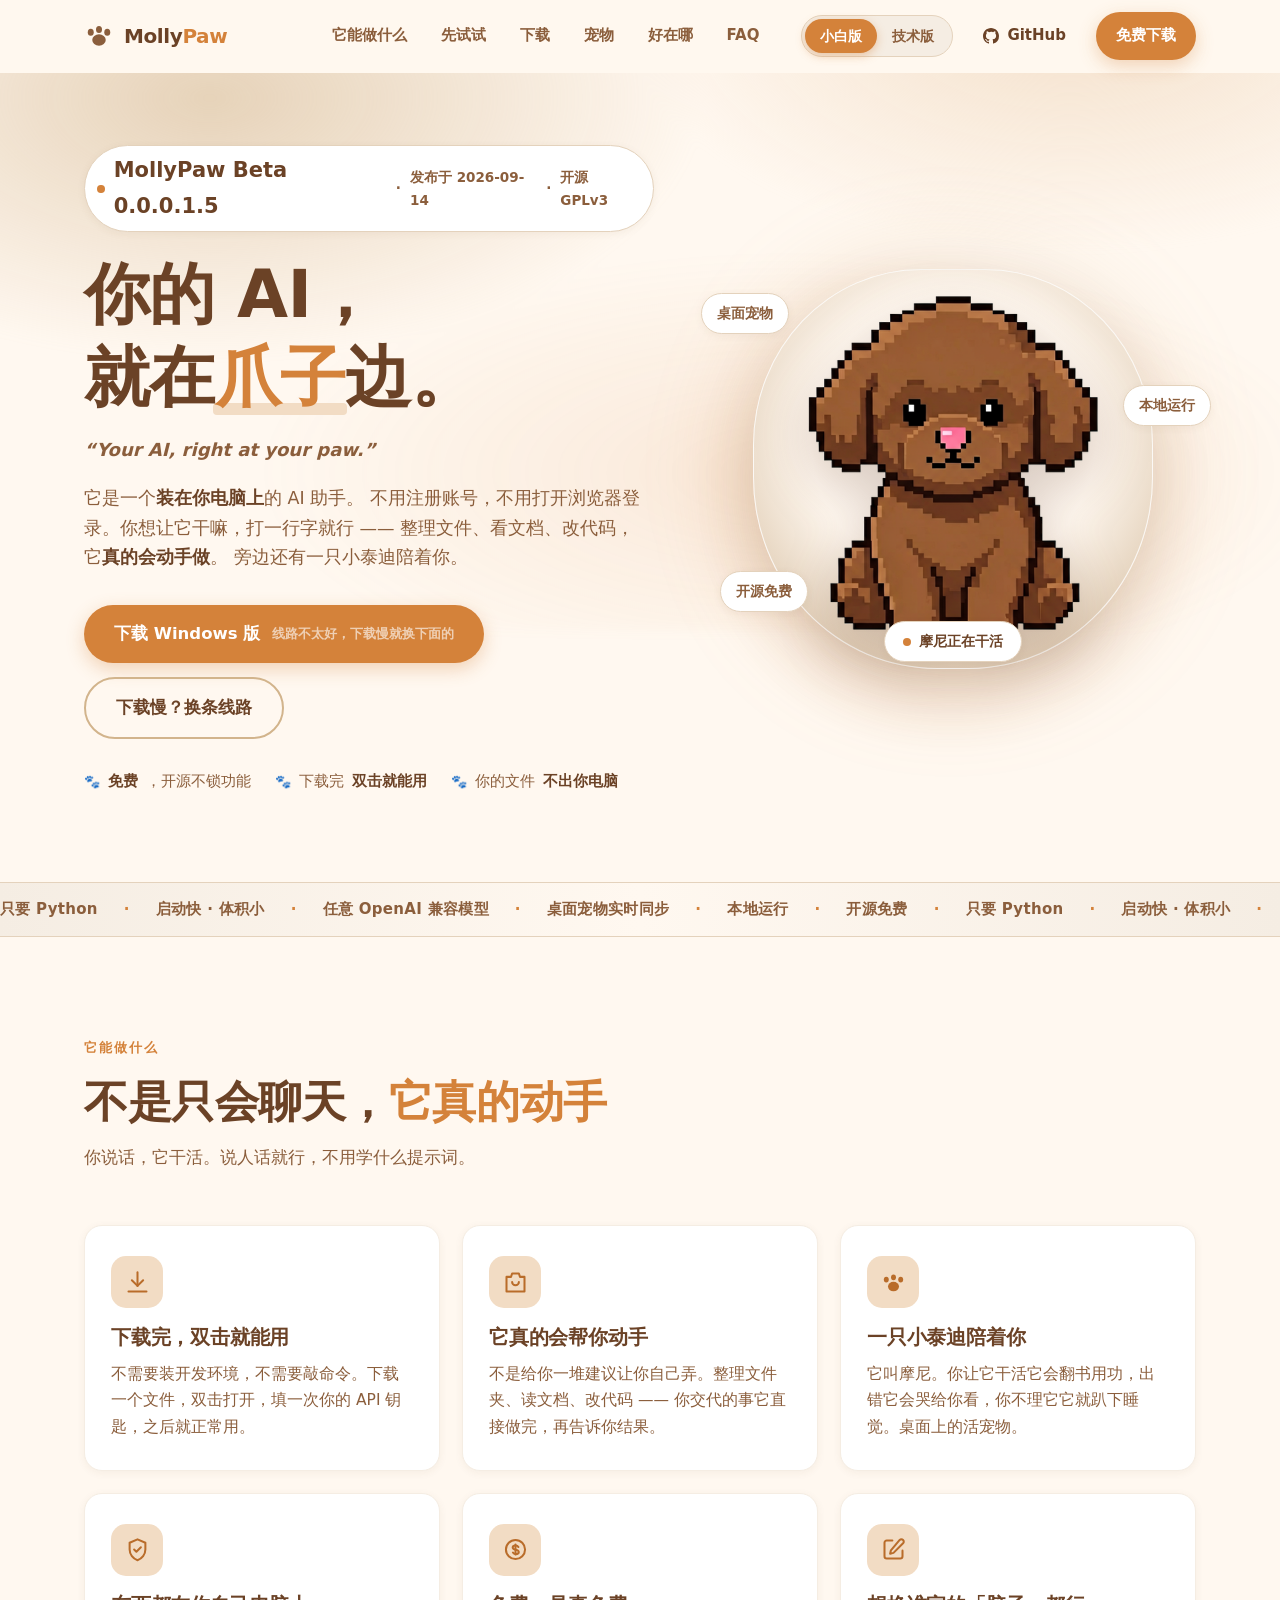
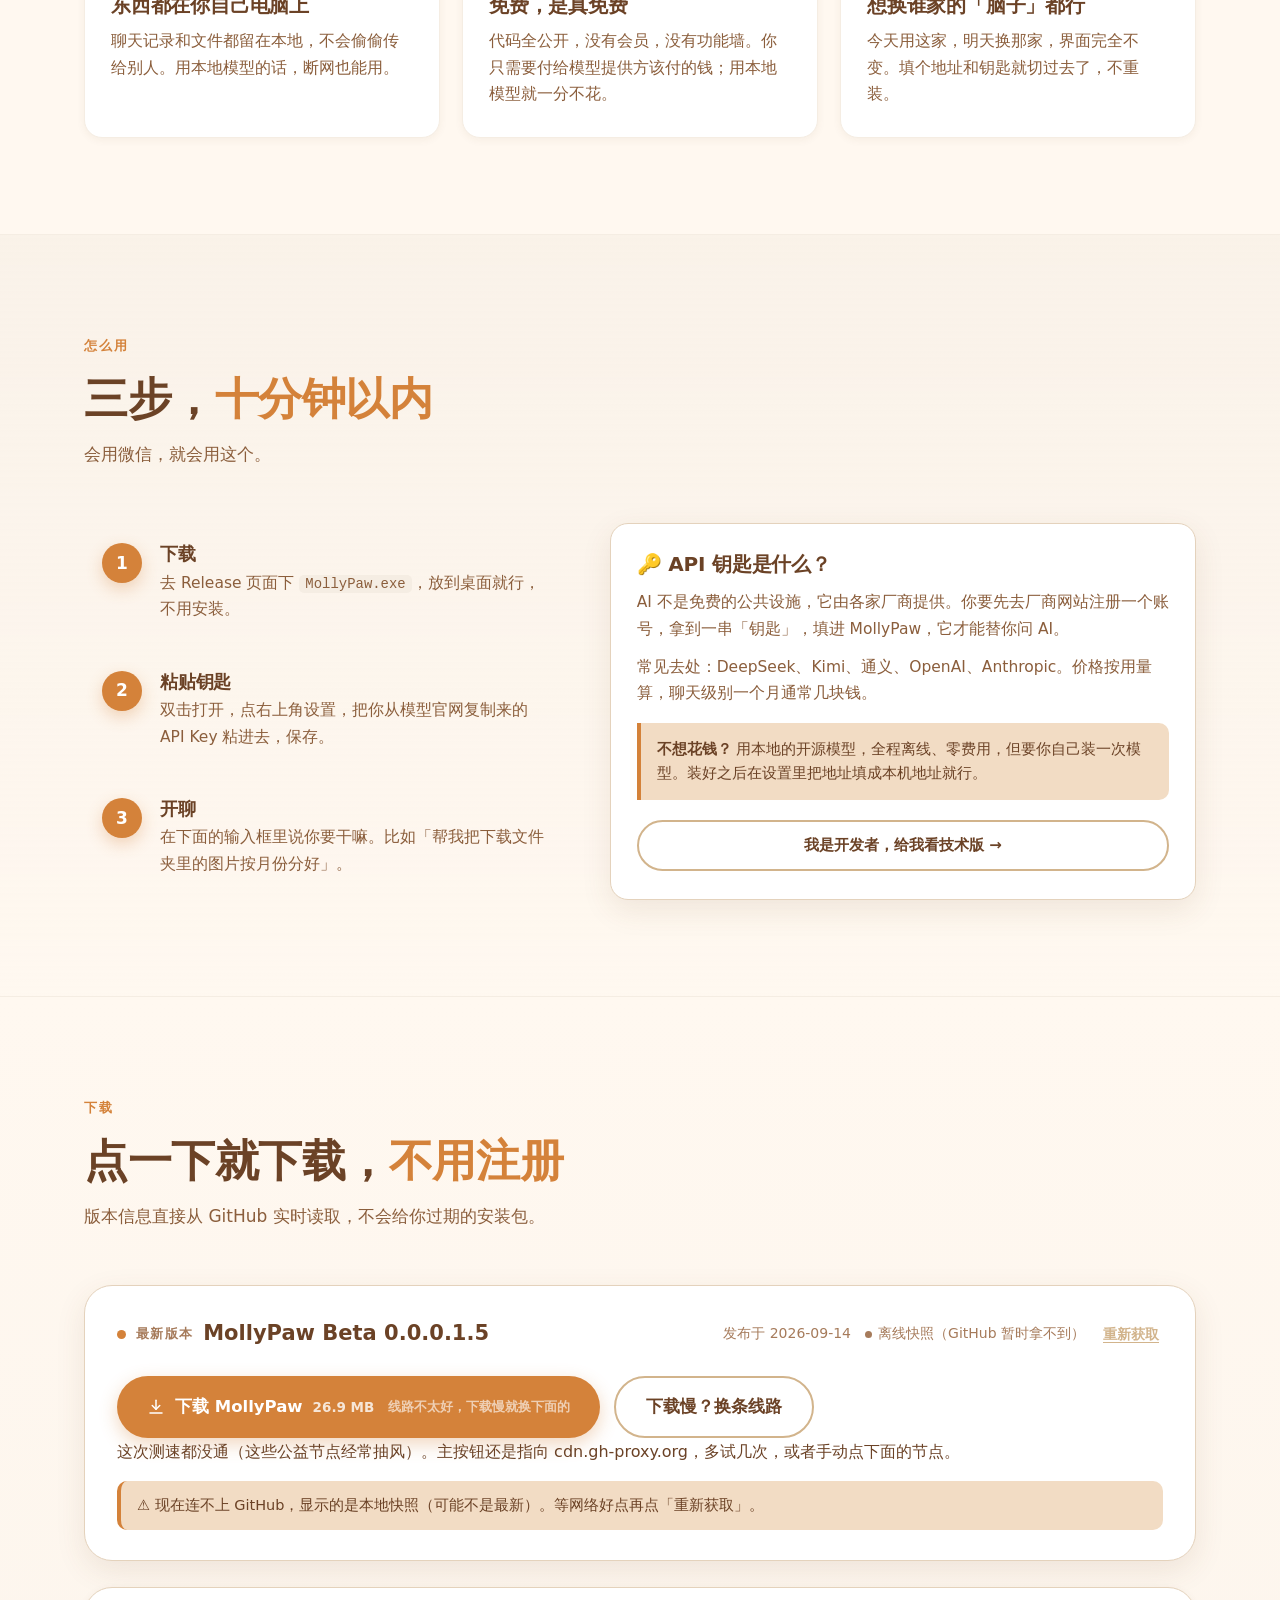
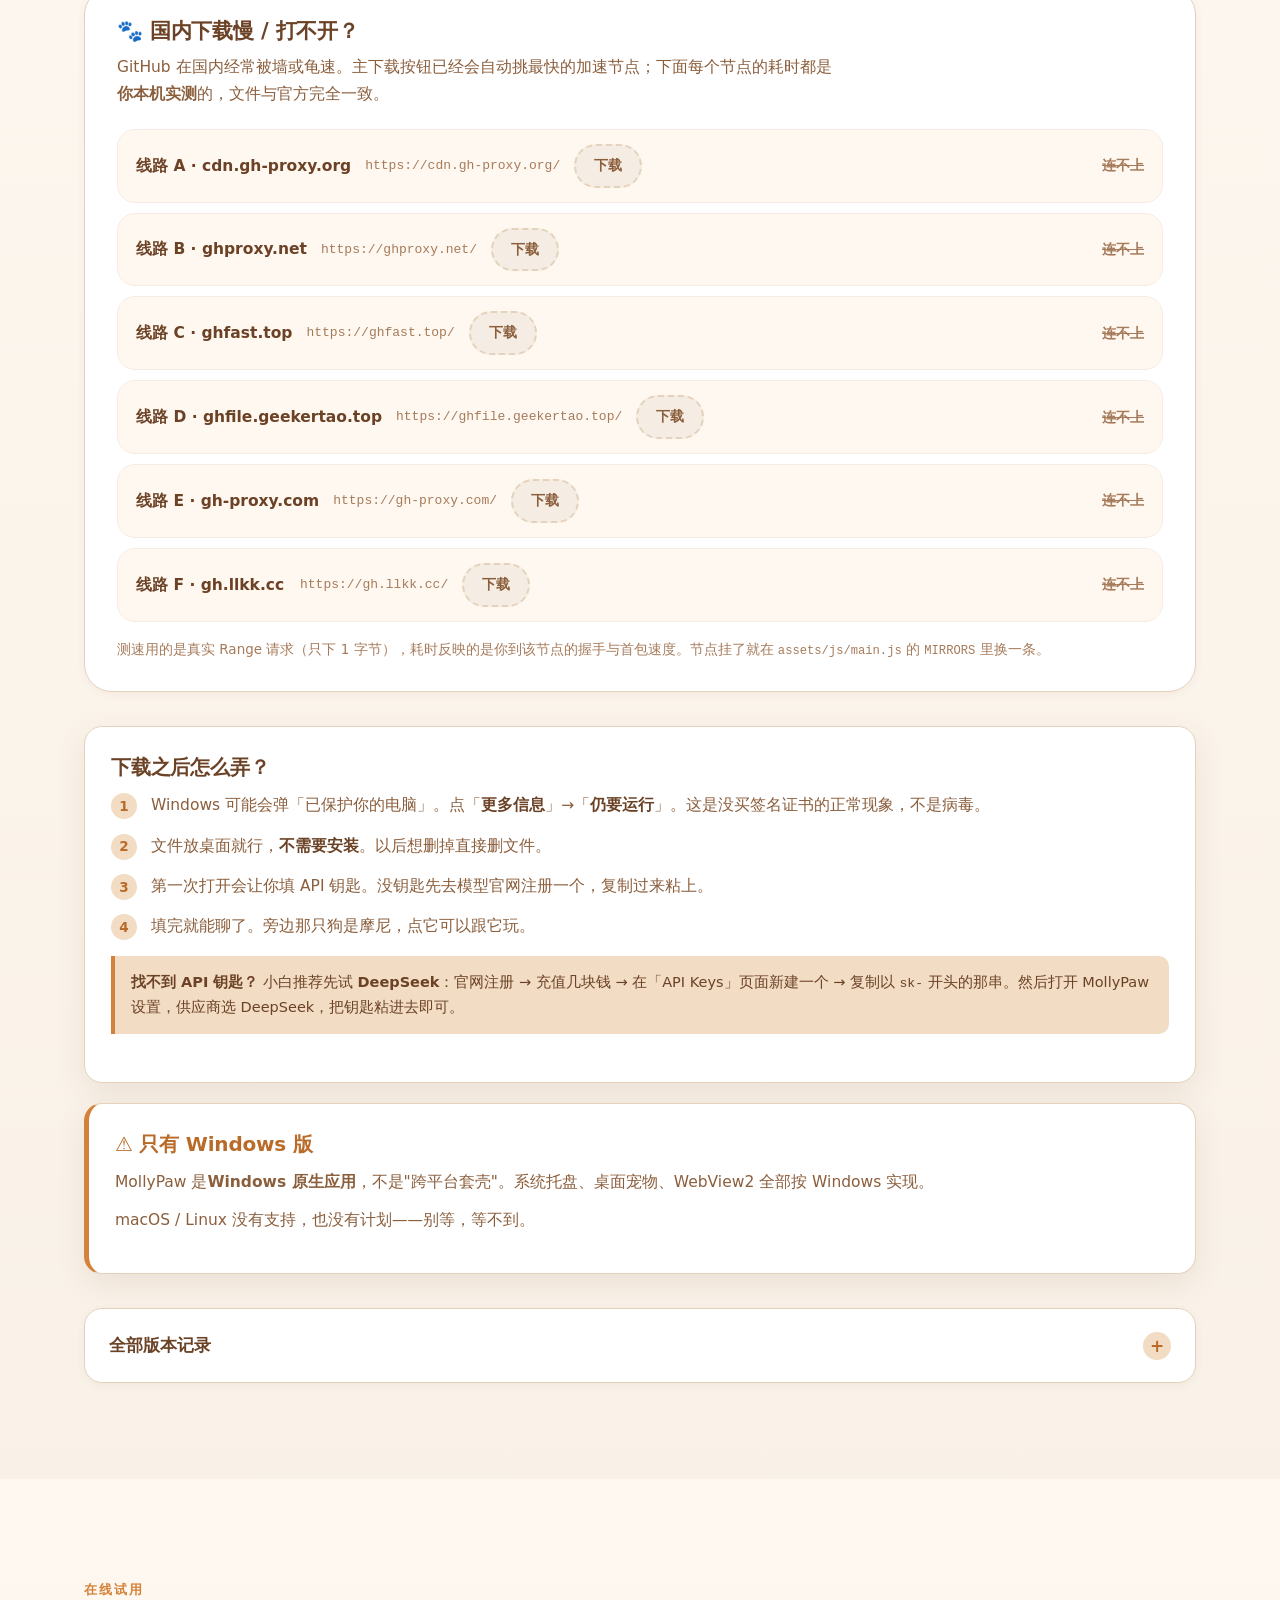
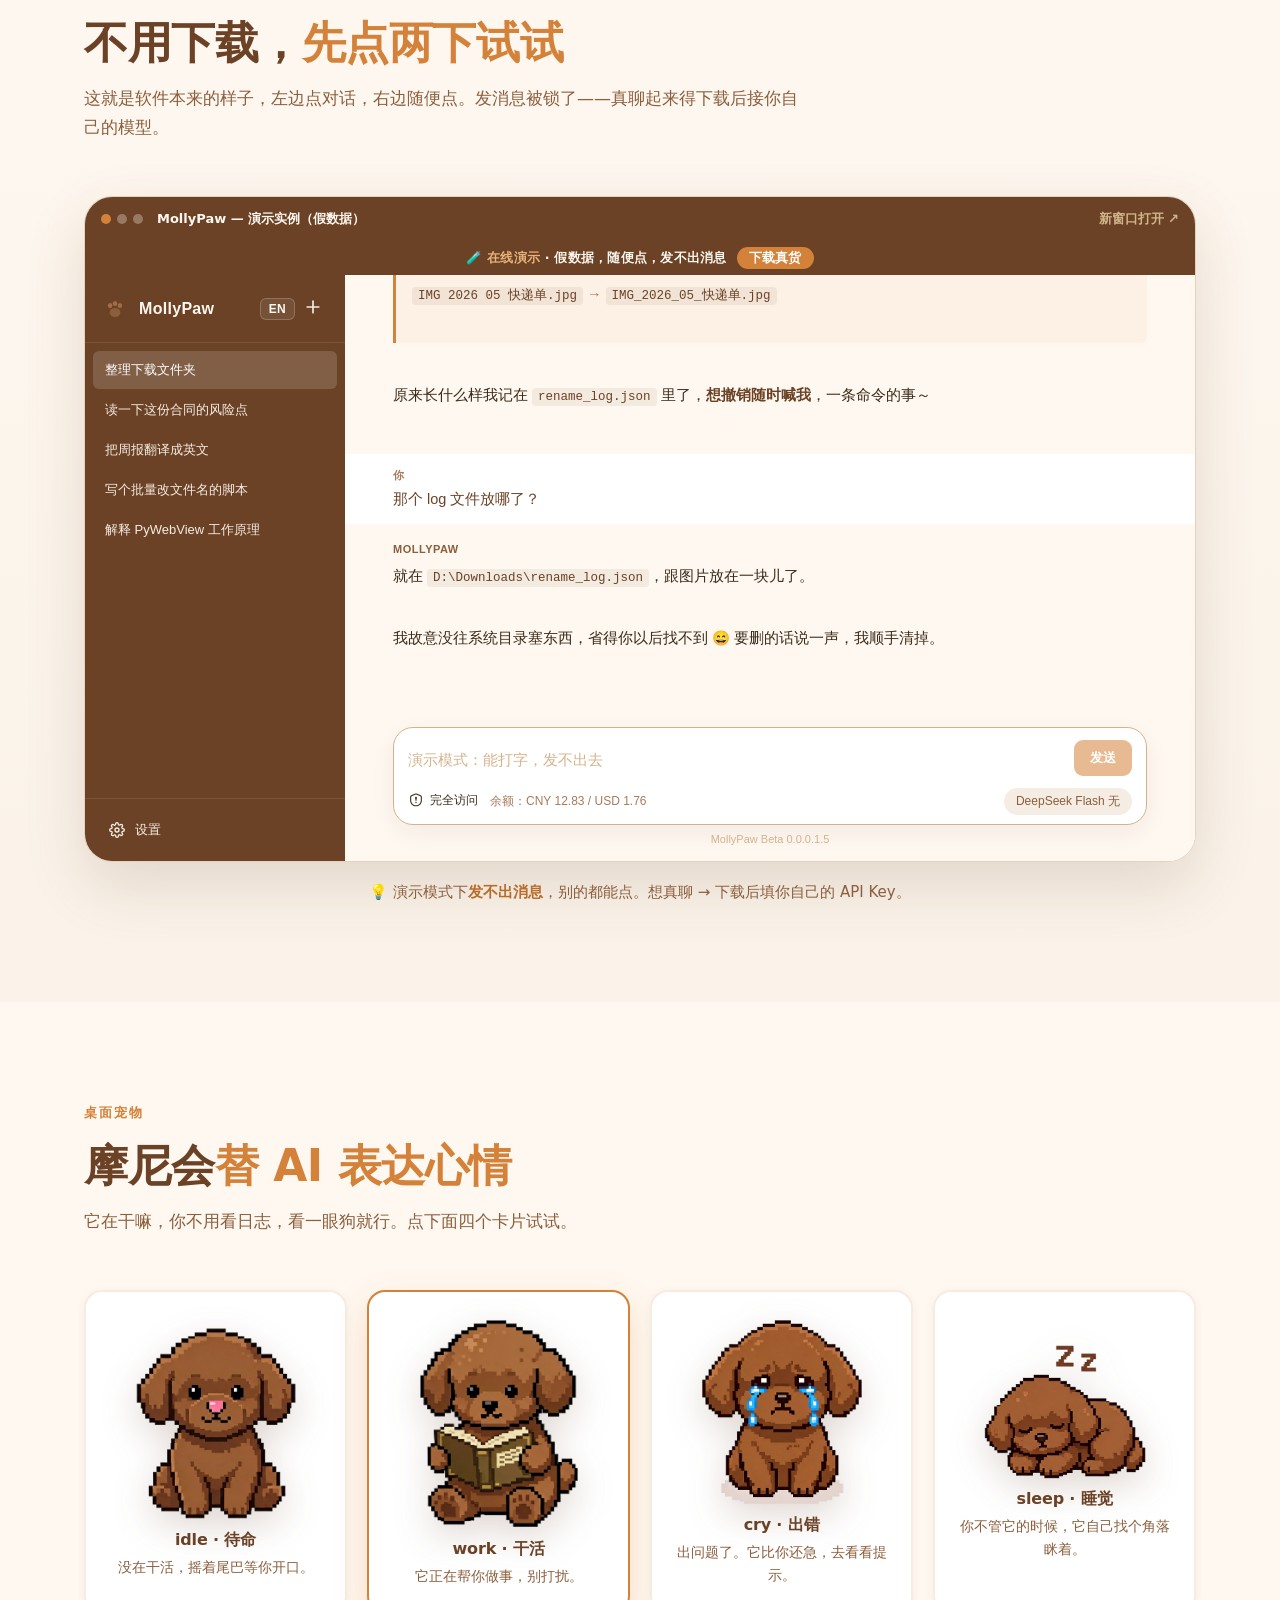
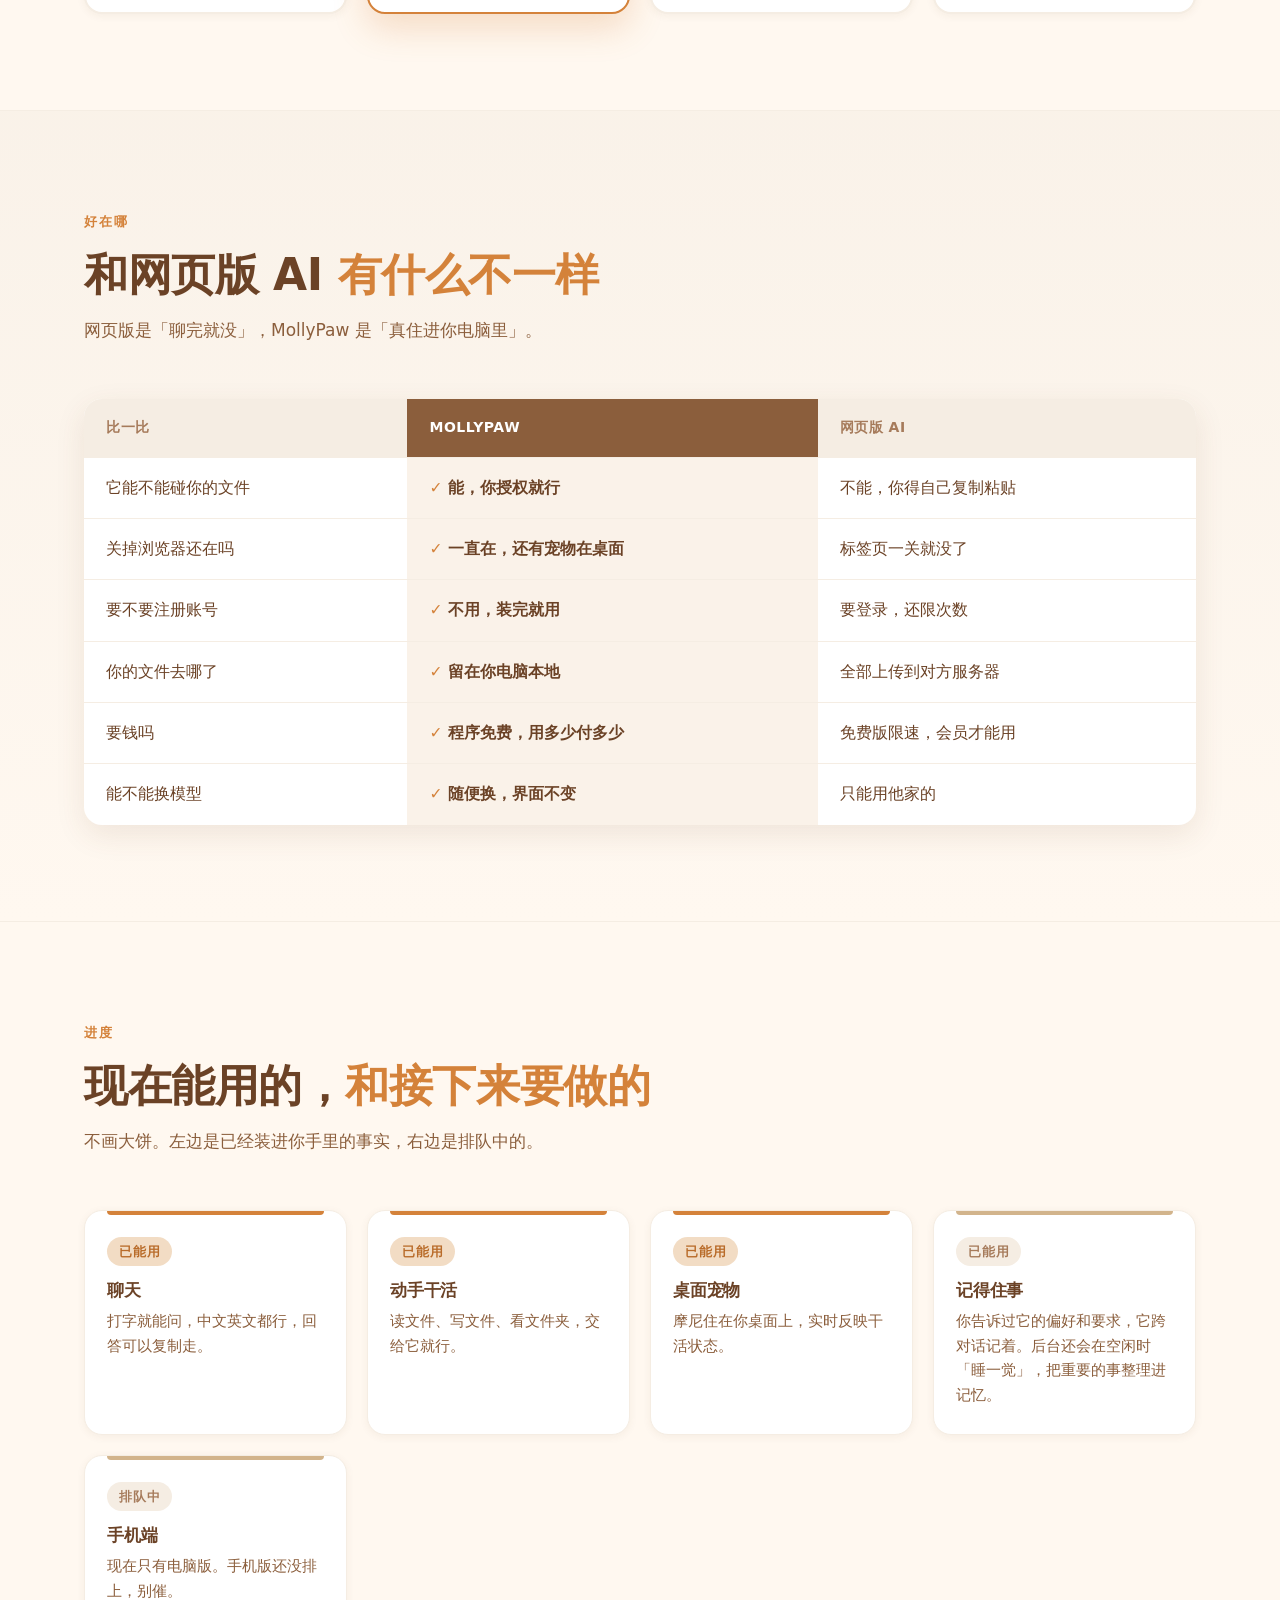
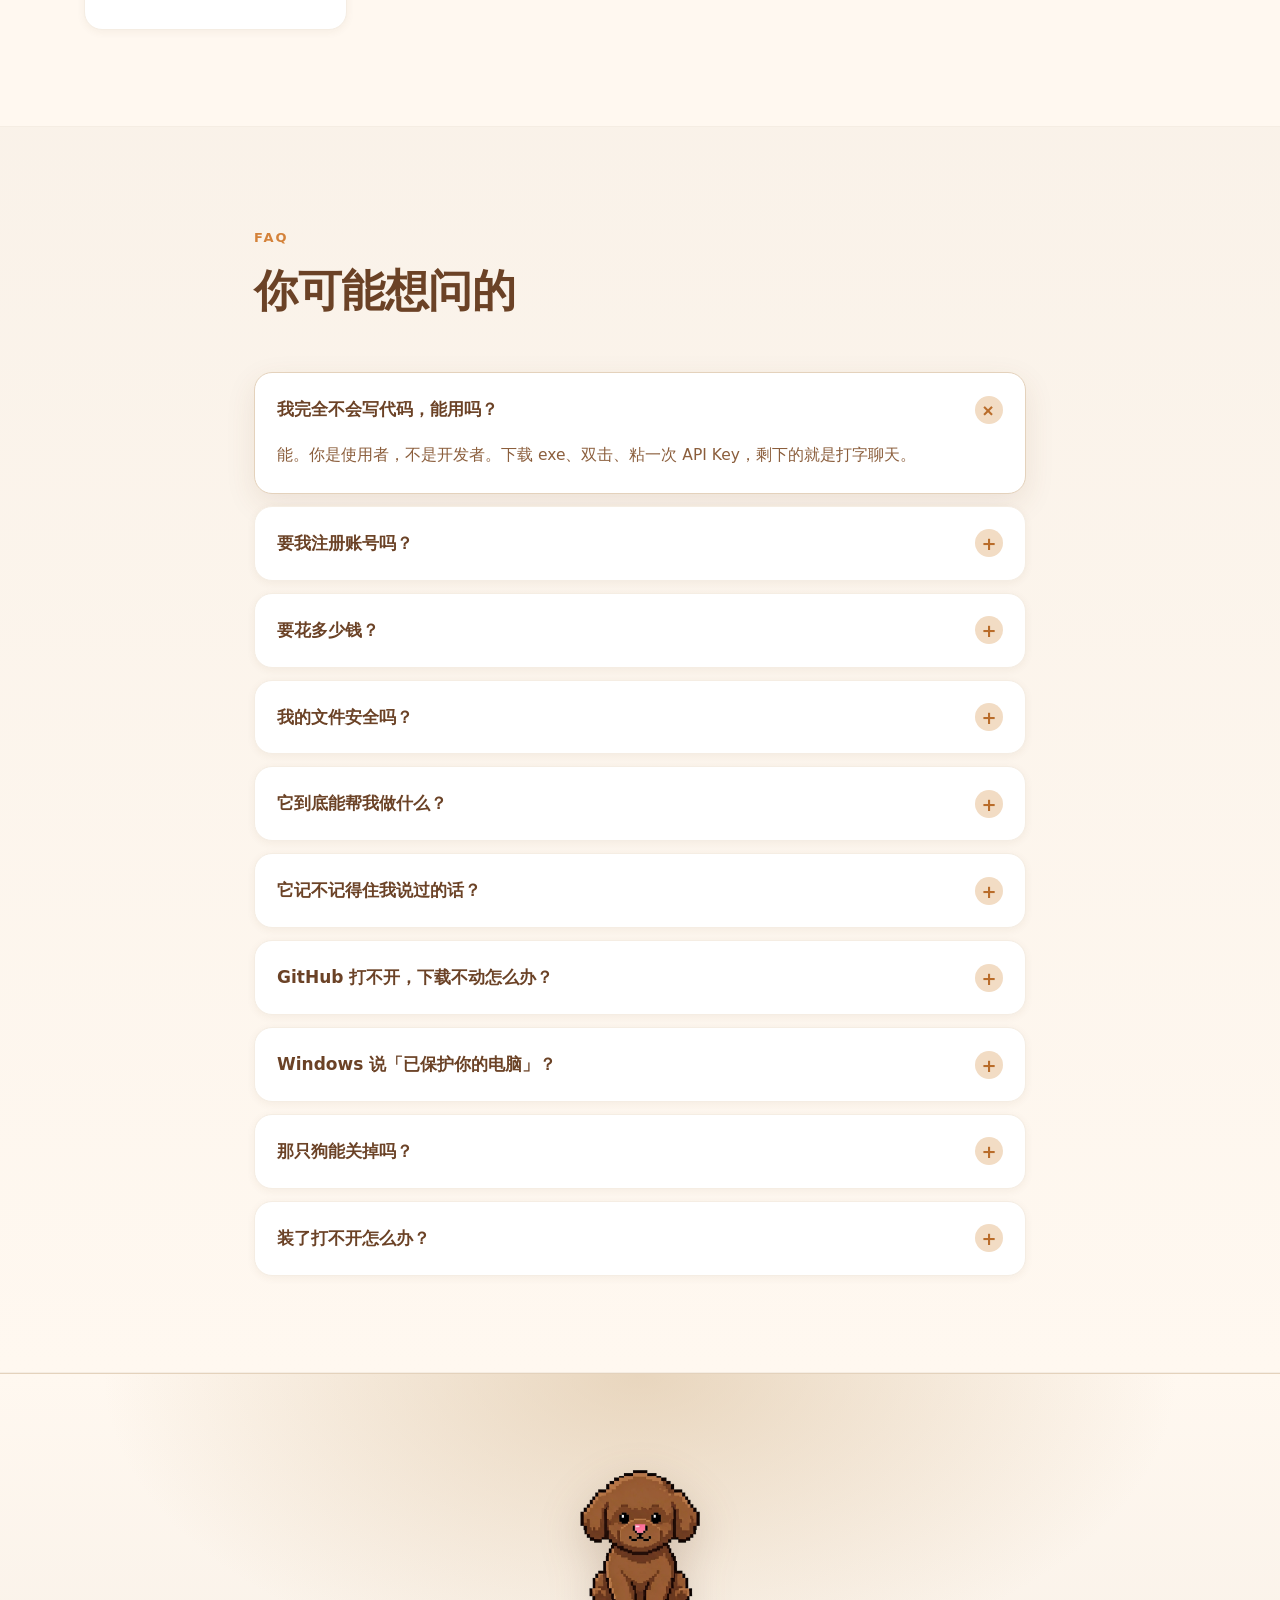
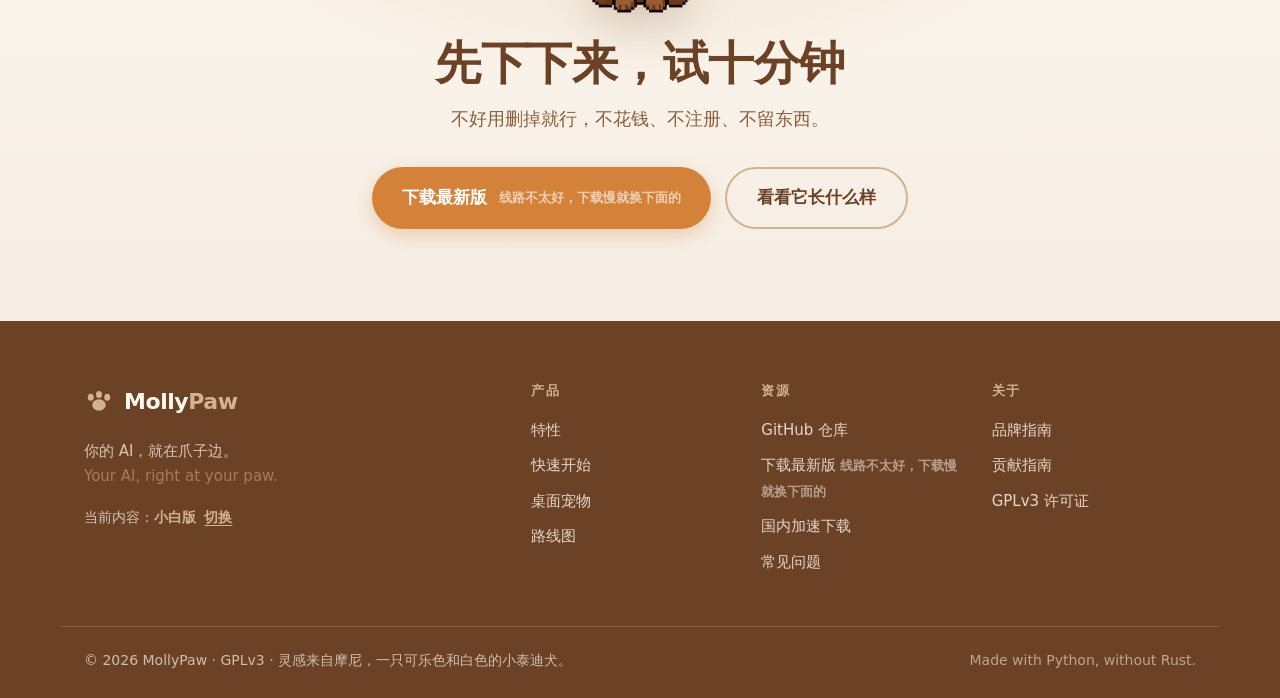
==== index.html @ 96a2d408 "MollyPaw 官网：小白版/技术版双模式 + 实时版本 + 国内镜像 + 在线 Demo" ====
<!DOCTYPE html>
<html lang="zh-CN" data-mode="lite">
<head>
<meta charset="UTF-8">
<meta name="viewport" content="width=device-width, initial-scale=1">
<title>MollyPaw — 你的 AI，就在爪子边</title>
<meta name="description" content="MollyPaw 是一个装在你自己电脑上的 AI 助手，免费开源。不用写代码，下载就能用；开发者也能直接改 Python 源码。">
<meta name="theme-color" content="#6B4226">
<meta property="og:title" content="MollyPaw — 你的 AI，就在爪子边">
<meta property="og:description" content="装在自己电脑上的 AI 助手，能真的替你干活，还带一只桌面宠物。免费开源。">
<meta property="og:type" content="website">
<meta property="og:image" content="assets/shots/app-chat.png">
<meta property="og:image:width" content="2400">
<meta property="og:image:height" content="1640">
<meta property="og:image:alt" content="MollyPaw 界面：和桌面 AI 助手对话，它正在整理文件">
<meta name="twitter:card" content="summary_large_image">
<meta name="twitter:image" content="assets/shots/app-chat.png">
<link rel="icon" href="assets/favicon.svg" type="image/svg+xml">
<link rel="preload" as="image" href="assets/pet/idle.png">
<link rel="stylesheet" href="assets/css/style.css">
<!-- 首屏渲染前定好模式，避免闪一下 -->
<script>
(function () {
  var m = null;
  try {
    m = new URLSearchParams(location.search).get('mode');
    if (m !== 'dev' && m !== 'lite') {
      var s = localStorage.getItem('mollypaw-mode');
      m = (s === 'dev' || s === 'lite') ? s : 'lite';
    }
  } catch (e) { m = 'lite'; }
  document.documentElement.setAttribute('data-mode', m);
})();
</script>
</head>
<body>

<a class="skip-link" href="#main">跳到主要内容</a>

<header class="nav" id="nav">
  <div class="wrap nav-inner">
    <a class="brand" href="#top" aria-label="MollyPaw 首页">
      <svg class="brand-paw" viewBox="0 0 120 120" aria-hidden="true">
        <ellipse cx="60" cy="76" rx="27" ry="23" fill="currentColor"/>
        <ellipse cx="27" cy="45" rx="12" ry="14" fill="currentColor"/>
        <ellipse cx="60" cy="34" rx="12" ry="14" fill="currentColor"/>
        <ellipse cx="93" cy="45" rx="12" ry="14" fill="currentColor"/>
      </svg>
      <span class="brand-text">Molly<em>Paw</em></span>
    </a>

    <nav class="nav-links" id="navLinks" aria-label="主导航">
      <a href="#features"><span class="only-lite">它能做什么</span><span class="only-dev">特性</span></a>
      <a href="#tryon"><span class="only-lite">先试试</span><span class="only-dev">Demo</span></a>
      <a href="#download">下载</a>
      <a href="#pet">宠物</a>
      <a href="#compare"><span class="only-lite">好在哪</span><span class="only-dev">对比</span></a>
      <a href="#faq">FAQ</a>
    </nav>

    <div class="nav-actions">
      <div class="mode-switch" id="modeSwitch" role="tablist" aria-label="内容版本切换">
        <button type="button" class="ms-btn" data-mode="lite" role="tab" aria-selected="true" title="给普通用户看的版本">小白版</button>
        <button type="button" class="ms-btn" data-mode="dev" role="tab" aria-selected="false" title="给开发者看的版本">技术版</button>
        <span class="ms-thumb" aria-hidden="true"></span>
      </div>
      <button class="mode-btn-mobile" id="modeBtnMobile" type="button" aria-label="切换内容版本">
        <span class="ms-label">小白版</span>
      </button>
      <a class="btn btn-ghost" href="https://github.com/LK-BLOG/MollyPaw" target="_blank" rel="noopener">
        <svg viewBox="0 0 16 16" aria-hidden="true" class="ico"><path fill="currentColor" d="M8 0C3.58 0 0 3.58 0 8c0 3.54 2.29 6.53 5.47 7.59.4.07.55-.17.55-.38 0-.19-.01-.82-.01-1.49-2.01.37-2.53-.49-2.69-.94-.09-.23-.48-.94-.82-1.13-.28-.15-.68-.52-.01-.53.63-.01 1.08.58 1.23.82.72 1.21 1.87.87 2.33.66.07-.52.28-.87.51-1.07-1.78-.2-3.64-.89-3.64-3.95 0-.87.31-1.59.82-2.15-.08-.2-.36-1.02.08-2.12 0 0 .67-.21 2.2.82a7.4 7.4 0 0 1 2-.27c.68 0 1.36.09 2 .27 1.53-1.04 2.2-.82 2.2-.82.44 1.1.16 1.92.08 2.12.51.56.82 1.27.82 2.15 0 3.07-1.87 3.75-3.65 3.95.29.25.54.73.54 1.48 0 1.07-.01 1.93-.01 2.2 0 .21.15.46.55.38A8.01 8.01 0 0 0 16 8c0-4.42-3.58-8-8-8Z"/></svg>
        GitHub
      </a>
      <a class="btn btn-primary" href="#download">
        <span class="only-lite">免费下载</span><span class="only-dev">免费下载</span>
      </a>
      <button class="nav-toggle" id="navToggle" aria-label="打开菜单" aria-expanded="false"><span></span><span></span><span></span></button>
    </div>
  </div>
</header>

<main id="main">

  <!-- ══════════ HERO ══════════ -->
  <section class="hero" id="top">
    <div class="hero-glow" aria-hidden="true"></div>
    <div class="wrap hero-inner">
      <div class="hero-copy">
        <span class="pill">
          <span class="pill-dot"></span> <span class="ver-name" data-ver="name">Beta 0.0.0.1.5</span>
          <span class="ver-sep">·</span> <span class="ver-date" data-ver="date"></span>
          <span class="ver-sep">·</span> 开源 GPLv3
        </span>
        <h1>你的 AI，<br>就在<span class="hl">爪子</span>边。</h1>
        <p class="slogan">“Your AI, right at your paw.”</p>

        <!-- 小白版 -->
        <div class="only-lite">
          <p class="lede">
            它是一个<strong>装在你电脑上</strong>的 AI 助手。
            不用注册账号，不用打开浏览器登录。你想让它干嘛，打一行字就行 ——
            整理文件、看文档、改代码，它<strong>真的会动手做</strong>。
            旁边还有一只小泰迪陪着你。
          </p>
          <div class="hero-cta">
            <a class="btn btn-primary btn-lg js-download is-disabled" href="#download" aria-disabled="true" data-dl="primary">
              下载 Windows 版
            </a>
            <a class="btn btn-outline btn-lg" href="#download">下载慢？换条线路</a>
          </div>
          <ul class="hero-meta">
            <li><strong>免费</strong>，开源不锁功能</li>
            <li>下载完<strong>双击就能用</strong></li>
            <li>你的文件<strong>不出你电脑</strong></li>
          </ul>
        </div>

        <!-- 技术版 -->
        <div class="only-dev">
          <p class="lede">
            MollyPaw 是基于 <strong>Python + PyWebView</strong> 的轻量级 AI Agent 桌面客户端。
            不用装 Rust，不用装 Node.js —— <strong>只要 Python</strong>，pip 完就跑。
            它跑在你自己的机器上，接你自己的模型，还有一只小泰迪陪着你。
          </p>
          <div class="hero-cta">
            <a class="btn btn-primary btn-lg js-download is-disabled" href="#download" aria-disabled="true" data-dl="primary">下载 Windows 版</a>
            <a class="btn btn-outline btn-lg" href="#start">三行命令跑起来</a>
          </div>
          <ul class="hero-meta">
            <li><strong>Python ≥ 3.9</strong> 唯一依赖</li>
            <li><strong>零</strong> Node.js / Rust</li>
            <li><strong>Windows</strong> 有打包版可下</li>
          </ul>
        </div>
      </div>

      <div class="hero-stage">
        <div class="pet-card" id="heroPetCard">
          <div class="pet-halo" aria-hidden="true"></div>
          <img id="heroPet" class="pet-img" src="assets/pet/idle.png" alt="MollyPaw 桌面宠物：摩尼" width="512" height="512">
          <div class="pet-chip" id="heroChip"><span class="dot"></span> 摩尼正在待命</div>
        </div>
        <div class="stage-badge stage-badge-a">桌面宠物</div>
        <div class="stage-badge stage-badge-b"><span class="only-lite">本地运行</span><span class="only-dev">PyWebView</span></div>
        <div class="stage-badge stage-badge-c"><span class="only-lite">开源免费</span><span class="only-dev">Python</span></div>
      </div>
    </div>
  </section>

  <!-- ══════════ TICKER ══════════ -->
  <div class="ticker" aria-hidden="true">
    <div class="ticker-track">
      <span>只要 Python</span><span>·</span>
      <span>启动快 · 体积小</span><span>·</span>
      <span>任意 OpenAI 兼容模型</span><span>·</span>
      <span>桌面宠物实时同步</span><span>·</span>
      <span>本地运行</span><span>·</span>
      <span>开源免费</span><span>·</span>
      <span>只要 Python</span><span>·</span>
      <span>启动快 · 体积小</span><span>·</span>
      <span>任意 OpenAI 兼容模型</span><span>·</span>
      <span>桌面宠物实时同步</span><span>·</span>
      <span>本地运行</span><span>·</span>
      <span>开源免费</span><span>·</span>
    </div>
  </div>

  <!-- ══════════ FEATURES ══════════ -->
  <section class="section" id="features">
    <div class="wrap">

      <!-- 小白版 -->
      <div class="only-lite">
        <header class="sec-head">
          <span class="eyebrow">它能做什么</span>
          <h2>不是只会聊天，<em>它真的动手</em></h2>
          <p>你说话，它干活。说人话就行，不用学什么提示词。</p>
        </header>
        <div class="grid grid-3">
          <article class="card reveal">
            <div class="card-ico">
              <svg viewBox="0 0 24 24" aria-hidden="true"><path d="M12 3v12"/><path d="m7 10 5 5 5-5"/><path d="M4 20h16"/></svg>
            </div>
            <h3>下载完，双击就能用</h3>
            <p>不需要装开发环境，不需要敲命令。下载一个文件，双击打开，填一次你的 API 钥匙，之后就正常用。</p>
          </article>
          <article class="card reveal">
            <div class="card-ico">
              <svg viewBox="0 0 24 24" aria-hidden="true"><path d="M9 4h6l1 3h4v13H4V7h4z"/><path d="M9 11.5a3 3 0 0 0 6 0"/></svg>
            </div>
            <h3>它真的会帮你动手</h3>
            <p>不是给你一堆建议让你自己弄。整理文件夹、读文档、改代码 —— 你交代的事它直接做完，再告诉你结果。</p>
          </article>
          <article class="card reveal">
            <div class="card-ico">
              <svg class="ico-fill" viewBox="0 0 24 24" aria-hidden="true"><ellipse cx="12" cy="15.6" rx="4.9" ry="4.2"/><ellipse cx="5.6" cy="9.4" rx="2.2" ry="2.6"/><ellipse cx="12" cy="7.4" rx="2.2" ry="2.6"/><ellipse cx="18.4" cy="9.4" rx="2.2" ry="2.6"/></svg>
            </div>
            <h3>一只小泰迪陪着你</h3>
            <p>它叫摩尼。你让它干活它会翻书用功，出错它会哭给你看，你不理它它就趴下睡觉。桌面上的活宠物。</p>
          </article>
          <article class="card reveal">
            <div class="card-ico">
              <svg viewBox="0 0 24 24" aria-hidden="true"><path d="M12 3 5 6v6c0 4.4 3 8.3 7 9.5 4-1.2 7-5.1 7-9.5V6z"/><path d="m9 12 2 2 4-4"/></svg>
            </div>
            <h3>东西都在你自己电脑上</h3>
            <p>聊天记录和文件都留在本地，不会偷偷传给别人。用本地模型的话，断网也能用。</p>
          </article>
          <article class="card reveal">
            <div class="card-ico">
              <svg viewBox="0 0 24 24" aria-hidden="true"><circle cx="12" cy="12" r="8.5"/><path d="M12 7.5v9"/><path d="M14.6 9.8c-.5-.9-1.5-1.4-2.6-1.4-1.4 0-2.5.8-2.5 1.9 0 2.6 5.4 1.3 5.4 3.9 0 1.1-1.1 1.9-2.6 1.9-1.1 0-2.1-.5-2.6-1.4"/></svg>
            </div>
            <h3>免费，是真免费</h3>
            <p>代码全公开，没有会员，没有功能墙。你只需要付给模型提供方该付的钱；用本地模型就一分不花。</p>
          </article>
          <article class="card reveal">
            <div class="card-ico">
              <svg viewBox="0 0 24 24" aria-hidden="true"><path d="M11 4H6a2 2 0 0 0-2 2v12a2 2 0 0 0 2 2h12a2 2 0 0 0 2-2v-5"/><path d="M17.5 3.5a2.1 2.1 0 0 1 3 3L12 15l-3 .7.7-3z"/></svg>
            </div>
            <h3>想换谁家的「脑子」都行</h3>
            <p>今天用这家，明天换那家，界面完全不变。填个地址和钥匙就切过去了，不重装。</p>
          </article>
        </div>
      </div>

      <!-- 技术版 -->
      <div class="only-dev">
        <header class="sec-head">
          <span class="eyebrow">特性</span>
          <h2>该有的都有，不该重的<em>一点不重</em></h2>
          <p>不是又一个 Electron 套壳。MollyPaw 把重量留给了 Python 的简单。</p>
        </header>
        <div class="grid grid-3">
          <article class="card reveal">
            <div class="card-ico">
              <svg viewBox="0 0 24 24" aria-hidden="true"><path d="M20.24 12.24a6 6 0 0 0-8.49-8.49L5 10.5V19h8.5z"/><path d="M16 8 2 22"/><path d="M17.5 15H9"/></svg>
            </div>
            <h3>超轻量</h3>
            <p>没有 Rust，没有 Node.js，没有 npm。一个 <code>pip install</code>，一个 <code>python main.py</code>，完事。</p>
          </article>
          <article class="card reveal">
            <div class="card-ico">
              <svg viewBox="0 0 24 24" aria-hidden="true"><rect x="2.5" y="4" width="19" height="13" rx="2.2"/><path d="M8.5 21h7M12 17v4"/></svg>
            </div>
            <h3>Windows 原生</h3>
            <p>就是给 Windows 做的。系统托盘、宠物子进程、WebView2 都按 Windows 写的，不假装跨平台。</p>
          </article>
          <article class="card reveal">
            <div class="card-ico">
              <svg viewBox="0 0 24 24" aria-hidden="true"><path d="M13 2 3 14h9l-1 8 10-12h-9z"/></svg>
            </div>
            <h3>启动快、体积小</h3>
            <p>不背 Chromium 的包袱。冷启动就是开一个本机窗口，界面渲染走系统 WebView。</p>
          </article>
          <article class="card reveal">
            <div class="card-ico">
              <svg viewBox="0 0 24 24" aria-hidden="true"><rect x="4" y="4" width="16" height="16" rx="2.5"/><rect x="9" y="9" width="6" height="6" rx="1"/><path d="M9 2v2M15 2v2M9 20v2M15 20v2M2 9h2M2 15h2M20 9h2M20 15h2"/></svg>
            </div>
            <h3>接你自己的模型</h3>
            <p>OpenAI / Claude / 本地模型 —— 只要是 OpenAI 兼容接口，填个 API Key 和 base_url 就能用。</p>
          </article>
          <article class="card reveal">
            <div class="card-ico">
              <svg class="ico-fill" viewBox="0 0 24 24" aria-hidden="true"><ellipse cx="12" cy="15.6" rx="4.9" ry="4.2"/><ellipse cx="5.6" cy="9.4" rx="2.2" ry="2.6"/><ellipse cx="12" cy="7.4" rx="2.2" ry="2.6"/><ellipse cx="18.4" cy="9.4" rx="2.2" ry="2.6"/></svg>
            </div>
            <h3>桌面宠物</h3>
            <p>摩尼是独立进程的小泰迪，每秒同步 Agent 状态：待命、干活、崩溃、摸鱼睡觉。</p>
          </article>
          <article class="card reveal">
            <div class="card-ico">
              <svg viewBox="0 0 24 24" aria-hidden="true"><path d="M14.7 6.3a1 1 0 0 0 0 1.4l1.6 1.6a1 1 0 0 0 1.4 0l3.77-3.77a6 6 0 0 1-7.94 7.94l-6.91 6.91a2.12 2.12 0 0 1-3-3l6.91-6.91a6 6 0 0 1 7.94-7.94z"/></svg>
            </div>
            <h3>工具可以自己长</h3>
            <p>定义一个 Python 类，写上 TOOLS 和 execute，注册进 ToolRegistry —— Agent 立刻多一只手。</p>
          </article>
        </div>
      </div>

    </div>
  </section>

  <!-- ══════════ QUICKSTART ══════════ -->
  <section class="section section-alt" id="start">
    <div class="wrap">

      <!-- 小白版 -->
      <div class="only-lite">
        <header class="sec-head">
          <span class="eyebrow">怎么用</span>
          <h2>三步，<em>十分钟以内</em></h2>
          <p>会用微信，就会用这个。</p>
        </header>

        <div class="start-grid">
          <ol class="steps">
            <li class="reveal">
              <span class="step-num">1</span>
              <div>
                <h3>下载</h3>
                <p>去 Release 页面下 <code>MollyPaw.exe</code>，放到桌面就行，不用安装。</p>
              </div>
            </li>
            <li class="reveal">
              <span class="step-num">2</span>
              <div>
                <h3>粘贴钥匙</h3>
                <p>双击打开，点右上角设置，把你从模型官网复制来的 API Key 粘进去，保存。</p>
              </div>
            </li>
            <li class="reveal">
              <span class="step-num">3</span>
              <div>
                <h3>开聊</h3>
                <p>在下面的输入框里说你要干嘛。比如「帮我把下载文件夹里的图片按月份分好」。</p>
              </div>
            </li>
          </ol>

          <aside class="plain-card reveal">
            <h3>🔑 API 钥匙是什么？</h3>
            <p>AI 不是免费的公共设施，它由各家厂商提供。你要先去厂商网站注册一个账号，拿到一串「钥匙」，填进 MollyPaw，它才能替你问 AI。</p>
            <p class="muted">常见去处：DeepSeek、Kimi、通义、OpenAI、Anthropic。价格按用量算，聊天级别一个月通常几块钱。</p>
            <div class="plain-tip">
              <strong>不想花钱？</strong> 用本地的开源模型，全程离线、零费用，但要你自己装一次模型。装好之后在设置里把地址填成本机地址就行。
            </div>
            <button class="btn btn-outline btn-block switch-hint" data-goto-mode="dev" type="button">
              我是开发者，给我看技术版 →
            </button>
          </aside>
        </div>
      </div>

      <!-- 技术版 -->
      <div class="only-dev">
        <header class="sec-head">
          <span class="eyebrow">快速开始</span>
          <h2>从零到跑起来，<em>两分钟</em></h2>
          <p>唯一的前置条件：装好 Python 3.9 或更高版本。</p>
        </header>

        <div class="start-grid">
          <ol class="steps">
            <li class="reveal">
              <span class="step-num">1</span>
              <div>
                <h3>拿代码</h3>
                <p>克隆仓库，或者直接下 Release 里的 <code>MollyPaw.exe</code>。</p>
              </div>
            </li>
            <li class="reveal">
              <span class="step-num">2</span>
              <div>
                <h3>装依赖</h3>
                <p>只要一条命令。pywebview、requests、pillow 这些就位。</p>
              </div>
            </li>
            <li class="reveal">
              <span class="step-num">3</span>
              <div>
                <h3>启动</h3>
                <p>开设置面板填 API Key，然后开始聊。要调试就加 <code>--debug</code>。</p>
              </div>
            </li>
          </ol>

          <div class="code-card reveal">
            <div class="code-bar">
              <span class="code-title">终端</span>
              <button class="copy-btn" id="copyBtn" data-copy="git clone https://github.com/LK-BLOG/MollyPaw.git&#10;cd MollyPaw&#10;pip install -r requirements.txt&#10;python main.py">
                <svg viewBox="0 0 24 24" class="ico" aria-hidden="true"><path fill="none" stroke="currentColor" stroke-width="2" stroke-linecap="round" stroke-linejoin="round" d="M9 9h10v12H9zM5 15V3h10"/></svg>
                <span>复制</span>
              </button>
            </div>
<pre class="code"><code><span class="c-comment"># 1. 克隆仓库</span>
<span class="c-cmd">git clone</span> https://github.com/LK-BLOG/MollyPaw.git
<span class="c-cmd">cd</span> MollyPaw

<span class="c-comment"># 2. 安装依赖</span>
<span class="c-cmd">pip install</span> -r requirements.txt

<span class="c-comment"># 3. 启动</span>
<span class="c-cmd">python</span> main.py

<span class="c-comment"># 调试模式（打开 webview devtools）</span>
<span class="c-cmd">python</span> main.py --debug</code></pre>
            <div class="code-foot">
              <span class="tag">Windows 10 / 11</span>
              <span class="code-note">打包 exe：<code>.\build.bat</code> → <code>dist\MollyPaw.exe</code></span>
            </div>
          </div>
        </div>
      </div>

    </div>
  </section>

  <!-- ══════════ DOWNLOAD ══════════ -->
  <section class="section dl-section" id="download">
    <div class="wrap">
      <header class="sec-head">
        <span class="eyebrow">下载</span>
        <h2 class="only-lite">点一下就下载，<em>不用注册</em></h2>
        <h2 class="only-dev">下载 / 镜像 / 校验</h2>
        <p class="only-lite">版本信息直接从 GitHub 实时读取，不会给你过期的安装包。</p>
        <p class="only-dev">版本与资产列表从 GitHub Releases 实时拉取；本地 <code>releases.json</code> 仅作离线兜底。</p>
      </header>

      <!-- 实时版本卡 -->
      <div class="ver-block reveal">
        <div class="ver-top">
          <div class="ver-badge">
            <span class="ver-dot"></span>
            <span class="ver-label">最新版本</span>
            <strong class="ver-name" data-ver="name">读取中…</strong>
          </div>
          <div class="ver-meta-line">
            <span class="ver-date" data-ver="date"></span>
            <span class="ver-src" data-ver="source">正在连 GitHub…</span>
            <button class="link-btn ver-refresh" id="verRefresh" type="button">重新获取</button>
          </div>
        </div>

        <div class="ver-actions">
          <a class="btn btn-primary btn-lg js-download is-disabled" href="#download" aria-disabled="true" data-dl="primary">
            <svg viewBox="0 0 24 24" class="ico-line" aria-hidden="true"><path d="M12 3v12"/><path d="m7 10 5 5 5-5"/><path d="M4 20h16"/></svg>
            <span class="only-lite">下载 MollyPaw</span><span class="only-dev">下载 MollyPaw.exe</span>
            <em class="dl-size" data-ver="size"></em>
          </a>
          <a class="btn btn-outline btn-lg" href="#download">
            下载慢？换条线路
          </a>
        </div>
        <p class="ver-route" data-ver="route">正在测速，下载按钮会自动指向最快的节点…</p>

        <p class="ver-warn" data-ver="error" hidden></p>
      </div>

      <!-- 国内加速镜像 -->
      <div class="mirror-box reveal">
        <div class="mirror-head">
          <h3>🐾 国内下载慢 / 打不开？</h3>
          <p>GitHub 在国内经常被墙或龟速。主下载按钮已经会自动挑最快的加速节点；下面每个节点的耗时都是<strong>你本机实测</strong>的，文件与官方完全一致。</p>
        </div>
        <div class="mirror-list" id="mirrorList">
          <p class="mirror-loading">正在测速…</p>
        </div>
        <p class="mirror-foot muted">测速用的是真实 Range 请求（只下 1 字节），耗时反映的是你到该节点的握手与首包速度。节点挂了就在 <code>assets/js/main.js</code> 的 <code>MIRRORS</code> 里换一条。</p>
      </div>

      <!-- 小白版：安装说明 -->
      <div class="only-lite">
        <div class="plain-card reveal install-card">
          <h3>下载之后怎么弄？</h3>
          <ol class="install-steps">
            <li>Windows 可能会弹「已保护你的电脑」。点「<strong>更多信息</strong>」→「<strong>仍要运行</strong>」。这是没买签名证书的正常现象，不是病毒。</li>
            <li>文件放桌面就行，<strong>不需要安装</strong>。以后想删掉直接删文件。</li>
            <li>第一次打开会让你填 API 钥匙。没钥匙先去模型官网注册一个，复制过来粘上。</li>
            <li>填完就能聊了。旁边那只狗是摩尼，点它可以跟它玩。</li>
          </ol>
          <div class="plain-tip">
            <strong>找不到 API 钥匙？</strong> 小白推荐先试 <strong>DeepSeek</strong>：官网注册 → 充值几块钱 → 在「API Keys」页面新建一个 → 复制以 <code>sk-</code> 开头的那串。然后打开 MollyPaw 设置，供应商选 DeepSeek，把钥匙粘进去即可。
          </div>
        </div>

        <div class="plain-card reveal warn-card">
          <h3>⚠️ 只有 Windows 版</h3>
          <p>MollyPaw 是<strong>Windows 原生应用</strong>，不是"跨平台套壳"。系统托盘、桌面宠物、WebView2 全部按 Windows 实现。</p>
          <p class="muted">macOS / Linux 没有支持，也没有计划——别等，等不到。</p>
        </div>
      </div>

      <!-- 技术版：校验与安装 -->
      <div class="only-dev">
        <div class="start-grid">
          <div class="code-card reveal">
            <div class="code-bar">
              <span class="code-title">校验下载文件</span>
              <button class="copy-btn" id="sumCopyBtn" data-copy="" type="button">
                <svg viewBox="0 0 24 24" class="ico" aria-hidden="true"><path fill="none" stroke="currentColor" stroke-width="2" stroke-linecap="round" stroke-linejoin="round" d="M9 9h10v12H9zM5 15V3h10"/></svg>
                <span>复制</span>
              </button>
            </div>
<pre class="code"><code><span class="c-comment"># 下载后校验完整性（PowerShell）</span>
<span class="c-cmd">Get-FileHash</span> .\MollyPaw.exe -Algorithm SHA256

<span class="c-comment"># 期望值（若能取到）</span>
<span class="c-cmd" id="sumLine">计算中…</span></code></pre>
            <div class="code-foot">
              <span class="tag">SHA256</span>
              <span class="code-note">Release 未附带校验文件时，用镜像下载同样不可校验，谨慎。</span>
            </div>
          </div>
          <div class="plain-card reveal">
            <h3>运行要求</h3>
            <p><strong>Windows 版（预打包）</strong>：Windows 10 / 11 64 位，直接双击，无需 Python。</p>
            <p><strong>从源码跑</strong>：Python ≥ 3.9，<code>pip install -r requirements.txt</code>，然后 <code>python main.py</code>。</p>
            <p class="muted">只支持 Windows 10 / 11 64 位。macOS / Linux 跑了也是坏的——系统托盘和宠物那两个模块根本没做适配，别试。</p>
          </div>
        </div>
      </div>

      <!-- 完整发布记录 -->
      <details class="rel-details reveal">
        <summary>全部版本记录</summary>
        <div class="rel-list" id="relList">
          <p class="mirror-loading">正在读取…</p>
        </div>
      </details>

    </div>
  </section>

  <!-- ══════════ 在线试用 ══════════ -->
  <section class="section tryon" id="tryon">
    <div class="wrap">
      <header class="sec-head">
        <span class="eyebrow">在线试用</span>
        <h2 class="only-lite">不用下载，<em>先点两下试试</em></h2>
        <h2 class="only-dev">在线 Demo · 就是真实前端</h2>
        <p class="only-lite">这就是软件本来的样子，左边点对话，右边随便点。发消息被锁了——真聊起来得下载后接你自己的模型。</p>
        <p class="only-dev">这个 Demo 跑的是主仓库 <code>frontend/</code> 的真实代码，只把 <code>/api/*</code> 换成了假响应。可以切对话、翻历史、开设置看配置项。</p>
      </header>

      <div class="tryon-frame reveal">
        <div class="tryon-bar">
          <span class="tryon-dots" aria-hidden="true"><i></i><i></i><i></i></span>
          <span class="tryon-title">MollyPaw — 演示实例（假数据）</span>
          <a class="tryon-open" href="demo/index.html" target="_blank" rel="noopener">新窗口打开 ↗</a>
        </div>
        <div class="tryon-body">
          <iframe
            src="demo/index.html"
            title="MollyPaw 在线演示"
            loading="lazy"
            referrerpolicy="no-referrer"></iframe>
        </div>
      </div>

      <p class="tryon-hint">
        💡 演示模式下<strong>发不出消息</strong>，别的都能点。想真聊 → 下载后填你自己的 API Key。
      </p>
    </div>
  </section>

  <!-- ══════════ PET ══════════ -->
  <section class="section" id="pet">
    <div class="wrap">
      <header class="sec-head">
        <span class="eyebrow">桌面宠物</span>
        <h2 class="only-lite">摩尼会<em>替 AI 表达心情</em></h2>
        <h2 class="only-dev">摩尼会<em>替 Agent 表达情绪</em></h2>
        <p class="only-lite">它在干嘛，你不用看日志，看一眼狗就行。点下面四个卡片试试。</p>
        <p class="only-dev">主进程维护状态，宠物进程每秒轮询一次 —— 它在干嘛，你看一眼就知道。</p>
      </header>

      <div class="pet-grid" id="petGrid">
        <button class="pet-card-sm reveal" data-state="idle" data-chip="摩尼正在待命">
          <img src="assets/pet/idle.png" alt="摩尼：待命状态" loading="lazy" width="512" height="512">
          <h3>idle · 待命</h3>
          <p>没在干活，摇着尾巴等你开口。</p>
        </button>
        <button class="pet-card-sm reveal" data-state="work" data-chip="摩尼正在干活">
          <img src="assets/pet/work.png" alt="摩尼：工作状态" loading="lazy" width="512" height="512">
          <h3>work · 干活</h3>
          <p class="only-lite">它正在帮你做事，别打扰。</p>
          <p class="only-dev">Agent 正在跑工具、调模型、思考中。</p>
        </button>
        <button class="pet-card-sm reveal" data-state="cry" data-chip="摩尼出问题了">
          <img src="assets/pet/cry.png" alt="摩尼：出错状态" loading="lazy" width="512" height="512">
          <h3>cry · 出错</h3>
          <p class="only-lite">出问题了。它比你还急，去看看提示。</p>
          <p class="only-dev">报错了。它比你还急，赶紧看看日志。</p>
        </button>
        <button class="pet-card-sm reveal" data-state="sleep" data-chip="摩尼睡着了">
          <img src="assets/pet/sleep.png" alt="摩尼：睡眠状态" loading="lazy" width="512" height="512">
          <h3>sleep · 睡觉</h3>
          <p>你不管它的时候，它自己找个角落眯着。</p>
        </button>
      </div>
    </div>
  </section>

  <!-- ══════════ COMPARE ══════════ -->
  <section class="section section-alt" id="compare">
    <div class="wrap">

      <!-- 小白版 -->
      <div class="only-lite">
        <header class="sec-head">
          <span class="eyebrow">好在哪</span>
          <h2>和网页版 AI <em>有什么不一样</em></h2>
          <p>网页版是「聊完就没」，MollyPaw 是「真住进你电脑里」。</p>
        </header>
        <div class="table-wrap reveal">
          <table class="cmp">
            <thead>
              <tr><th>比一比</th><th class="col-us">MollyPaw</th><th>网页版 AI</th></tr>
            </thead>
            <tbody>
              <tr><td>它能不能碰你的文件</td><td class="col-us"><span class="yes">能，你授权就行</span></td><td>不能，你得自己复制粘贴</td></tr>
              <tr><td>关掉浏览器还在吗</td><td class="col-us"><span class="yes">一直在，还有宠物在桌面</span></td><td>标签页一关就没了</td></tr>
              <tr><td>要不要注册账号</td><td class="col-us"><span class="yes">不用，装完就用</span></td><td>要登录，还限次数</td></tr>
              <tr><td>你的文件去哪了</td><td class="col-us"><span class="yes">留在你电脑本地</span></td><td>全部上传到对方服务器</td></tr>
              <tr><td>要钱吗</td><td class="col-us"><span class="yes">程序免费，用多少付多少</span></td><td>免费版限速，会员才能用</td></tr>
              <tr><td>能不能换模型</td><td class="col-us"><span class="yes">随便换，界面不变</span></td><td>只能用他家的</td></tr>
            </tbody>
          </table>
        </div>
      </div>

      <!-- 技术版 -->
      <div class="only-dev">
        <header class="sec-head">
          <span class="eyebrow">凭什么</span>
          <h2>和常见 Electron 套壳<em>比一比</em></h2>
          <p>MollyPaw 的取舍很清楚：不为了漂亮界面把一百兆运行时塞进你硬盘。</p>
        </header>
        <div class="table-wrap reveal">
          <table class="cmp">
            <thead>
              <tr><th>对比项</th><th class="col-us">MollyPaw</th><th>典型 Electron 客户端</th></tr>
            </thead>
            <tbody>
              <tr><td>运行时依赖</td><td class="col-us"><span class="yes">只要 Python</span></td><td>Node.js + 整棵 node_modules</td></tr>
              <tr><td>安装包体积</td><td class="col-us"><span class="yes">轻</span></td><td>100 MB 起步</td></tr>
              <tr><td>上手门槛</td><td class="col-us"><span class="yes">pip install</span></td><td>前端工具链 + 构建脚本</td></tr>
              <tr><td>界面渲染</td><td class="col-us"><span class="yes">系统 WebView</span></td><td>内嵌 Chromium</td></tr>
              <tr><td>Agent 逻辑</td><td class="col-us"><span class="yes">纯 Python，随手改</span></td><td>JS 进程 + 主进程通信</td></tr>
              <tr><td>额外送</td><td class="col-us"><span class="yes">一只桌面宠物</span></td><td>无</td></tr>
              <tr><td>许可证</td><td class="col-us"><span class="yes">GPLv3 自由</span></td><td>各家不同</td></tr>
            </tbody>
          </table>
        </div>
      </div>

    </div>
  </section>

  <!-- ══════════ ROADMAP ══════════ -->
  <section class="section" id="roadmap">
    <div class="wrap">

      <div class="only-lite">
        <header class="sec-head">
          <span class="eyebrow">进度</span>
          <h2>现在能用的，<em>和接下来要做的</em></h2>
          <p>不画大饼。左边是已经装进你手里的事实，右边是排队中的。</p>
        </header>
        <div class="road">
          <article class="road-item done reveal">
            <span class="road-badge">已能用</span>
            <h3>聊天</h3>
            <p>打字就能问，中文英文都行，回答可以复制走。</p>
          </article>
          <article class="road-item done reveal">
            <span class="road-badge">已能用</span>
            <h3>动手干活</h3>
            <p>读文件、写文件、看文件夹，交给它就行。</p>
          </article>
          <article class="road-item done reveal">
            <span class="road-badge">已能用</span>
            <h3>桌面宠物</h3>
            <p>摩尼住在你桌面上，实时反映干活状态。</p>
          </article>
          <article class="road-item todo reveal">
            <span class="road-badge">已能用</span>
            <h3>记得住事</h3>
            <p>你告诉过它的偏好和要求，它跨对话记着。后台还会在空闲时「睡一觉」，把重要的事整理进记忆。</p>
          </article>
          <article class="road-item todo reveal">
            <span class="road-badge">排队中</span>
            <h3>手机端</h3>
            <p>现在只有电脑版。手机版还没排上，别催。</p>
          </article>
        </div>
      </div>

      <div class="only-dev">
        <header class="sec-head">
          <span class="eyebrow">路线图</span>
          <h2>四个里程碑，<em>全绿</em></h2>
          <p>Beta 0.0.0.1.5 已经全部落地，剩下的都是增量。</p>
        </header>
        <div class="road">
          <article class="road-item done reveal">
            <span class="road-badge">已完成</span>
            <h3>里程碑 1 · 基础框架</h3>
            <p>目录结构、品牌指南、README、PyWebView 入口、临时 Logo。</p>
          </article>
          <article class="road-item done reveal">
            <span class="road-badge">已完成</span>
            <h3>里程碑 2 · Agent 核心</h3>
            <p>AgentCore 工具调用循环、OpenAI 兼容 Provider、文件工具。</p>
          </article>
          <article class="road-item done reveal">
            <span class="road-badge">已完成</span>
            <h3>里程碑 3 · 前端界面</h3>
            <p>聊天界面、消息气泡、棕白配色、HTTP 通信与事件轮询。</p>
          </article>
          <article class="road-item done reveal">
            <span class="road-badge">已完成</span>
            <h3>里程碑 4 · 完善与发布</h3>
            <p>设置面板、错误处理、系统托盘、PyInstaller 打包、GitHub 发布。</p>
          </article>
        </div>
      </div>

    </div>
  </section>

  <!-- ══════════ FAQ ══════════ -->
  <section class="section section-alt" id="faq">
    <div class="wrap wrap-narrow">

      <div class="only-lite">
        <header class="sec-head">
          <span class="eyebrow">FAQ</span>
          <h2>你可能想问的</h2>
        </header>
        <div class="faq">
          <details open>
            <summary>我完全不会写代码，能用吗？</summary>
            <p>能。你是使用者，不是开发者。下载 exe、双击、粘一次 API Key，剩下的就是打字聊天。</p>
          </details>
          <details>
            <summary>要我注册账号吗？</summary>
            <p>MollyPaw 自己不需要账号。但你得有一个 AI 模型提供方的账号，因为 AI 是那边在算钱。</p>
          </details>
          <details>
            <summary>要花多少钱？</summary>
            <p>程序本身永久免费。模型按用量计费，普通聊天一个月几块钱；用本地模型就是零成本。</p>
          </details>
          <details>
            <summary>我的文件安全吗？</summary>
            <p>程序在你电脑上跑，文件也在本地。只有你主动让它做的事，内容才会发给你配置的那家模型。</p>
          </details>
          <details>
            <summary>它到底能帮我做什么？</summary>
            <p>整理下载文件夹、把一堆文档读成摘要、翻译、改代码、批量重命名、写脚本 —— 你描述目标，它动手。</p>
          </details>
          <details>
            <summary>它记不记得住我说过的话？</summary>
            <p>记得。你在一个对话里的上下文它保持；你告诉过它的长期偏好和要求，它也会记下来，换个对话照样认。它还会在空闲时自己「睡一觉」，把重要的事整理进长期记忆，不重要的丢掉。</p>
          </details>
          <details>
            <summary>GitHub 打不开，下载不动怎么办？</summary>
            <p>正常，国内直连 GitHub 就是会抽。用上面的<strong>国内加速镜像</strong>，随便挑一个，下下来的文件跟官方一模一样。</p>
          </details>
          <details>
            <summary>Windows 说「已保护你的电脑」？</summary>
            <p>因为我们没买代码签名证书（那玩意儿挺贵）。点「更多信息」→「仍要运行」就行。不放心可以不装。</p>
          </details>
          <details>
            <summary>那只狗能关掉吗？</summary>
            <p>能。宠物是独立的小窗口，关掉完全不影响聊天。</p>
          </details>
          <details>
            <summary>装了打不开怎么办？</summary>
            <p>先确认系统是 Windows 10/11。还是不行的话去 GitHub 提个 Issue，把报错截图贴上去。</p>
          </details>
        </div>
      </div>

      <div class="only-dev">
        <header class="sec-head">
          <span class="eyebrow">FAQ</span>
          <h2>你可能想问的</h2>
        </header>
        <div class="faq">
          <details open>
            <summary>要花钱吗？</summary>
            <p>MollyPaw 本身免费，GPLv3 开源。你只需要自己付模型 API 的钱，用本地模型就是零成本。</p>
          </details>
          <details>
            <summary>支持哪些模型？</summary>
            <p>任何 OpenAI 兼容接口，包括 OpenAI、Claude（兼容网关）、以及本地部署的模型。设置面板里填 API Key、base_url、模型名即可。</p>
          </details>
          <details>
            <summary>必须联网吗？</summary>
            <p>程序本地运行，数据只发给你在设置里填的那个 API 地址。用本地模型就完全离线。</p>
          </details>
          <details>
            <summary>那只狗能关掉吗？</summary>
            <p>能。宠物是独立进程，关掉不影响主程序聊天。</p>
          </details>
          <details>
            <summary>我能给它加工具吗？</summary>
            <p>可以。定义一个 Python 类，提供 <code>TOOLS</code> 和 <code>execute()</code>，注册进 ToolRegistry 就完事。</p>
          </details>
          <details>
            <summary>为什么不用 Electron？</summary>
            <p>因为目标用户不需要为了一个聊天窗口装一百多兆的运行时。能 pip 解决的事，不引入构建链。</p>
          </details>
          <details>
            <summary>站点的版本号哪来的？</summary>
            <p>前端直接请求 <code>api.github.com/repos/LK-BLOG/MollyPaw/releases</code>（带 CORS，每 IP 每小时 60 次），版本号、发布时间、资产大小、历史记录全部实时取。请求失败时回落到同目录的静态快照 <code>releases.json</code>。</p>
          </details>
          <details>
            <summary>国内拉不到 Release 怎么办？</summary>
            <p>页面里的镜像列表会并行探一次 <code>HEAD</code> 到各加速节点的真实资产地址，把通的排前面。加速节点列表在 <code>assets/js/main.js</code> 里，挂了自己加。</p>
          </details>
        </div>
      </div>

    </div>
  </section>

  <!-- ══════════ CTA ══════════ -->
  <section class="cta-band">
    <div class="wrap cta-inner">
      <img class="cta-pet" src="assets/pet/idle.png" alt="" aria-hidden="true" loading="lazy" width="512" height="512">
      <h2 class="only-lite">先下下来，试十分钟</h2>
      <h2 class="only-dev">把它抱回家吧</h2>
      <p class="only-lite">不好用删掉就行，不花钱、不注册、不留东西。</p>
      <p class="only-dev">克隆仓库，三行命令，你的私人 Agent 就上线了。</p>
      <div class="hero-cta center">
        <a class="btn btn-primary btn-lg js-download is-disabled" href="#download" aria-disabled="true" data-dl="primary">下载最新版</a>
        <a class="btn btn-outline btn-lg" href="https://github.com/LK-BLOG/MollyPaw" target="_blank" rel="noopener">
          <span class="only-lite">看看它长什么样</span><span class="only-dev">去 GitHub 拿源码</span>
        </a>
      </div>
    </div>
  </section>

</main>

<footer class="foot">
  <div class="wrap foot-inner">
    <div class="foot-brand">
      <span class="brand">
        <svg class="brand-paw" viewBox="0 0 120 120" aria-hidden="true">
          <ellipse cx="60" cy="76" rx="27" ry="23" fill="currentColor"/>
          <ellipse cx="27" cy="45" rx="12" ry="14" fill="currentColor"/>
          <ellipse cx="60" cy="34" rx="12" ry="14" fill="currentColor"/>
          <ellipse cx="93" cy="45" rx="12" ry="14" fill="currentColor"/>
        </svg>
        <span class="brand-text">Molly<em>Paw</em></span>
      </span>
      <p>你的 AI，就在爪子边。<br><span class="muted">Your AI, right at your paw.</span></p>
      <div class="foot-mode">
        <span>当前内容：<strong id="footModeName">小白版</strong></span>
        <button class="link-btn" id="footModeToggle" type="button">切换</button>
      </div>
    </div>
    <nav class="foot-links">
      <div>
        <h4>产品</h4>
        <a href="#features">特性</a>
        <a href="#start">快速开始</a>
        <a href="#pet">桌面宠物</a>
        <a href="#roadmap">路线图</a>
      </div>
      <div>
        <h4>资源</h4>
        <a href="https://github.com/LK-BLOG/MollyPaw" target="_blank" rel="noopener">GitHub 仓库</a>
        <a class="js-download is-disabled" href="#download" aria-disabled="true" data-dl="primary">下载最新版</a>
        <a href="#download">国内加速下载</a>
        <a href="#faq">常见问题</a>
      </div>
      <div>
        <h4>关于</h4>
        <a href="https://github.com/LK-BLOG/MollyPaw/blob/main/BRAND.md" target="_blank" rel="noopener">品牌指南</a>
        <a href="https://github.com/LK-BLOG/MollyPaw/blob/main/CONTRIBUTING.md" target="_blank" rel="noopener">贡献指南</a>
        <a href="https://github.com/LK-BLOG/MollyPaw/blob/main/LICENSE" target="_blank" rel="noopener">GPLv3 许可证</a>
      </div>
    </nav>
  </div>
  <div class="wrap foot-bottom">
    <p>© 2026 MollyPaw · GPLv3 · 灵感来自摩尼，一只可乐色和白色的小泰迪犬。</p>
    <p class="muted">Made with Python, without Rust.</p>
  </div>
</footer>

<div class="mode-toast" id="modeToast" role="status" aria-live="polite"></div>

<script src="assets/js/main.js" defer></script>
</body>
</html>
---- assets/css/style.css ----
/* ============================================================
   MollyPaw 官网 — 品牌样式表
   配色严格来自 BRAND.md：摩尼棕 + 摩尼白 + 爪印橙
   禁止冷色（蓝/绿/灰）作为主色
   ============================================================ */

/* ---------- Design tokens ---------- */
:root {
  /* 摩尼棕 */
  --brown-900: #3A2A1A;   /* 摩尼黑 */
  --brown-700: #6B4226;   /* 深棕 — 主文字 */
  --brown-600: #8B5E3C;   /* 中棕 — 导航/次级 */
  --brown-500: #A67B5B;   /* 浅棕 — 悬停/装饰 */
  --brown-300: #D2B48C;   /* 奶棕 — 背景渐变/卡片底 */
  --brown-200: #E4D2BC;   /* 边框（由奶棕派生） */
  --brown-100: #F5EDE3;   /* 暖灰白 — 分隔线 */
  /* 摩尼白 */
  --white: #FFFFFF;
  --cream: #FFF8F0;       /* 米白 — 页面底色 */
  /* 强调 */
  --orange: #D4823A;      /* 爪印橙 — CTA */
  --orange-600: #B96C2A;  /* 悬停加深 */
  --orange-soft: #F2DCC4; /* 橙色浅底 */

  --radius-s: 10px;
  --radius: 18px;
  --radius-l: 28px;
  --shadow-s: 0 2px 8px rgba(107, 66, 38, .06);
  --shadow: 0 10px 30px rgba(107, 66, 38, .10);
  --shadow-l: 0 24px 60px rgba(107, 66, 38, .16);

  --wrap: 1160px;
  --ease: cubic-bezier(.22, .8, .28, 1);

  --font: "PingFang SC", "HarmonyOS Sans SC", "Microsoft YaHei UI", "Microsoft YaHei",
          -apple-system, BlinkMacSystemFont, "Segoe UI", system-ui, sans-serif;
  --mono: "JetBrains Mono", "Cascadia Code", Consolas, "SF Mono", ui-monospace, monospace;

  /* 语义色（暗色模式会覆盖，别处只准用这些） */
  --page-bg: var(--cream);
  --card-bg: var(--white);
  --line: var(--brown-100);
  --line-strong: var(--brown-200);
  --text: var(--brown-700);
  --text-soft: var(--brown-600);
  --text-mute: var(--brown-500);
}

/* ============================================================
   暗色模式：切到「技术版」自动进入（程序员作息）
   BRAND 禁止冷色 → 暗色底用深棕，不用灰蓝
   ============================================================ */
html[data-mode="dev"] {
  --page-bg: #1C1310;
  --card-bg: #261B14;
  --line: #3A2A1F;
  --line-strong: #4A3626;
  --text: #F6E7D6;
  --text-soft: #D9C0A4;
  --text-mute: #A98A6B;
  --brown-100: #33241A;
  --brown-200: #45311F;
  --brown-300: #7A5B3E;
  --brown-500: #A98A6B;
  --brown-600: #D9C0A4;
  --brown-700: #F6E7D6;
  --white: #261B14;
  --cream: #1C1310;
  --orange: #E0913F;
  --orange-600: #F0A457;
  --orange-soft: #3A2818;
  --shadow-s: 0 2px 10px rgba(0, 0, 0, .45);
  --shadow: 0 12px 34px rgba(0, 0, 0, .55);
  --shadow-l: 0 26px 64px rgba(0, 0, 0, .65);
  color-scheme: dark;
}
html[data-mode="dev"] body { background: var(--page-bg); color: var(--text); }
html[data-mode="dev"] .nav {
  background: rgba(28, 19, 16, .82);
  border-bottom-color: transparent;
}
html[data-mode="dev"] .nav.scrolled {
  background: rgba(28, 19, 16, .95);
  border-bottom-color: var(--line);
  box-shadow: 0 8px 26px rgba(0, 0, 0, .5);
}
html[data-mode="dev"] .nav-links a:hover { background: var(--brown-100); color: var(--text); }
html[data-mode="dev"] .nav-toggle span { background: var(--text); }
html[data-mode="dev"] .btn-ghost:hover { background: var(--brown-100); }
html[data-mode="dev"] .btn-primary { color: #23160D; }
html[data-mode="dev"] .btn-outline { color: var(--text); border-color: var(--line-strong); }
html[data-mode="dev"] .btn-outline:hover { background: var(--card-bg); border-color: var(--brown-300); }
html[data-mode="dev"] .ms-btn[aria-selected="true"] { color: #23160D; }

html[data-mode="dev"] .hero-glow {
  background:
    radial-gradient(46% 52% at 22% 26%, rgba(212, 130, 58, .22), transparent 70%),
    radial-gradient(40% 46% at 78% 14%, rgba(140, 94, 60, .30), transparent 72%),
    radial-gradient(50% 44% at 60% 78%, rgba(224, 145, 63, .10), transparent 70%);
}
html[data-mode="dev"] .pill {
  background: var(--card-bg); border-color: var(--line-strong); color: var(--text-soft);
}
html[data-mode="dev"] .pet-card {
  background: radial-gradient(58% 58% at 50% 42%, #2E211A 0%, #1F1611 62%, #2A1D15 100%);
  border-color: rgba(210, 180, 140, .16);
}
html[data-mode="dev"] .pet-chip,
html[data-mode="dev"] .stage-badge { background: var(--card-bg); border-color: var(--line-strong); color: var(--text-soft); }
html[data-mode="dev"] .ticker {
  background: linear-gradient(90deg, #221812, #1C1310, #221812);
  border-color: var(--line);
}
html[data-mode="dev"] .section-alt {
  background: linear-gradient(180deg, rgba(38, 27, 20, .75), var(--page-bg));
  border-color: var(--line);
}
html[data-mode="dev"] .dl-section { background: linear-gradient(180deg, var(--page-bg), rgba(38, 27, 20, .8)); }
/* 暗底上宠物不能糊成一坨，给一圈暖光把轮廓托出来 */
html[data-mode="dev"] .pet-img {
  filter: drop-shadow(0 0 26px rgba(224, 145, 63, .20)) drop-shadow(0 16px 24px rgba(0, 0, 0, .6));
}
html[data-mode="dev"] .pet-card-sm img {
  filter: drop-shadow(0 0 16px rgba(224, 145, 63, .16)) drop-shadow(0 10px 16px rgba(0, 0, 0, .5));
}
html[data-mode="dev"] .cta-pet { filter: drop-shadow(0 0 22px rgba(224, 145, 63, .24)); }
html[data-mode="dev"] .card,
html[data-mode="dev"] .plain-card,
html[data-mode="dev"] .ver-block,
html[data-mode="dev"] .mirror-box,
html[data-mode="dev"] .rel-details,
html[data-mode="dev"] .cmp,
html[data-mode="dev"] .faq details,
html[data-mode="dev"] .road-item,
html[data-mode="dev"] .table-wrap,
html[data-mode="dev"] .pet-card-sm { background: var(--card-bg); }
html[data-mode="dev"] .card,
html[data-mode="dev"] .plain-card,
html[data-mode="dev"] .ver-block,
html[data-mode="dev"] .mirror-box,
html[data-mode="dev"] .rel-details,
html[data-mode="dev"] .faq details,
html[data-mode="dev"] .road-item,
html[data-mode="dev"] .pet-card-sm,
html[data-mode="dev"] .table-wrap { border-color: var(--line); }
html[data-mode="dev"] .steps li:hover { background: rgba(58, 40, 24, .55); }
html[data-mode="dev"] .card:hover,
html[data-mode="dev"] .road-item:hover,
html[data-mode="dev"] .pet-card-sm:hover { border-color: var(--brown-300); }
html[data-mode="dev"] .card code,
html[data-mode="dev"] .steps code,
html[data-mode="dev"] .code-note code,
html[data-mode="dev"] .faq code { background: var(--brown-100); color: var(--text); }
html[data-mode="dev"] .cmp thead th { background: var(--brown-100); color: var(--text-mute); }
html[data-mode="dev"] .cmp thead th.col-us { background: var(--brown-600); color: #23160D; }
html[data-mode="dev"] .cmp td.col-us { background: rgba(58, 40, 24, .55); color: var(--text); }
html[data-mode="dev"] .cmp th, html[data-mode="dev"] .cmp td { border-bottom-color: var(--line); }
html[data-mode="dev"] .cmp tbody tr:hover td { background: rgba(58, 40, 24, .35); }
html[data-mode="dev"] .table-wrap { box-shadow: var(--shadow); }
html[data-mode="dev"] .road-badge { background: var(--brown-100); color: var(--text-soft); }
html[data-mode="dev"] .road-item.done .road-badge { background: var(--orange-soft); color: var(--orange-600); }
html[data-mode="dev"] .road-item::before { background: var(--line-strong); }
html[data-mode="dev"] .road-item.done::before { background: var(--orange); }
html[data-mode="dev"] .plain-tip { background: var(--orange-soft); color: var(--text); }
html[data-mode="dev"] .mirror-row { background: #221812; border-color: var(--line); }
html[data-mode="dev"] .mirror-row.best { background: #2B1E15; border-color: var(--orange); }
html[data-mode="dev"] .rel-item { background: #221812; border-color: var(--line); }
html[data-mode="dev"] .rel-notes { border-left-color: var(--line-strong); }
html[data-mode="dev"] .rel-tag { background: var(--brown-100); color: var(--text-soft); }
html[data-mode="dev"] .rel-tag.latest { background: var(--orange-soft); color: var(--orange-600); }
html[data-mode="dev"] .mode-btn-mobile { background: var(--brown-100); border-color: var(--line-strong); color: var(--text); }
html[data-mode="dev"] .cta-band {
  background:
    radial-gradient(60% 80% at 50% 0%, rgba(122, 91, 62, .35), transparent 70%),
    linear-gradient(180deg, var(--page-bg), #221812);
  border-top-color: var(--line);
}
html[data-mode="dev"] .foot { background: #150E0A; }
html[data-mode="dev"] .foot-brand .brand em,
html[data-mode="dev"] .foot-mode strong,
html[data-mode="dev"] .link-btn,
html[data-mode="dev"] .foot-brand .brand-paw { color: var(--brown-300); }
html[data-mode="dev"] .mode-toast { background: #3A2818; color: var(--text); }
html[data-mode="dev"] .code-card { border-color: rgba(210, 180, 140, .18); }
html[data-mode="dev"] .faq summary::after,
html[data-mode="dev"] .rel-details summary::after { background: var(--orange-soft); color: var(--orange-600); }
html[data-mode="dev"] .skip-link { background: var(--orange); color: #23160D; }
html[data-mode="dev"] .ver-warn { background: var(--orange-soft); color: var(--text); }
html[data-mode="dev"] ::selection { background: #4A3626; color: var(--text); }

/* ---------- 模式切换：小白版 / 技术版 ---------- */
html[data-mode="lite"] .only-dev { display: none !important; }
html[data-mode="dev"] .only-lite { display: none !important; }

.mode-switch {
  position: relative; display: inline-grid; grid-template-columns: 1fr 1fr;
  padding: 3px; border-radius: 999px; background: var(--brown-100);
  border: 1px solid var(--brown-200); flex: none;
}
.ms-btn {
  position: relative; z-index: 1; flex: 1 1 0;
  padding: 6px 15px; border-radius: 999px;
  font-size: 13.5px; font-weight: 800; color: var(--brown-600);
  transition: color .25s var(--ease); white-space: nowrap;
}
.ms-btn[aria-selected="true"] { color: var(--white); }
.ms-thumb {
  position: absolute; top: 3px; bottom: 3px; left: 3px;
  width: calc(50% - 3px); border-radius: 999px;
  background: var(--orange); box-shadow: 0 3px 10px rgba(212, 130, 58, .38);
  transition: transform .32s var(--ease);
}
html[data-mode="dev"] .ms-thumb { transform: translateX(100%); }
.mode-btn-mobile { display: none; }

.mode-toast {
  position: fixed; left: 50%; bottom: 28px; transform: translate(-50%, 20px);
  background: var(--brown-700); color: var(--cream);
  padding: 10px 22px; border-radius: 999px; font-size: 14px; font-weight: 700;
  box-shadow: var(--shadow-l); opacity: 0; pointer-events: none;
  transition: opacity .3s var(--ease), transform .3s var(--ease); z-index: 150;
}
.mode-toast.show { opacity: 1; transform: translate(-50%, 0); }

.foot-mode { margin-top: 16px; font-size: 14px; color: rgba(255, 248, 240, .72); }
.foot-mode strong { color: var(--brown-300); }
.link-btn {
  color: var(--brown-300); font-weight: 800; text-decoration: underline;
  text-underline-offset: 3px; padding: 0 4px;
}
.link-btn:hover { color: var(--white); }

/* 小白版专属组件 */
.plain-card {
  background: var(--white); border: 1px solid var(--brown-200);
  border-radius: var(--radius); padding: 28px 26px;
  box-shadow: var(--shadow); align-self: start;
}
.plain-card h3 { font-size: 20px; margin-bottom: 12px; }
.plain-card p { color: var(--brown-600); font-size: 15.5px; margin-bottom: 12px; }
.plain-tip {
  background: var(--orange-soft); border-left: 4px solid var(--orange);
  border-radius: 0 var(--radius-s) var(--radius-s) 0;
  padding: 14px 16px; margin: 16px 0 20px; font-size: 14.5px; color: var(--brown-700);
}
.btn-block { width: 100%; }
.road-item.todo::before { background: var(--brown-300); }
.road-item.todo .road-badge { background: var(--brown-100); color: var(--brown-500); }

/* ---------- 下载区 ---------- */
.dl-section { background: linear-gradient(180deg, var(--cream), rgba(245, 237, 227, .6)); }
.ver-block {
  background: var(--white); border: 1px solid var(--brown-200);
  border-radius: var(--radius-l); padding: 30px 32px;
  box-shadow: var(--shadow); margin-bottom: 26px;
}
.ver-top { display: flex; flex-wrap: wrap; align-items: center; gap: 12px 20px; justify-content: space-between; }
.ver-badge { display: inline-flex; align-items: center; gap: 10px; }
.ver-dot { width: 9px; height: 9px; border-radius: 50%; background: var(--orange); box-shadow: 0 0 0 0 rgba(212, 130, 58, .55); animation: pulse 2.4s infinite; }
.ver-label { font-size: 13px; font-weight: 900; letter-spacing: .1em; text-transform: uppercase; color: var(--brown-500); }
.ver-name { font-size: 21px; font-weight: 900; color: var(--brown-700); }
.ver-meta-line { display: flex; flex-wrap: wrap; align-items: center; gap: 14px; font-size: 14px; color: var(--brown-500); }
.ver-src { display: inline-flex; align-items: center; gap: 6px; }
.ver-src::before { content: ""; width: 7px; height: 7px; border-radius: 50%; background: var(--brown-300); }
.ver-src.live::before { background: var(--orange); }
.ver-src.snapshot::before { background: var(--brown-500); }
.ver-src.offline::before { background: var(--brown-500); }
.ver-refresh { font-size: 13.5px; }
.ver-actions { display: flex; flex-wrap: wrap; gap: 14px; margin-top: 24px; }
.ver-actions .btn { gap: 10px; }
.ico-line { width: 18px; height: 18px; fill: none; stroke: currentColor; stroke-width: 2; stroke-linecap: round; stroke-linejoin: round; }
.dl-size { font-style: normal; opacity: .8; font-size: 13.5px; font-weight: 700; }
.dl-via { font-style: normal; opacity: .85; font-size: 13px; font-weight: 700; margin-left: 4px; }
.dl-via.weak { opacity: .62; }
/* 禁用态：不要整体降 opacity（文字会糊在底色里看不清）。
   改成「灰底 + 深字」，文字照样清清楚楚，只是看起来不能点。 */
.btn-primary.is-disabled {
  background: var(--brown-200); color: var(--brown-700);
  cursor: progress; box-shadow: none !important; transform: none !important;
}
.btn-outline.is-disabled {
  background: var(--brown-100); color: var(--brown-600);
  border-color: var(--brown-200); border-style: dashed;
  cursor: progress; box-shadow: none !important; transform: none !important;
}
.btn-primary.is-disabled:hover,
.btn-outline.is-disabled:hover {
  background: var(--brown-200); transform: none !important; box-shadow: none !important;
}
.btn-outline.is-disabled:hover { background: var(--brown-100); }
html[data-mode="dev"] .btn-primary.is-disabled { background: var(--brown-100); color: var(--text-soft); }
html[data-mode="dev"] .btn-outline.is-disabled { background: rgba(58, 40, 24, .45); color: var(--text-mute); border-color: var(--line-strong); }
html[data-mode="dev"] .btn-primary.is-disabled:hover,
html[data-mode="dev"] .btn-outline.is-disabled:hover { background: var(--brown-100); }
.ver-warn {
  margin-top: 16px; padding: 12px 16px; border-radius: var(--radius-s);
  background: var(--orange-soft); border-left: 4px solid var(--orange);
  font-size: 14.5px; color: var(--brown-700);
}

.mirror-box {
  background: var(--white); border: 1px solid var(--brown-200);
  border-radius: var(--radius-l); padding: 30px 32px; box-shadow: var(--shadow-s);
  margin-bottom: 34px;
}
.mirror-head h3 { font-size: 21px; margin-bottom: 10px; }
.mirror-head p { color: var(--brown-600); font-size: 15.5px; max-width: 720px; }
.mirror-list { display: grid; gap: 10px; margin-top: 22px; }
.mirror-row {
  display: flex; align-items: center; gap: 14px; flex-wrap: wrap;
  padding: 14px 18px; border-radius: var(--radius);
  border: 1px solid var(--brown-100); background: var(--cream);
  transition: border-color .25s var(--ease), transform .25s var(--ease), box-shadow .25s var(--ease);
}
.mirror-row:hover { border-color: var(--brown-300); transform: translateX(3px); box-shadow: var(--shadow-s); }
.mirror-row.best { border-color: var(--orange); background: var(--white); box-shadow: 0 10px 26px rgba(212, 130, 58, .16); }
.mirror-name { font-weight: 800; font-size: 15.5px; min-width: 150px; }
.mirror-host { font-size: 13px; color: var(--brown-500); font-family: var(--mono); }
.mirror-status { margin-left: auto; font-size: 13.5px; font-weight: 700; }
.mirror-status.ok { color: var(--orange-600); }
.mirror-status.wait { color: var(--brown-500); }
.mirror-status.bad { color: var(--brown-500); text-decoration: line-through; }
.mirror-row .btn { padding: 8px 18px; font-size: 14px; }
.mirror-foot { margin-top: 16px; font-size: 13.5px; }
.mirror-loading { color: var(--brown-500); font-size: 15px; padding: 6px 0; }

.warn-card {
  margin-top: 20px; border-left: 5px solid var(--orange);
}
.warn-card h3 { color: var(--orange-600); }
.install-card { margin-top: 34px; }
.install-steps { list-style: none; counter-reset: ins; margin: 6px 0 0; padding: 0; display: grid; gap: 14px; }
.install-steps li { counter-increment: ins; position: relative; padding-left: 40px; color: var(--brown-600); font-size: 15.5px; }
.install-steps li::before {
  content: counter(ins); position: absolute; left: 0; top: 1px;
  width: 26px; height: 26px; display: grid; place-items: center;
  border-radius: 50%; background: var(--orange-soft); color: var(--orange-600);
  font-weight: 900; font-size: 13.5px;
}
.install-steps strong { color: var(--brown-700); }

.rel-details {
  margin-top: 34px; background: var(--white); border: 1px solid var(--brown-200);
  border-radius: var(--radius); padding: 4px 24px; box-shadow: var(--shadow-s);
}
.rel-details summary {
  cursor: pointer; list-style: none; padding: 18px 0;
  font-weight: 800; font-size: 17px; display: flex; align-items: center; justify-content: space-between;
}
.rel-details summary::-webkit-details-marker { display: none; }
.rel-details summary::after { content: "+"; width: 28px; height: 28px; display: grid; place-items: center; border-radius: 50%; background: var(--orange-soft); color: var(--orange-600); font-weight: 900; }
.rel-details[open] summary::after { content: "−"; }
.rel-list { padding-bottom: 18px; display: grid; gap: 12px; }
.rel-item { border: 1px solid var(--brown-100); border-radius: var(--radius-s); padding: 14px 18px; background: var(--cream); }
.rel-item-head { display: flex; flex-wrap: wrap; align-items: center; gap: 10px 14px; }
.rel-item-head strong { font-size: 15.5px; }
.rel-tag { font-size: 12px; font-weight: 900; padding: 3px 10px; border-radius: 999px; background: var(--brown-100); color: var(--brown-600); }
.rel-tag.latest { background: var(--orange-soft); color: var(--orange-600); }
.rel-date { font-size: 13px; color: var(--brown-500); margin-left: auto; }
.rel-assets { margin-top: 10px; display: flex; flex-wrap: wrap; gap: 10px; }
.rel-asset { font-size: 13.5px; color: var(--brown-600); }
.rel-notes {
  margin-top: 10px; font-size: 14px; color: var(--brown-600); white-space: pre-wrap;
  max-height: 190px; overflow: auto; border-left: 3px solid var(--brown-200); padding-left: 12px;
}

/* ---------- 在线试用（真实前端 iframe） ---------- */
.tryon { background: linear-gradient(180deg, var(--page-bg), rgba(245, 237, 227, .5)); }
.tryon-frame {
  border-radius: var(--radius-l); overflow: hidden;
  border: 1px solid var(--line-strong); background: var(--card-bg);
  box-shadow: var(--shadow-l);
}
.tryon-bar {
  display: flex; align-items: center; gap: 14px;
  padding: 11px 16px; background: var(--brown-700); color: var(--cream);
  font-size: 13px; font-weight: 700;
}
.tryon-dots { display: inline-flex; gap: 6px; flex: none; }
.tryon-dots i { width: 10px; height: 10px; border-radius: 50%; background: rgba(255, 248, 240, .3); }
.tryon-dots i:first-child { background: var(--orange); }
.tryon-title { white-space: nowrap; overflow: hidden; text-overflow: ellipsis; }
.tryon-open { margin-left: auto; color: var(--brown-300); font-weight: 800; white-space: nowrap; }
.tryon-open:hover { color: var(--white); }
.tryon-body { position: relative; height: 620px; background: var(--cream); }
.tryon-body iframe { width: 100%; height: 100%; border: 0; display: block; }
.tryon-hint { margin-top: 18px; text-align: center; font-size: 15px; color: var(--text-soft); }
.tryon-hint strong { color: var(--orange-600); }

html[data-mode="dev"] .tryon { background: linear-gradient(180deg, var(--page-bg), rgba(38, 27, 20, .7)); }
html[data-mode="dev"] .tryon-bar { background: #150E0A; color: var(--text-soft); }
html[data-mode="dev"] .tryon-open { color: var(--brown-300); }
html[data-mode="dev"] .tryon-body { background: #150E0A; }

/* ---------- Reset ---------- */
*, *::before, *::after { box-sizing: border-box; }
html { scroll-behavior: smooth; scroll-padding-top: 92px; -webkit-text-size-adjust: 100%; }
body {
  margin: 0;
  font-family: var(--font);
  font-size: 16px;
  line-height: 1.7;
  color: var(--brown-700);
  background: var(--cream);
  overflow-x: hidden;
  -webkit-font-smoothing: antialiased;
}
img { max-width: 100%; height: auto; display: block; }
a { color: inherit; text-decoration: none; }
h1, h2, h3, h4 { margin: 0; line-height: 1.25; font-weight: 800; letter-spacing: -.01em; }
p { margin: 0; }
button { font: inherit; color: inherit; border: 0; background: none; cursor: pointer; }
code { font-family: var(--mono); font-size: .9em; }
::selection { background: var(--orange-soft); color: var(--brown-900); }

.wrap { width: 100%; max-width: var(--wrap); margin: 0 auto; padding: 0 24px; }
.wrap-narrow { max-width: 820px; }
.muted { color: var(--brown-500); }

.skip-link {
  position: absolute; left: -9999px; top: 0; z-index: 200;
  background: var(--brown-700); color: var(--white); padding: 10px 16px; border-radius: 0 0 var(--radius-s) 0;
}
.skip-link:focus { left: 0; }

:focus-visible { outline: 3px solid var(--orange); outline-offset: 3px; border-radius: 6px; }

/* ---------- Buttons ---------- */
.btn {
  display: inline-flex; align-items: center; justify-content: center; gap: 8px;
  padding: 11px 20px; border-radius: 999px;
  font-weight: 700; font-size: 15px; white-space: nowrap;
  transition: transform .2s var(--ease), box-shadow .2s var(--ease),
              background .2s var(--ease), color .2s var(--ease), border-color .2s var(--ease);
}
.btn .ico { width: 16px; height: 16px; flex: none; }
.btn-primary {
  background: var(--orange); color: var(--white);
  box-shadow: 0 6px 18px rgba(212, 130, 58, .32);
}
.btn-primary:hover { background: var(--orange-600); transform: translateY(-2px); box-shadow: 0 12px 26px rgba(212, 130, 58, .4); }
.btn-outline {
  background: transparent; color: var(--brown-700);
  border: 2px solid var(--brown-300);
}
.btn-outline:hover { border-color: var(--brown-600); background: var(--white); transform: translateY(-2px); }
.btn-ghost { background: transparent; color: var(--brown-700); }
.btn-ghost:hover { background: var(--brown-100); }
.btn-lg { padding: 15px 30px; font-size: 16.5px; }

/* ---------- Nav ---------- */
.nav {
  position: sticky; top: 0; z-index: 100;
  background: rgba(255, 248, 240, .82);
  backdrop-filter: saturate(140%) blur(14px);
  -webkit-backdrop-filter: saturate(140%) blur(14px);
  border-bottom: 1px solid transparent;
  transition: border-color .3s var(--ease), box-shadow .3s var(--ease), background .3s var(--ease);
}
.nav.scrolled { border-bottom-color: var(--brown-100); box-shadow: 0 6px 24px rgba(107, 66, 38, .07); background: rgba(255, 248, 240, .95); }
.nav-inner { display: flex; align-items: center; gap: 20px; height: 72px; }

.brand { display: inline-flex; align-items: center; gap: 10px; font-weight: 900; font-size: 20px; color: var(--brown-700); letter-spacing: -.02em; }
.brand em { font-style: normal; color: var(--orange); }
.brand-paw { width: 30px; height: 30px; color: var(--brown-600); flex: none; }

.nav-links { display: flex; gap: 6px; margin-left: auto; }
.nav-links a {
  padding: 8px 14px; border-radius: 999px; font-size: 15px; font-weight: 600; color: var(--brown-600);
  transition: background .2s var(--ease), color .2s var(--ease);
}
.nav-links a:hover { background: var(--brown-100); color: var(--brown-700); }
.nav-actions { display: flex; align-items: center; gap: 10px; margin-left: 8px; }

.nav-toggle { display: none; flex-direction: column; gap: 5px; padding: 10px; border-radius: 8px; }
.nav-toggle span { display: block; width: 22px; height: 2.5px; background: var(--brown-700); border-radius: 2px; transition: transform .25s var(--ease), opacity .25s var(--ease); }
.nav-toggle[aria-expanded="true"] span:nth-child(1) { transform: translateY(7.5px) rotate(45deg); }
.nav-toggle[aria-expanded="true"] span:nth-child(2) { opacity: 0; }
.nav-toggle[aria-expanded="true"] span:nth-child(3) { transform: translateY(-7.5px) rotate(-45deg); }

/* ---------- Hero ---------- */
.hero { position: relative; padding: 72px 0 88px; overflow: hidden; }
.hero-glow {
  position: absolute; inset: -20% -10% auto -10%; height: 720px; z-index: 0;
  background:
    radial-gradient(46% 52% at 22% 26%, rgba(210, 180, 140, .55), transparent 70%),
    radial-gradient(40% 46% at 78% 14%, rgba(242, 220, 196, .85), transparent 72%),
    radial-gradient(50% 44% at 60% 78%, rgba(212, 130, 58, .13), transparent 70%);
  filter: blur(6px);
}
.hero-inner {
  position: relative; z-index: 1;
  display: grid; grid-template-columns: 1.08fr .92fr; gap: 56px; align-items: center;
}

.pill {
  display: inline-flex; align-items: center; gap: 9px;
  background: var(--white); border: 1px solid var(--brown-200);
  color: var(--brown-600); font-size: 13.5px; font-weight: 700;
  padding: 7px 16px 7px 12px; border-radius: 999px; box-shadow: var(--shadow-s);
}
.pill-dot { width: 8px; height: 8px; border-radius: 50%; background: var(--orange); box-shadow: 0 0 0 0 rgba(212, 130, 58, .55); animation: pulse 2.4s infinite; }
@keyframes pulse {
  0%   { box-shadow: 0 0 0 0 rgba(212, 130, 58, .5); }
  70%  { box-shadow: 0 0 0 10px rgba(212, 130, 58, 0); }
  100% { box-shadow: 0 0 0 0 rgba(212, 130, 58, 0); }
}

.hero h1 { margin: 22px 0 0; font-size: clamp(40px, 6vw, 66px); }
.hero h1 .hl { position: relative; color: var(--orange); display: inline-block; }
.hero h1 .hl::after {
  content: ""; position: absolute; left: -2px; right: -2px; bottom: 4px; height: 12px;
  background: var(--orange-soft); border-radius: 4px; z-index: -1;
}
.slogan { margin-top: 16px; font-size: 18px; font-weight: 700; color: var(--brown-600); font-style: italic; }
.lede { margin-top: 18px; font-size: 17.5px; color: var(--brown-600); max-width: 560px; }
.lede strong { color: var(--brown-700); }
.hero-cta { display: flex; flex-wrap: wrap; gap: 14px; margin-top: 32px; }
.hero-cta.center { justify-content: center; }
.hero-meta { display: flex; flex-wrap: wrap; gap: 10px 24px; list-style: none; margin: 30px 0 0; padding: 0; font-size: 14.5px; color: var(--brown-600); }
.hero-meta li { display: flex; align-items: center; gap: 8px; }
.hero-meta li::before { content: "🐾"; font-size: 13px; }
.hero-meta strong { color: var(--brown-700); }

/* Hero pet stage */
.hero-stage { position: relative; display: grid; place-items: center; min-height: 420px; }
.pet-card {
  position: relative; width: min(400px, 88vw); aspect-ratio: 1;
  display: grid; place-items: center;
  border-radius: 42% 42% 46% 46% / 44% 44% 48% 48%;
  background: radial-gradient(58% 58% at 50% 42%, #FFFFFF 0%, var(--cream) 62%, var(--brown-200) 100%);
  box-shadow: var(--shadow-l);
  border: 1px solid rgba(255, 255, 255, .8);
}
.pet-halo {
  position: absolute; width: 116%; aspect-ratio: 1; border-radius: 50%;
  background: conic-gradient(from 200deg, rgba(212, 130, 58, .22), rgba(210, 180, 140, .12), rgba(212, 130, 58, .22));
  filter: blur(38px); z-index: -1; animation: spin 26s linear infinite;
}
@keyframes spin { to { transform: rotate(360deg); } }

.pet-img {
  width: 78%; image-rendering: auto;
  filter: drop-shadow(0 18px 26px rgba(107, 66, 38, .26));
  animation: bob 4.2s ease-in-out infinite;
  transition: opacity .28s var(--ease), transform .28s var(--ease);
}
.pet-img.swap { opacity: 0; transform: scale(.94); }
@keyframes bob {
  0%, 100% { transform: translateY(0) rotate(-1deg); }
  50%      { transform: translateY(-14px) rotate(1deg); }
}

.pet-chip {
  position: absolute; bottom: 6px; left: 50%; transform: translateX(-50%);
  display: inline-flex; align-items: center; gap: 8px;
  background: var(--white); border: 1px solid var(--brown-200);
  padding: 8px 18px; border-radius: 999px; font-size: 14px; font-weight: 700; color: var(--brown-700);
  box-shadow: var(--shadow-s); white-space: nowrap;
}
.pet-chip .dot { width: 8px; height: 8px; border-radius: 50%; background: var(--orange); }

.stage-badge {
  position: absolute; background: var(--white); border: 1px solid var(--brown-200);
  padding: 8px 15px; border-radius: 999px; font-size: 13.5px; font-weight: 800; color: var(--brown-600);
  box-shadow: var(--shadow-s); animation: float 6s ease-in-out infinite;
}
.stage-badge-a { top: 8%;  left: -2%; }
.stage-badge-b { top: 30%; right: -3%; animation-delay: -2s; }
.stage-badge-c { bottom: 16%; left: 2%; animation-delay: -4s; }
@keyframes float {
  0%, 100% { transform: translateY(0); }
  50%      { transform: translateY(-11px); }
}

/* ---------- Ticker ---------- */
.ticker {
  overflow: hidden; border-top: 1px solid var(--brown-200); border-bottom: 1px solid var(--brown-200);
  background: linear-gradient(90deg, var(--brown-100), var(--cream), var(--brown-100));
  padding: 14px 0;
}
.ticker-track {
  display: flex; gap: 26px; width: max-content;
  font-weight: 800; font-size: 15px; color: var(--brown-600); letter-spacing: .02em;
  animation: marquee 34s linear infinite;
}
.ticker:hover .ticker-track { animation-play-state: paused; }
.ticker-track span:nth-child(even) { color: var(--orange); }
@keyframes marquee { to { transform: translateX(-50%); } }

/* ---------- Sections ---------- */
.section { padding: 96px 0; }
.section-alt {
  background:
    linear-gradient(180deg, rgba(245, 237, 227, .55), rgba(255, 248, 240, 1)),
    var(--cream);
  border-top: 1px solid var(--brown-100);
  border-bottom: 1px solid var(--brown-100);
}
.sec-head { max-width: 720px; margin-bottom: 54px; }
.eyebrow {
  display: inline-block; font-size: 13px; font-weight: 900; letter-spacing: .16em;
  text-transform: uppercase; color: var(--orange); margin-bottom: 14px;
}
.sec-head h2 { font-size: clamp(28px, 4vw, 44px); }
.sec-head h2 em { font-style: normal; color: var(--orange); }
.sec-head p { margin-top: 14px; font-size: 17px; color: var(--brown-600); }

/* ---------- Cards ---------- */
.grid { display: grid; gap: 22px; }
.grid-3 { grid-template-columns: repeat(3, 1fr); }
.card {
  background: var(--white); border: 1px solid var(--brown-100);
  border-radius: var(--radius); padding: 30px 26px;
  box-shadow: var(--shadow-s);
  transition: transform .3s var(--ease), box-shadow .3s var(--ease), border-color .3s var(--ease);
}
.card:hover { transform: translateY(-6px); box-shadow: var(--shadow); border-color: var(--brown-200); }
.card-ico {
  width: 52px; height: 52px; display: grid; place-items: center;
  border-radius: 15px; background: var(--orange-soft); margin-bottom: 18px;
}
.card-ico svg,
.card-ico svg path,
.card-ico svg rect,
.card-ico svg ellipse,
.card-ico svg circle {
  fill: none; stroke: var(--orange-600); stroke-width: 1.8;
  stroke-linecap: round; stroke-linejoin: round;
}
.card-ico svg { width: 27px; height: 27px; }
.card-ico svg.ico-fill,
.card-ico svg.ico-fill ellipse,
.card-ico svg.ico-fill path { fill: var(--orange-600); stroke: none; }
.card h3 { font-size: 19.5px; margin-bottom: 10px; }
.card p { color: var(--brown-600); font-size: 15.5px; }
.card code { background: var(--brown-100); padding: 1px 6px; border-radius: 5px; color: var(--brown-700); }

/* ---------- Quickstart ---------- */
.start-grid { display: grid; grid-template-columns: .9fr 1.1fr; gap: 46px; align-items: start; }
.steps { list-style: none; margin: 0; padding: 0; display: grid; gap: 8px; }
.steps li { display: flex; gap: 18px; padding: 20px 18px; border-radius: var(--radius); transition: background .25s var(--ease); }
.steps li:hover { background: rgba(255, 255, 255, .85); }
.step-num {
  flex: none; width: 40px; height: 40px; display: grid; place-items: center;
  border-radius: 50%; background: var(--orange); color: var(--white);
  font-weight: 900; font-size: 17px; box-shadow: 0 6px 16px rgba(212, 130, 58, .3);
}
.steps h3 { font-size: 18px; margin-bottom: 4px; }
.steps p { color: var(--brown-600); font-size: 15.5px; }
.steps code, .code-note code { background: var(--brown-100); padding: 1px 6px; border-radius: 5px; }

.code-card {
  background: var(--brown-900); border-radius: var(--radius);
  box-shadow: var(--shadow-l); overflow: hidden;
  border: 1px solid rgba(210, 180, 140, .22);
}
.code-bar {
  display: flex; align-items: center; justify-content: space-between;
  padding: 12px 18px; border-bottom: 1px solid rgba(210, 180, 140, .16);
  background: rgba(255, 248, 240, .04);
}
.code-title { font-size: 13px; font-weight: 800; letter-spacing: .1em; text-transform: uppercase; color: var(--brown-300); }
.copy-btn {
  display: inline-flex; align-items: center; gap: 7px;
  font-size: 13px; font-weight: 700; color: var(--brown-300);
  background: rgba(210, 180, 140, .12); padding: 6px 13px; border-radius: 999px;
  transition: background .2s var(--ease), color .2s var(--ease);
}
.copy-btn .ico { width: 14px; height: 14px; }
.copy-btn:hover { background: rgba(210, 180, 140, .26); color: var(--white); }
.copy-btn.ok { background: var(--orange); color: var(--white); }

.code { margin: 0; padding: 22px 18px; overflow-x: auto; font-size: 13.6px; line-height: 1.85; }
.code code { color: #F3E6D6; font-size: inherit; }
.c-comment { color: #A98A6B; font-style: italic; }
.c-cmd { color: var(--brown-300); font-weight: 700; }
.code-foot {
  display: flex; flex-wrap: wrap; align-items: center; gap: 10px;
  padding: 14px 18px; border-top: 1px solid rgba(210, 180, 140, .16);
  font-size: 13.5px; color: #C9AE92;
}
.tag {
  background: rgba(212, 130, 58, .18); color: #E8B37B;
  padding: 3px 11px; border-radius: 999px; font-size: 12.5px; font-weight: 800;
}
.code-note { margin-left: auto; }
.code-note code { background: rgba(210, 180, 140, .14); color: #E9D6BE; }

/* ---------- Pet gallery ---------- */
.pet-grid { display: grid; grid-template-columns: repeat(4, 1fr); gap: 20px; }
.pet-card-sm {
  text-align: center; padding: 22px 18px 24px;
  background: var(--white); border: 2px solid var(--brown-100);
  border-radius: var(--radius); box-shadow: var(--shadow-s);
  transition: transform .3s var(--ease), border-color .3s var(--ease), box-shadow .3s var(--ease);
}
.pet-card-sm img {
  width: 100%; max-width: 170px; margin: 0 auto 6px;
  filter: drop-shadow(0 12px 18px rgba(107, 66, 38, .2));
  transition: transform .35s var(--ease);
}
.pet-card-sm:hover { transform: translateY(-7px); border-color: var(--brown-300); box-shadow: var(--shadow); }
.pet-card-sm:hover img { transform: scale(1.07) rotate(-2deg); }
.pet-card-sm.active { border-color: var(--orange); box-shadow: 0 14px 34px rgba(212, 130, 58, .24); }
.pet-card-sm h3 { font-size: 16px; margin-bottom: 6px; }
.pet-card-sm p { font-size: 14px; color: var(--brown-600); line-height: 1.6; }

/* ---------- Compare table ---------- */
.table-wrap { overflow-x: auto; border-radius: var(--radius); box-shadow: var(--shadow); background: var(--white); }
.cmp { width: 100%; border-collapse: collapse; min-width: 620px; font-size: 15.5px; }
.cmp th, .cmp td { padding: 17px 22px; text-align: left; border-bottom: 1px solid var(--brown-100); }
.cmp thead th { font-size: 14px; letter-spacing: .04em; text-transform: uppercase; color: var(--brown-500); background: var(--brown-100); }
.cmp thead th.col-us { color: var(--white); background: var(--brown-600); }
.cmp tbody tr:last-child td { border-bottom: 0; }
.cmp tbody tr:hover td { background: rgba(245, 237, 227, .5); }
.cmp td.col-us { font-weight: 800; color: var(--brown-700); background: rgba(242, 220, 196, .38); }
.cmp .yes::before { content: "✓ "; color: var(--orange); font-weight: 900; }

/* ---------- Roadmap ---------- */
.road { display: grid; grid-template-columns: repeat(4, 1fr); gap: 20px; }
.road-item {
  position: relative; padding: 26px 22px;
  background: var(--white); border: 1px solid var(--brown-100); border-radius: var(--radius);
  box-shadow: var(--shadow-s); transition: transform .3s var(--ease), box-shadow .3s var(--ease);
}
.road-item:hover { transform: translateY(-5px); box-shadow: var(--shadow); }
.road-item::before { content: ""; position: absolute; left: 22px; right: 22px; top: 0; height: 4px; border-radius: 0 0 4px 4px; background: var(--brown-200); }
.road-item.done::before { background: var(--orange); }
.road-badge {
  display: inline-block; font-size: 12.5px; font-weight: 900; letter-spacing: .06em;
  padding: 4px 12px; border-radius: 999px; background: var(--brown-100); color: var(--brown-600); margin-bottom: 14px;
}
.road-item.done .road-badge { background: var(--orange-soft); color: var(--orange-600); }
.road-item h3 { font-size: 17px; margin-bottom: 8px; }
.road-item p { font-size: 14.5px; color: var(--brown-600); }

/* ---------- FAQ ---------- */
.faq { display: grid; gap: 12px; }
.faq details {
  background: var(--white); border: 1px solid var(--brown-100); border-radius: var(--radius);
  padding: 4px 22px; box-shadow: var(--shadow-s);
  transition: border-color .25s var(--ease), box-shadow .25s var(--ease);
}
.faq details[open] { border-color: var(--brown-200); box-shadow: var(--shadow); }
.faq summary {
  list-style: none; cursor: pointer; padding: 18px 0;
  font-weight: 800; font-size: 17px; display: flex; align-items: center; justify-content: space-between; gap: 16px;
}
.faq summary::-webkit-details-marker { display: none; }
.faq summary::after {
  content: "+"; flex: none; width: 28px; height: 28px; display: grid; place-items: center;
  border-radius: 50%; background: var(--orange-soft); color: var(--orange-600);
  font-weight: 900; font-size: 18px; transition: transform .25s var(--ease);
}
.faq details[open] summary::after { transform: rotate(45deg); }
.faq p { padding: 0 0 20px; color: var(--brown-600); font-size: 15.5px; }
.faq code { background: var(--brown-100); padding: 1px 6px; border-radius: 5px; }

/* ---------- CTA band ---------- */
.cta-band {
  position: relative; overflow: hidden; text-align: center; padding: 92px 0;
  background:
    radial-gradient(60% 80% at 50% 0%, rgba(210, 180, 140, .5), transparent 70%),
    linear-gradient(180deg, var(--cream), var(--brown-100));
  border-top: 1px solid var(--brown-200);
}
.cta-inner { position: relative; z-index: 1; }
.cta-pet {
  width: 128px; margin: 0 auto 18px;
  filter: drop-shadow(0 14px 22px rgba(107, 66, 38, .22));
  animation: bob 4.6s ease-in-out infinite;
}
.cta-band h2 { font-size: clamp(28px, 4.4vw, 46px); }
.cta-band p { margin-top: 12px; font-size: 17.5px; color: var(--brown-600); }
.cta-band .hero-cta { justify-content: center; }

/* ---------- Footer ---------- */
.foot { background: var(--brown-700); color: var(--cream); padding: 62px 0 26px; }
.foot-inner { display: grid; grid-template-columns: 1.2fr 2fr; gap: 48px; }
.foot-brand .brand { color: var(--cream); font-size: 22px; }
.foot-brand .brand-paw { color: var(--brown-300); }
.foot-brand .brand em { color: var(--brown-300); }
.foot-brand p { margin-top: 14px; color: rgba(255, 248, 240, .72); font-size: 15px; }
.foot-links { display: grid; grid-template-columns: repeat(3, 1fr); gap: 26px; }
.foot-links h4 { font-size: 13px; letter-spacing: .14em; text-transform: uppercase; color: var(--brown-300); margin-bottom: 14px; }
.foot-links a { display: block; padding: 5px 0; color: rgba(255, 248, 240, .82); font-size: 15px; transition: color .2s var(--ease), transform .2s var(--ease); }
.foot-links a:hover { color: var(--white); transform: translateX(4px); }
.foot-bottom {
  margin-top: 46px; padding-top: 22px; border-top: 1px solid rgba(255, 248, 240, .16);
  display: flex; flex-wrap: wrap; gap: 8px 20px; justify-content: space-between;
  font-size: 14px; color: rgba(255, 248, 240, .68);
}
.foot-bottom .muted { color: rgba(255, 248, 240, .55); }

/* ---------- Reveal on scroll ---------- */
.reveal { opacity: 0; transform: translateY(22px); transition: opacity .7s var(--ease), transform .7s var(--ease); }
.reveal.in { opacity: 1; transform: none; }

/* ---------- Responsive ---------- */
@media (max-width: 1040px) {
  .hero-inner { grid-template-columns: 1fr; gap: 40px; }
  .hero-stage { order: -1; min-height: 340px; }
  .pet-card { width: min(330px, 78vw); }
  .start-grid { grid-template-columns: 1fr; gap: 34px; }
  .grid-3 { grid-template-columns: repeat(2, 1fr); }
  .pet-grid { grid-template-columns: repeat(2, 1fr); }
  .road { grid-template-columns: repeat(2, 1fr); }
  .nav-links a { padding: 8px 10px; font-size: 14px; }
}

@media (max-width: 820px) {
  .nav-links {
    position: absolute; top: 72px; left: 0; right: 0;
    flex-direction: column; gap: 2px; margin: 0; padding: 12px 20px 20px;
    background: var(--cream); border-bottom: 1px solid var(--brown-200);
    box-shadow: 0 18px 30px rgba(107, 66, 38, .12);
    transform: translateY(-12px); opacity: 0; pointer-events: none;
    transition: transform .25s var(--ease), opacity .25s var(--ease);
  }
  .nav-links.open { transform: none; opacity: 1; pointer-events: auto; }
  .nav-links a { padding: 12px 14px; font-size: 16px; }
  .nav-toggle { display: flex; }
  .mode-switch { display: none; }
  .mode-btn-mobile {
    display: inline-flex; align-items: center; gap: 6px;
    padding: 8px 14px; border-radius: 999px;
    background: var(--brown-100); border: 1px solid var(--brown-200);
    font-size: 13.5px; font-weight: 800; color: var(--brown-700);
    transition: background .2s var(--ease);
  }
  .mode-btn-mobile::after { content: "⇄"; color: var(--orange); font-size: 13px; }
  .mode-btn-mobile:active { background: var(--orange-soft); }
  .nav-actions .btn-ghost { display: none; }
  .section { padding: 68px 0; }
  .sec-head { margin-bottom: 38px; }
  .foot-inner { grid-template-columns: 1fr; gap: 34px; }
  .stage-badge-a { left: 0; }
  .stage-badge-b { right: 0; }
}

@media (max-width: 620px) {
  body { font-size: 15.5px; }
  .wrap { padding: 0 18px; }
  .nav-actions .btn-primary { padding: 9px 16px; font-size: 14px; }
  .grid-3, .pet-grid, .road { grid-template-columns: 1fr; }
  .hero { padding: 46px 0 62px; }
  .hero-cta .btn { width: 100%; }
  .steps li { padding: 16px 12px; }
  .code { font-size: 12.6px; }
  .code-note { margin-left: 0; }
  .foot-links { grid-template-columns: 1fr 1fr; }
  .pet-card-sm img { max-width: 140px; }
  .ver-block, .mirror-box { padding: 22px 18px; }
  .ver-actions .btn { width: 100%; }
  .mirror-row { gap: 8px 12px; }
  .mirror-name { min-width: 0; }
  .mirror-status { margin-left: 0; width: 100%; }
  .rel-date { margin-left: 0; width: 100%; }
  .tryon-body { height: 460px; }
  .tryon-title { font-size: 12px; }
  /* 桌面软件界面在手机上塞不下，给个横向滚动，别压成一坨 */
  .tryon-body { overflow-x: auto; -webkit-overflow-scrolling: touch; }
  .tryon-body iframe { min-width: 940px; }
  .tryon-hint { font-size: 14px; }
}

/* ---------- Motion preference ---------- */
@media (prefers-reduced-motion: reduce) {
  html { scroll-behavior: auto; }
  *, *::before, *::after { animation-duration: .001ms !important; animation-iteration-count: 1 !important; transition-duration: .001ms !important; }
  .reveal { opacity: 1; transform: none; }
  .pet-img.swap { opacity: 1; transform: none; }
}

/* ---------- Print ---------- */
@media print {
  .nav, .ticker, .cta-band, .hero-glow, .stage-badge { display: none !important; }
  body { background: #fff; }
  .reveal { opacity: 1; transform: none; }
}
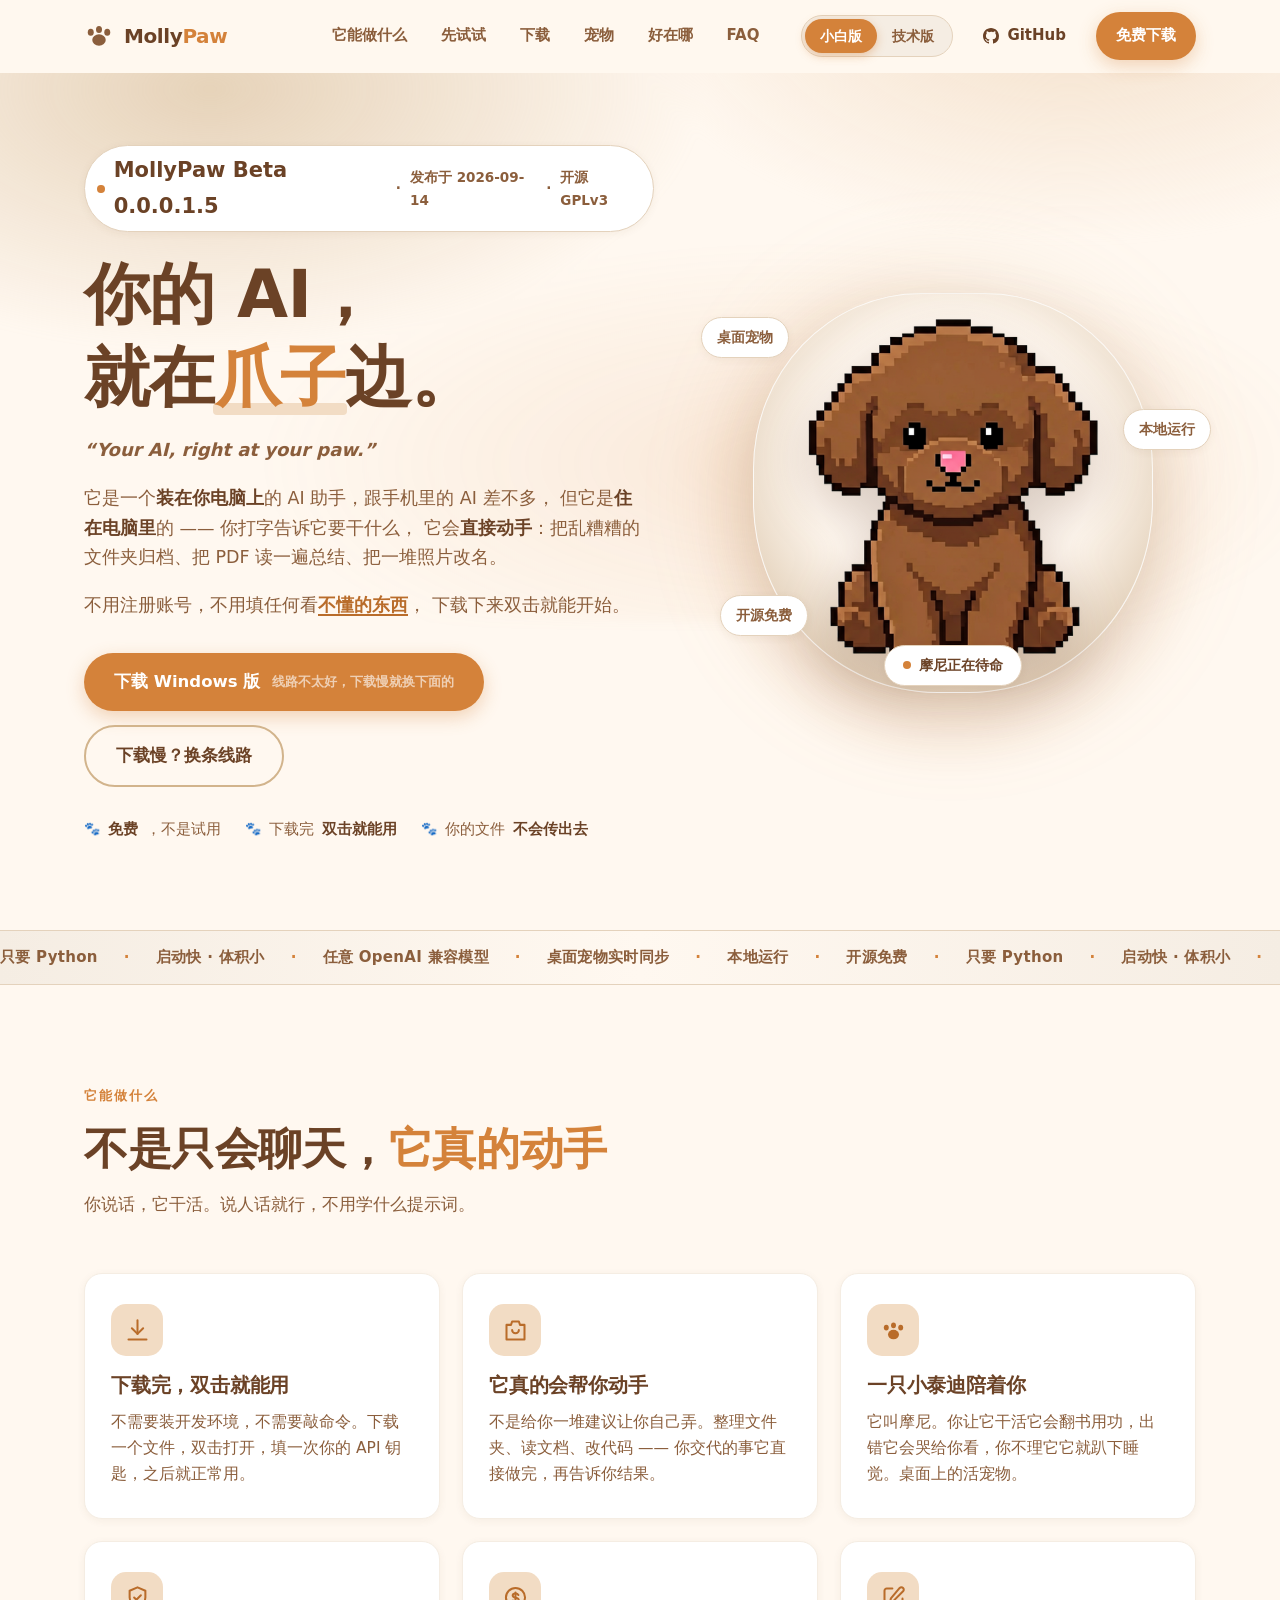
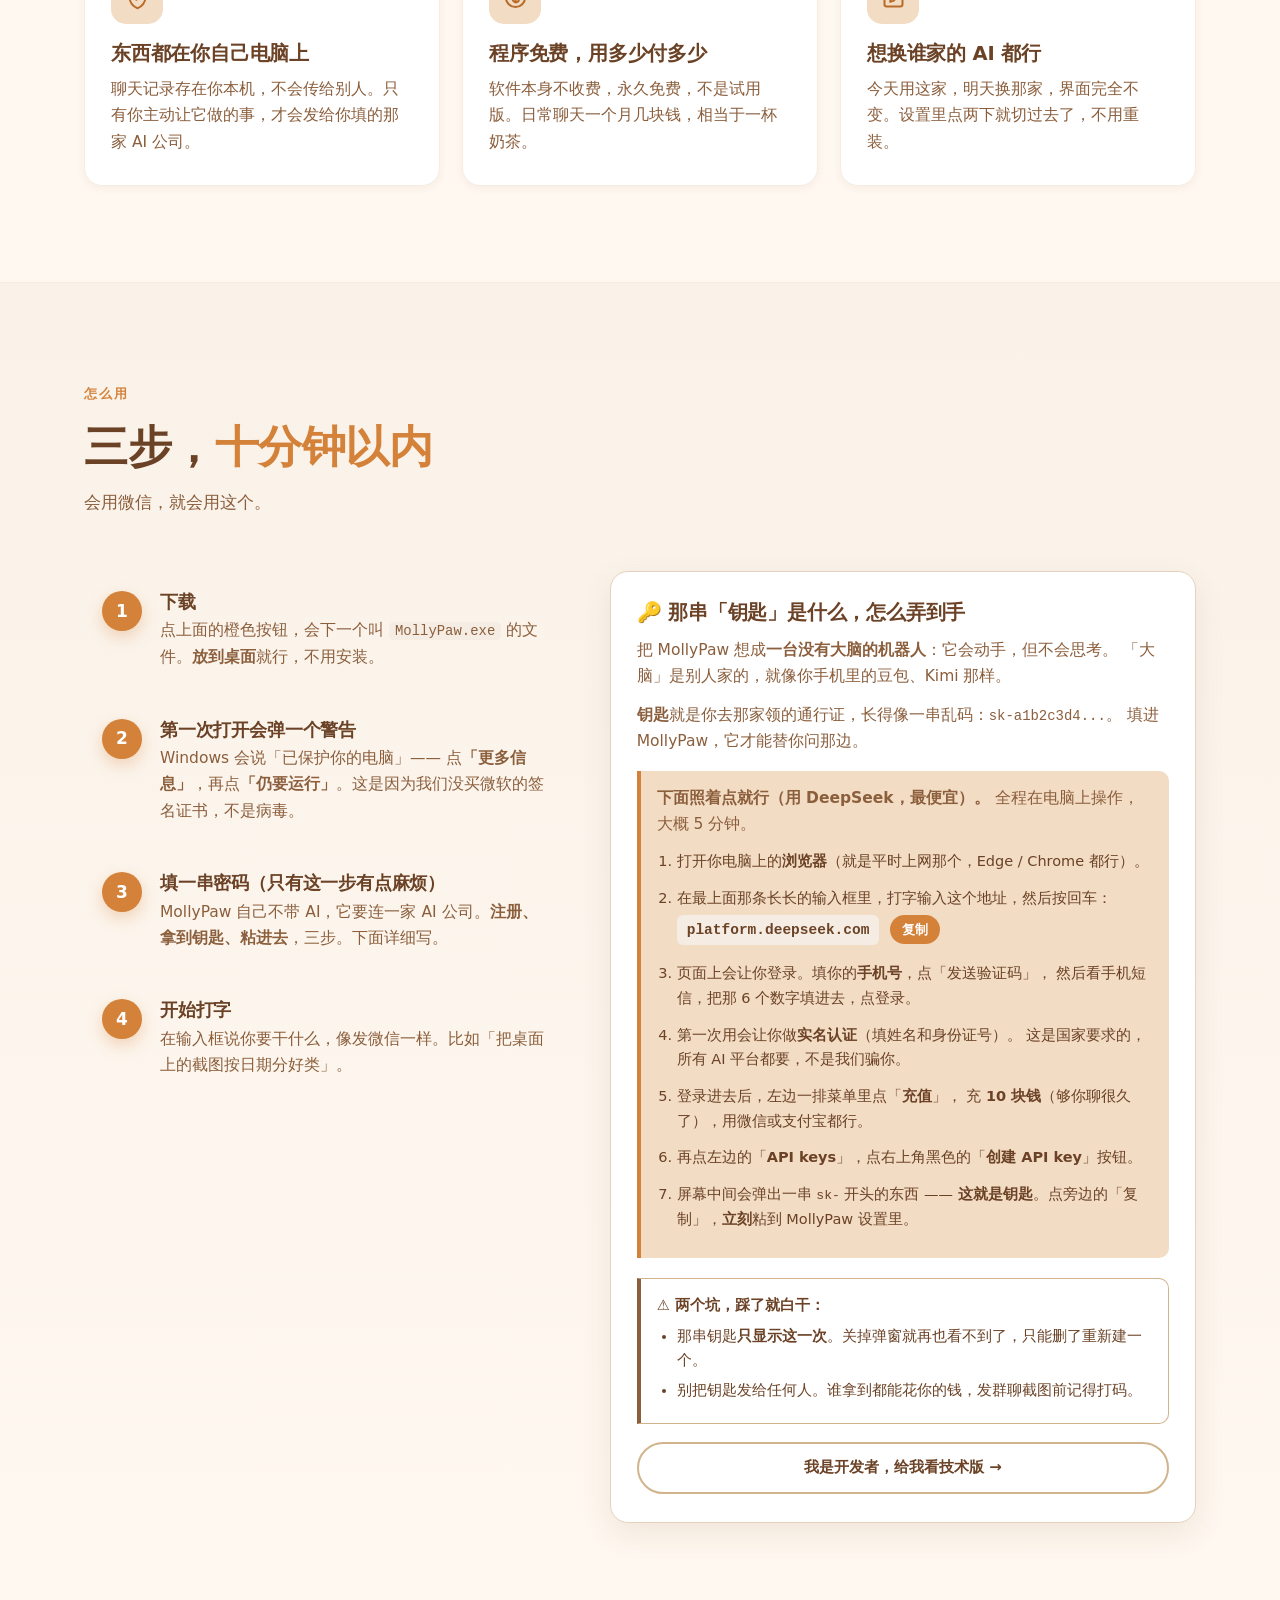
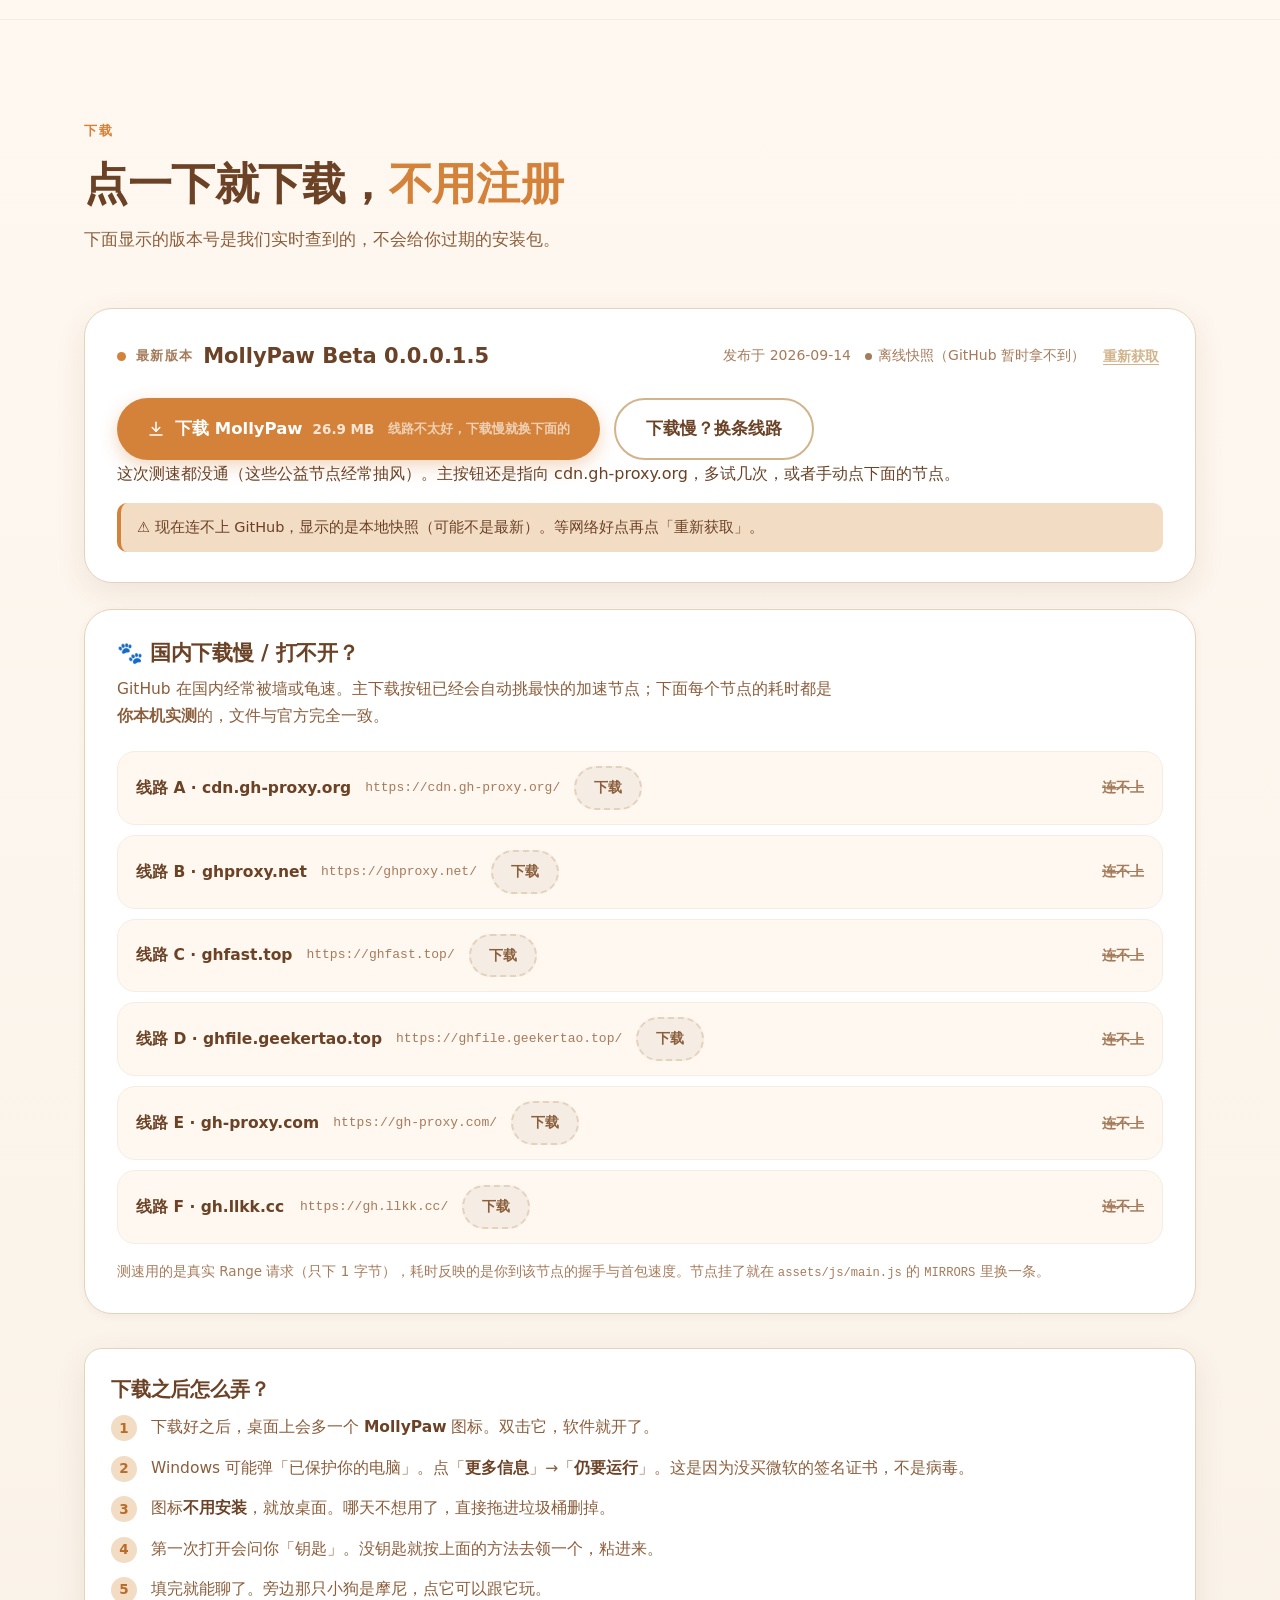
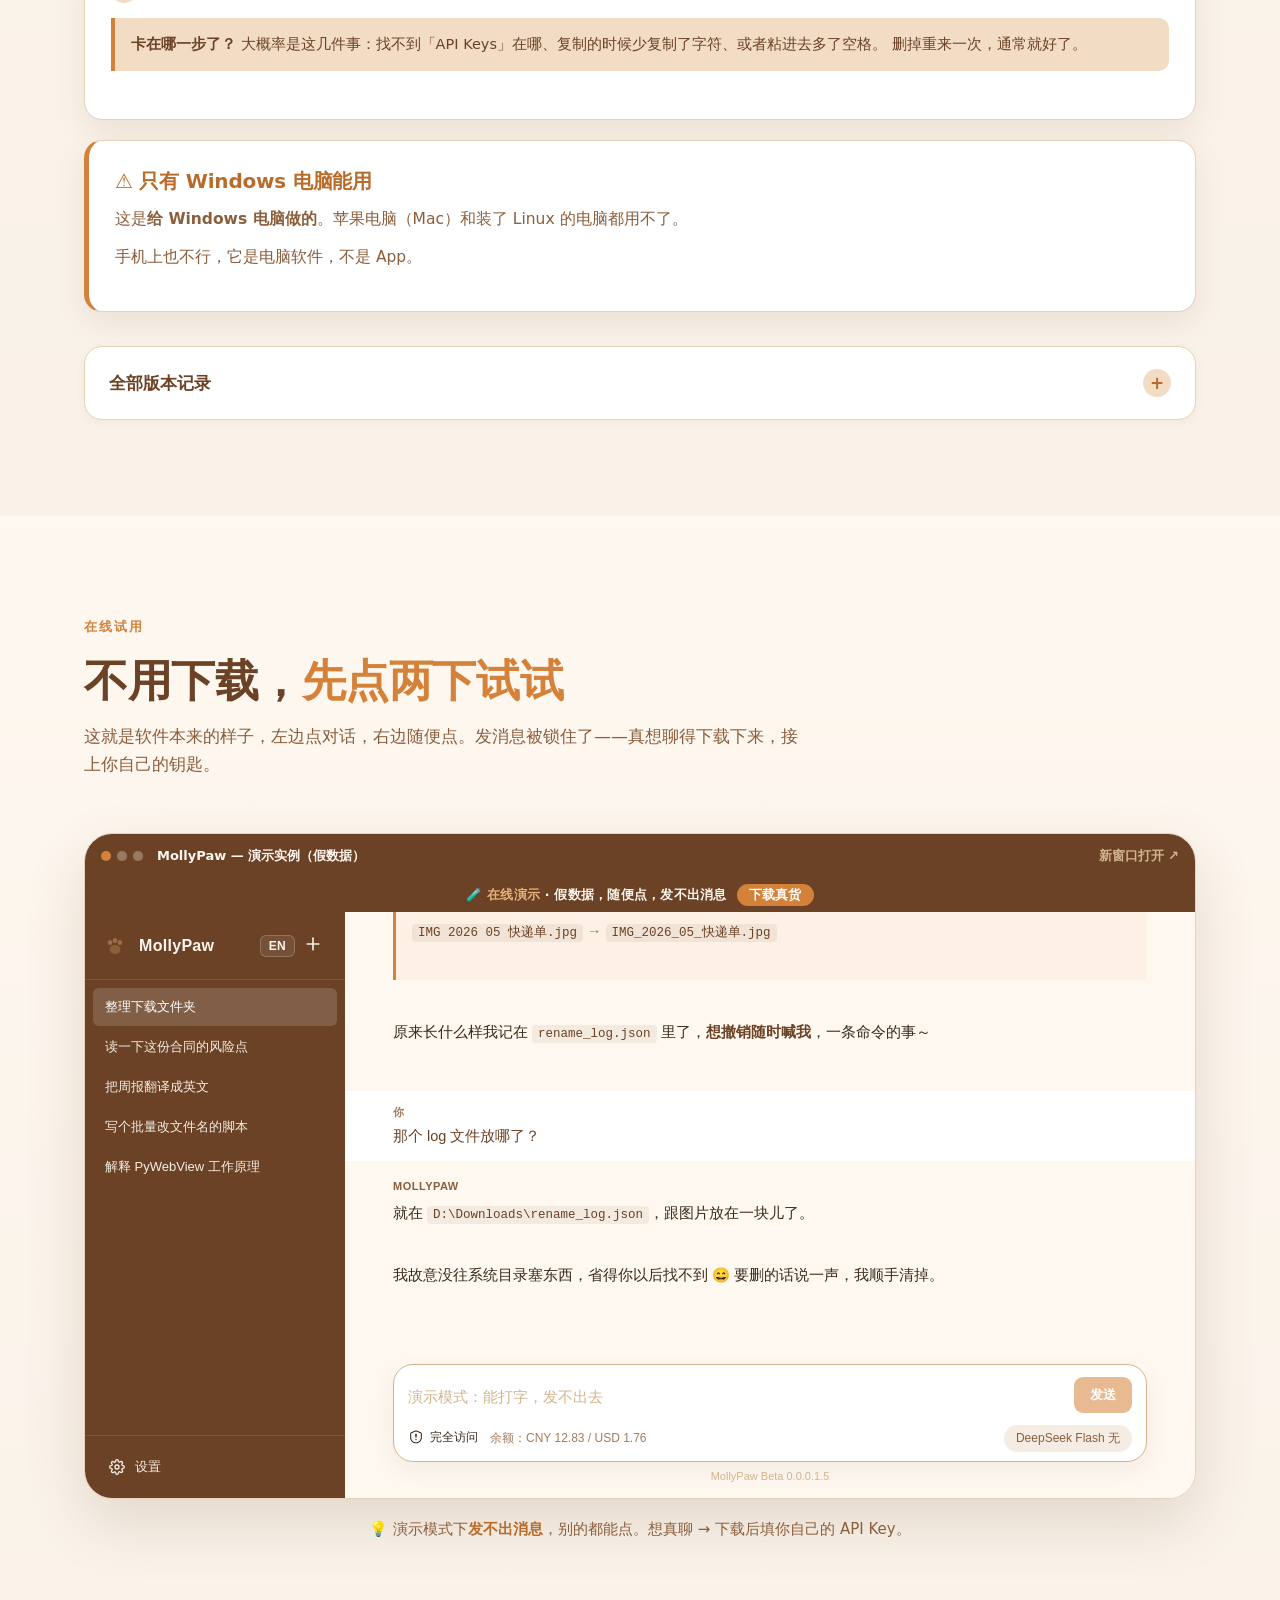
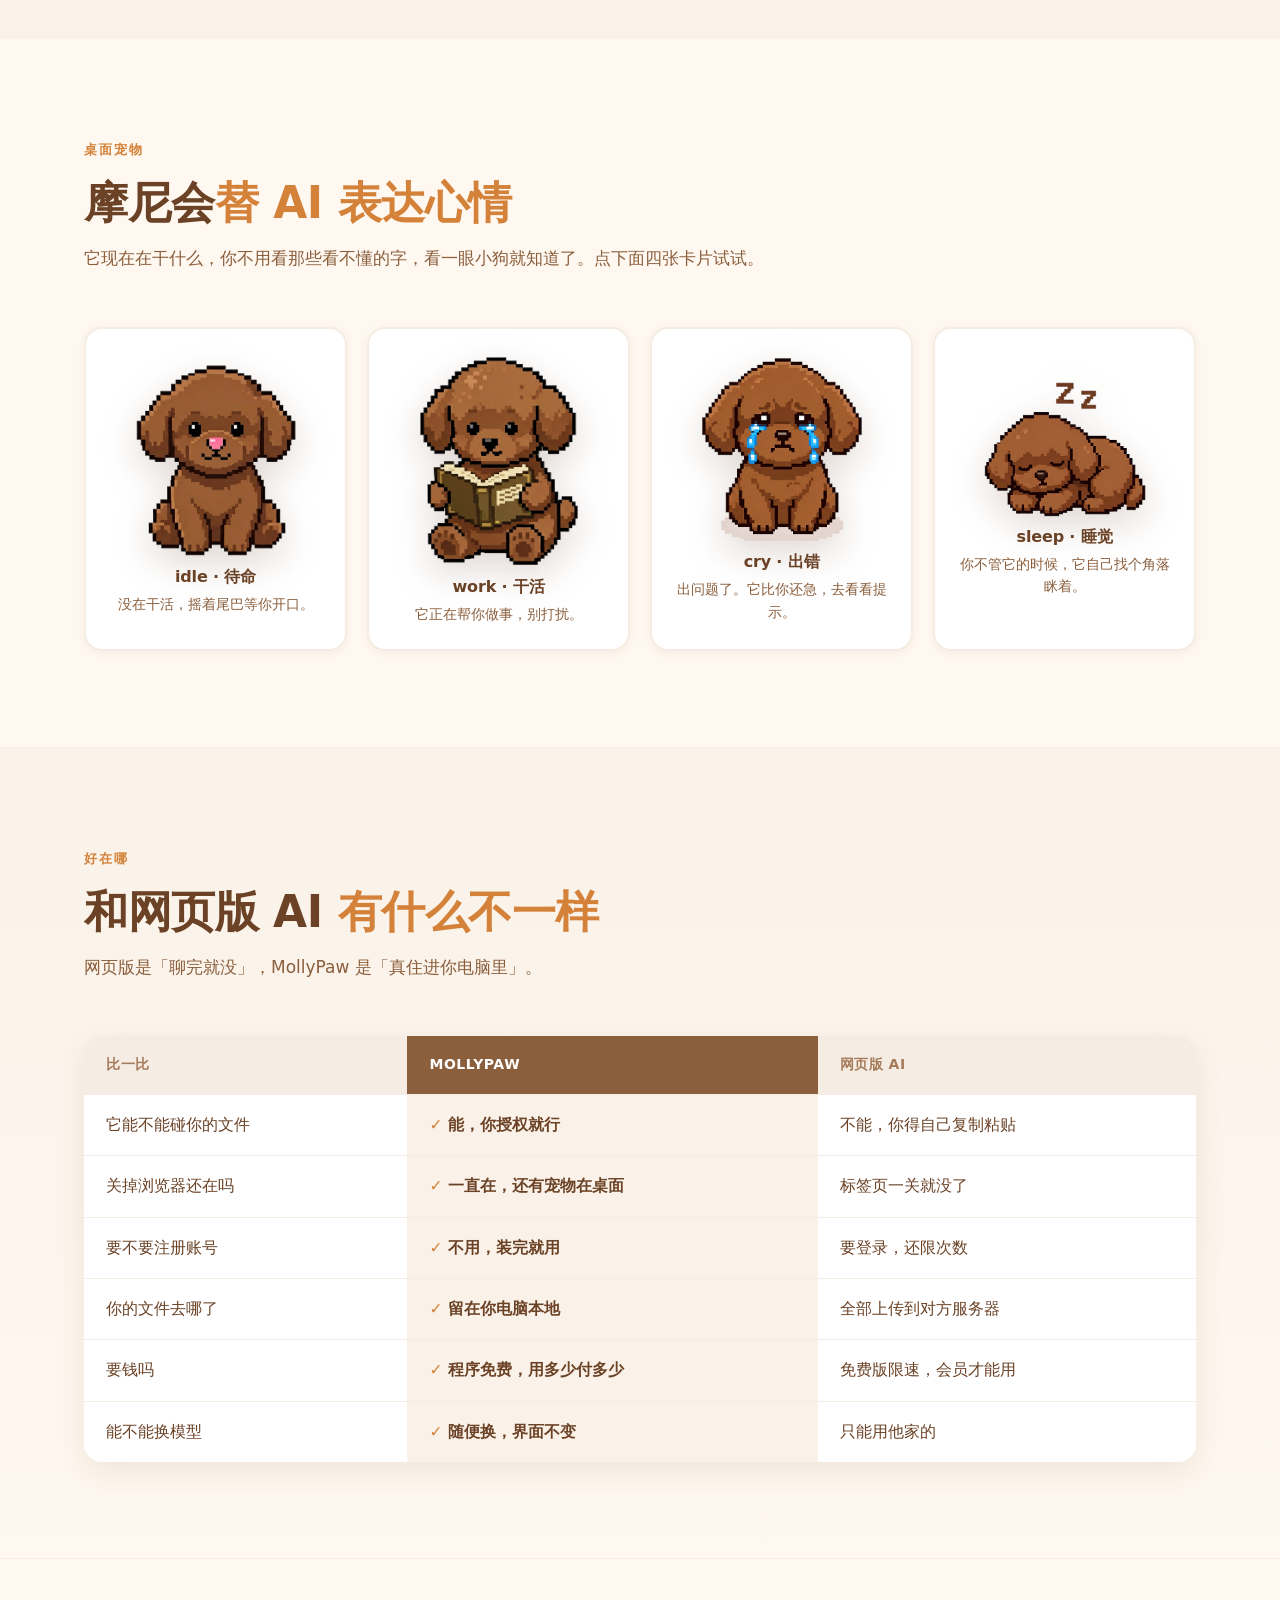
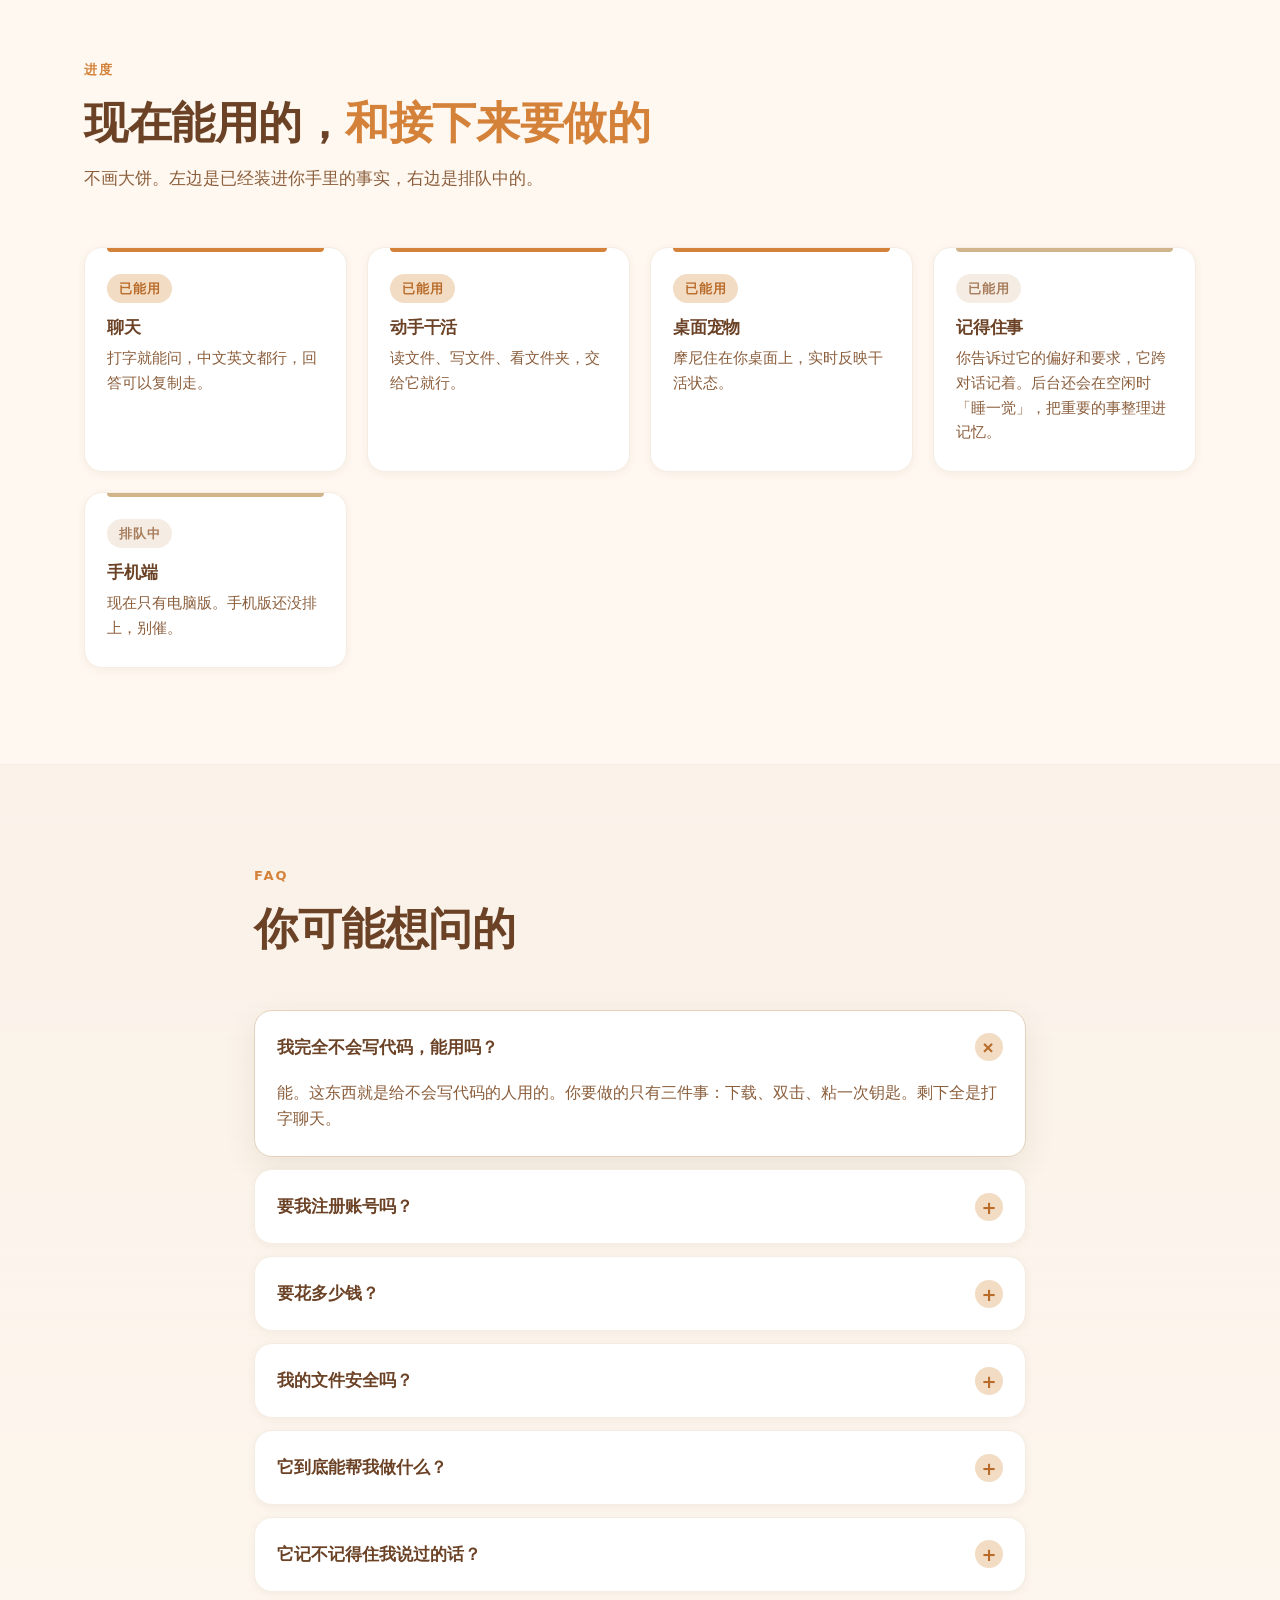
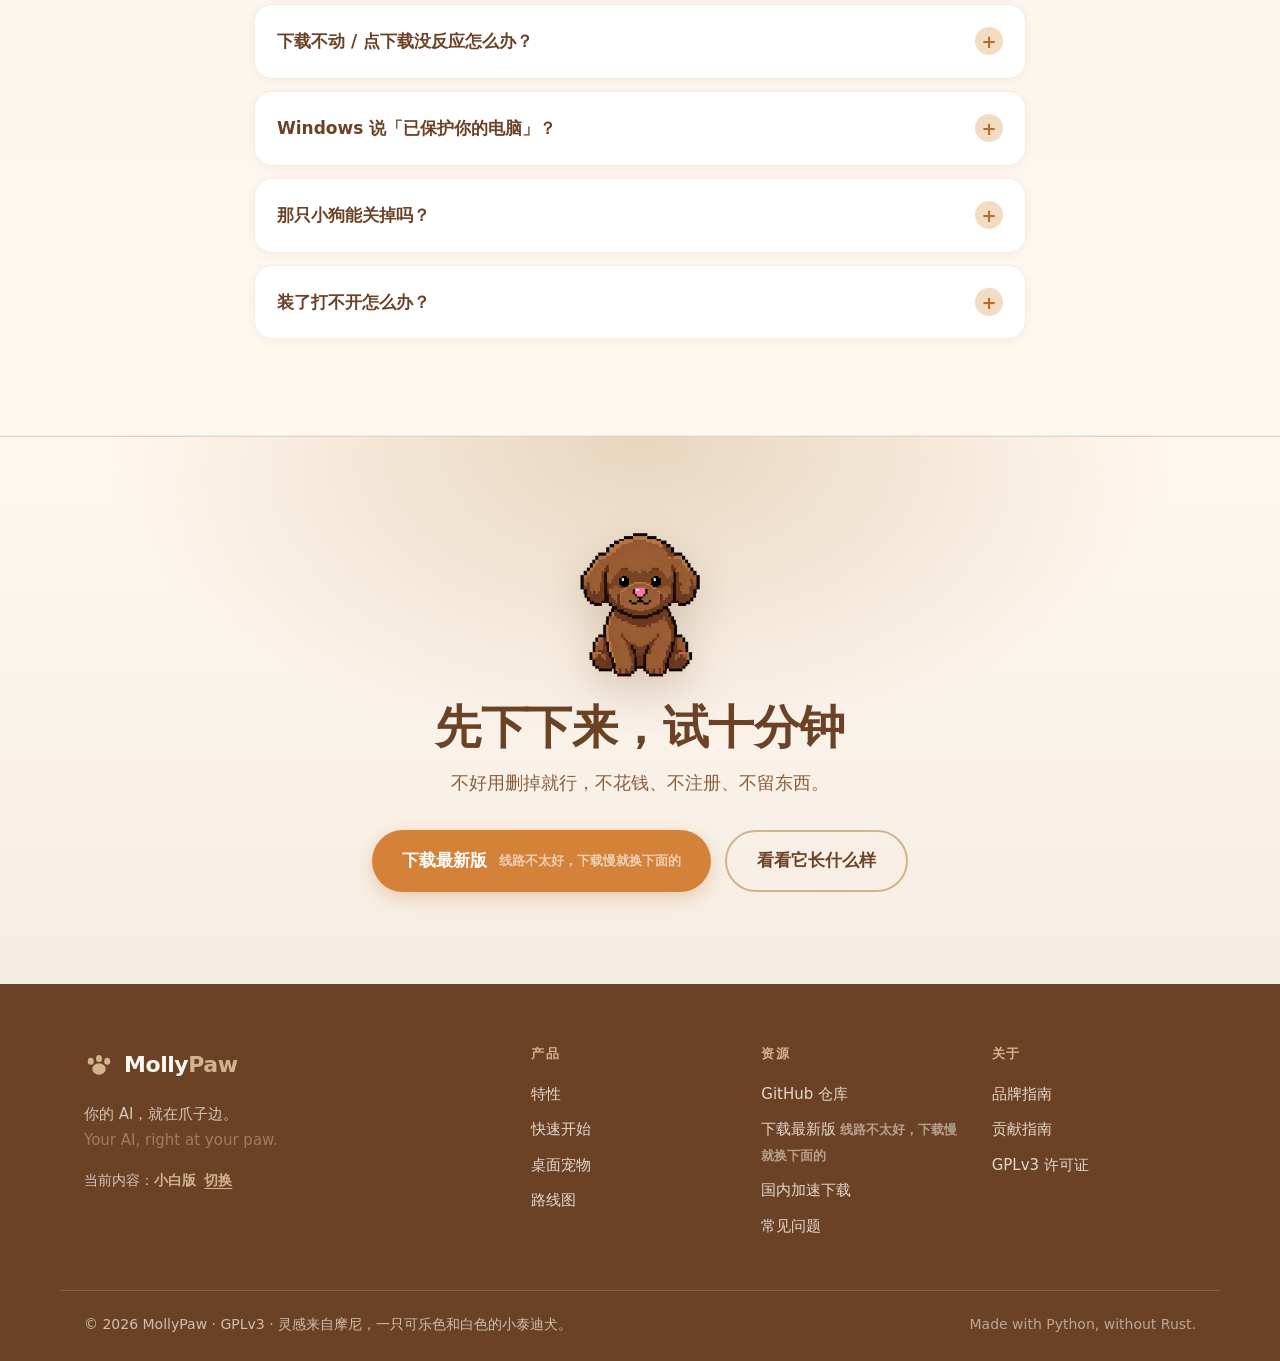
==== commit eb3140bb: "修页脚品牌色隐形、小屏导航溢出；小白版文案按真实用户水平重写" ====
--- a/index.html
+++ b/index.html
@@ -56,6 +56,7 @@
       <a href="#pet">宠物</a>
       <a href="#compare"><span class="only-lite">好在哪</span><span class="only-dev">对比</span></a>
       <a href="#faq">FAQ</a>
+      <a class="nav-mode-entry" href="#top" id="navModeEntry">切换：小白版 / 技术版</a>
     </nav>
 
     <div class="nav-actions">
@@ -97,10 +98,13 @@
         <!-- 小白版 -->
         <div class="only-lite">
           <p class="lede">
-            它是一个<strong>装在你电脑上</strong>的 AI 助手。
-            不用注册账号，不用打开浏览器登录。你想让它干嘛，打一行字就行 ——
-            整理文件、看文档、改代码，它<strong>真的会动手做</strong>。
-            旁边还有一只小泰迪陪着你。
+            它是一个<strong>装在你电脑上</strong>的 AI 助手，跟手机里的 AI 差不多，
+            但它是<strong>住在电脑里</strong>的 —— 你打字告诉它要干什么，
+            它会<strong>直接动手</strong>：把乱糟糟的文件夹归档、把 PDF 读一遍总结、把一堆照片改名。
+          </p>
+          <p class="lede lede-2">
+            不用注册账号，不用填任何看<a class="inline-help" href="#whatis">不懂的东西</a>，
+            下载下来双击就能开始。
           </p>
           <div class="hero-cta">
             <a class="btn btn-primary btn-lg js-download is-disabled" href="#download" aria-disabled="true" data-dl="primary">
@@ -109,9 +113,9 @@
             <a class="btn btn-outline btn-lg" href="#download">下载慢？换条线路</a>
           </div>
           <ul class="hero-meta">
-            <li><strong>免费</strong>，开源不锁功能</li>
+            <li><strong>免费</strong>，不是试用</li>
             <li>下载完<strong>双击就能用</strong></li>
-            <li>你的文件<strong>不出你电脑</strong></li>
+            <li>你的文件<strong>不会传出去</strong></li>
           </ul>
         </div>
 
@@ -203,21 +207,21 @@
               <svg viewBox="0 0 24 24" aria-hidden="true"><path d="M12 3 5 6v6c0 4.4 3 8.3 7 9.5 4-1.2 7-5.1 7-9.5V6z"/><path d="m9 12 2 2 4-4"/></svg>
             </div>
             <h3>东西都在你自己电脑上</h3>
-            <p>聊天记录和文件都留在本地，不会偷偷传给别人。用本地模型的话，断网也能用。</p>
+            <p>聊天记录存在你本机，不会传给别人。只有你主动让它做的事，才会发给你填的那家 AI 公司。</p>
           </article>
           <article class="card reveal">
             <div class="card-ico">
               <svg viewBox="0 0 24 24" aria-hidden="true"><circle cx="12" cy="12" r="8.5"/><path d="M12 7.5v9"/><path d="M14.6 9.8c-.5-.9-1.5-1.4-2.6-1.4-1.4 0-2.5.8-2.5 1.9 0 2.6 5.4 1.3 5.4 3.9 0 1.1-1.1 1.9-2.6 1.9-1.1 0-2.1-.5-2.6-1.4"/></svg>
             </div>
-            <h3>免费，是真免费</h3>
-            <p>代码全公开，没有会员，没有功能墙。你只需要付给模型提供方该付的钱；用本地模型就一分不花。</p>
+            <h3>程序免费，用多少付多少</h3>
+            <p>软件本身不收费，永久免费，不是试用版。日常聊天一个月几块钱，相当于一杯奶茶。</p>
           </article>
           <article class="card reveal">
             <div class="card-ico">
               <svg viewBox="0 0 24 24" aria-hidden="true"><path d="M11 4H6a2 2 0 0 0-2 2v12a2 2 0 0 0 2 2h12a2 2 0 0 0 2-2v-5"/><path d="M17.5 3.5a2.1 2.1 0 0 1 3 3L12 15l-3 .7.7-3z"/></svg>
             </div>
-            <h3>想换谁家的「脑子」都行</h3>
-            <p>今天用这家，明天换那家，界面完全不变。填个地址和钥匙就切过去了，不重装。</p>
+            <h3>想换谁家的 AI 都行</h3>
+            <p>今天用这家，明天换那家，界面完全不变。设置里点两下就切过去了，不用重装。</p>
           </article>
         </div>
       </div>
@@ -296,32 +300,87 @@
               <span class="step-num">1</span>
               <div>
                 <h3>下载</h3>
-                <p>去 Release 页面下 <code>MollyPaw.exe</code>，放到桌面就行，不用安装。</p>
+                <p>点上面的橙色按钮，会下一个叫 <code>MollyPaw.exe</code> 的文件。<strong>放到桌面</strong>就行，不用安装。</p>
               </div>
             </li>
             <li class="reveal">
               <span class="step-num">2</span>
               <div>
-                <h3>粘贴钥匙</h3>
-                <p>双击打开，点右上角设置，把你从模型官网复制来的 API Key 粘进去，保存。</p>
+                <h3>第一次打开会弹一个警告</h3>
+                <p>Windows 会说「已保护你的电脑」—— 点<strong>「更多信息」</strong>，再点<strong>「仍要运行」</strong>。这是因为我们没买微软的签名证书，不是病毒。</p>
               </div>
             </li>
             <li class="reveal">
               <span class="step-num">3</span>
               <div>
-                <h3>开聊</h3>
-                <p>在下面的输入框里说你要干嘛。比如「帮我把下载文件夹里的图片按月份分好」。</p>
+                <h3>填一串密码（只有这一步有点麻烦）</h3>
+                <p>MollyPaw 自己不带 AI，它要连一家 AI 公司。<strong>注册、拿到钥匙、粘进去</strong>，三步。下面详细写。</p>
+              </div>
+            </li>
+            <li class="reveal">
+              <span class="step-num">4</span>
+              <div>
+                <h3>开始打字</h3>
+                <p>在输入框说你要干什么，像发微信一样。比如「把桌面上的截图按日期分好类」。</p>
               </div>
             </li>
           </ol>
 
-          <aside class="plain-card reveal">
-            <h3>🔑 API 钥匙是什么？</h3>
-            <p>AI 不是免费的公共设施，它由各家厂商提供。你要先去厂商网站注册一个账号，拿到一串「钥匙」，填进 MollyPaw，它才能替你问 AI。</p>
-            <p class="muted">常见去处：DeepSeek、Kimi、通义、OpenAI、Anthropic。价格按用量算，聊天级别一个月通常几块钱。</p>
+          <aside class="plain-card reveal" id="whatis">
+            <h3>🔑 那串「钥匙」是什么，怎么弄到手</h3>
+            <p>
+              把 MollyPaw 想成<strong>一台没有大脑的机器人</strong>：它会动手，但不会思考。
+              「大脑」是别人家的，就像你手机里的豆包、Kimi 那样。
+            </p>
+            <p>
+              <strong>钥匙</strong>就是你去那家领的通行证，长得像一串乱码：<code>sk-a1b2c3d4...</code>。
+              填进 MollyPaw，它才能替你问那边。
+            </p>
+
             <div class="plain-tip">
-              <strong>不想花钱？</strong> 用本地的开源模型，全程离线、零费用，但要你自己装一次模型。装好之后在设置里把地址填成本机地址就行。
-            </div>
+              <p class="tip-lead">
+                <strong>下面照着点就行（用 DeepSeek，最便宜）。</strong>
+                全程在电脑上操作，大概 5 分钟。
+              </p>
+              <ol class="mini-steps">
+                <li>
+                  打开你电脑上的<strong>浏览器</strong>（就是平时上网那个，Edge / Chrome 都行）。
+                </li>
+                <li>
+                  在最上面那条长长的输入框里，打字输入这个地址，然后按回车：<br>
+                  <code class="addr">platform.deepseek.com</code>
+                  <button class="copy-inline" data-copy="platform.deepseek.com" type="button">复制</button>
+                </li>
+                <li>
+                  页面上会让你登录。填你的<strong>手机号</strong>，点「发送验证码」，
+                  然后看手机短信，把那 6 个数字填进去，点登录。
+                </li>
+                <li>
+                  第一次用会让你做<strong>实名认证</strong>（填姓名和身份证号）。
+                  这是国家要求的，所有 AI 平台都要，不是我们骗你。
+                </li>
+                <li>
+                  登录进去后，左边一排菜单里点「<strong>充值</strong>」，
+                  充 <strong>10 块钱</strong>（够你聊很久了），用微信或支付宝都行。
+                </li>
+                <li>
+                  再点左边的「<strong>API keys</strong>」，点右上角黑色的「<strong>创建 API key</strong>」按钮。
+                </li>
+                <li>
+                  屏幕中间会弹出一串 <code>sk-</code> 开头的东西 ——
+                  <strong>这就是钥匙</strong>。点旁边的「复制」，<strong>立刻</strong>粘到 MollyPaw 设置里。
+                </li>
+              </ol>
+            </div>
+
+            <div class="plain-warn">
+              <strong>⚠️ 两个坑，踩了就白干：</strong>
+              <ul class="warn-list">
+                <li>那串钥匙<strong>只显示这一次</strong>。关掉弹窗就再也看不到了，只能删了重新建一个。</li>
+                <li>别把钥匙发给任何人。谁拿到都能花你的钱，发群聊截图前记得打码。</li>
+              </ul>
+            </div>
+
             <button class="btn btn-outline btn-block switch-hint" data-goto-mode="dev" type="button">
               我是开发者，给我看技术版 →
             </button>
@@ -400,7 +459,7 @@
         <span class="eyebrow">下载</span>
         <h2 class="only-lite">点一下就下载，<em>不用注册</em></h2>
         <h2 class="only-dev">下载 / 镜像 / 校验</h2>
-        <p class="only-lite">版本信息直接从 GitHub 实时读取，不会给你过期的安装包。</p>
+        <p class="only-lite">下面显示的版本号是我们实时查到的，不会给你过期的安装包。</p>
         <p class="only-dev">版本与资产列表从 GitHub Releases 实时拉取；本地 <code>releases.json</code> 仅作离线兜底。</p>
       </header>
 
@@ -451,20 +510,23 @@
         <div class="plain-card reveal install-card">
           <h3>下载之后怎么弄？</h3>
           <ol class="install-steps">
-            <li>Windows 可能会弹「已保护你的电脑」。点「<strong>更多信息</strong>」→「<strong>仍要运行</strong>」。这是没买签名证书的正常现象，不是病毒。</li>
-            <li>文件放桌面就行，<strong>不需要安装</strong>。以后想删掉直接删文件。</li>
-            <li>第一次打开会让你填 API 钥匙。没钥匙先去模型官网注册一个，复制过来粘上。</li>
-            <li>填完就能聊了。旁边那只狗是摩尼，点它可以跟它玩。</li>
+            <li>下载好之后，桌面上会多一个 <strong>MollyPaw</strong> 图标。双击它，软件就开了。</li>
+            <li>Windows 可能弹「已保护你的电脑」。点「<strong>更多信息</strong>」→「<strong>仍要运行</strong>」。这是因为没买微软的签名证书，不是病毒。</li>
+            <li>图标<strong>不用安装</strong>，就放桌面。哪天不想用了，直接拖进垃圾桶删掉。</li>
+            <li>第一次打开会问你「钥匙」。没钥匙就按上面的方法去领一个，粘进来。</li>
+            <li>填完就能聊了。旁边那只小狗是摩尼，点它可以跟它玩。</li>
           </ol>
           <div class="plain-tip">
-            <strong>找不到 API 钥匙？</strong> 小白推荐先试 <strong>DeepSeek</strong>：官网注册 → 充值几块钱 → 在「API Keys」页面新建一个 → 复制以 <code>sk-</code> 开头的那串。然后打开 MollyPaw 设置，供应商选 DeepSeek，把钥匙粘进去即可。
+            <strong>卡在哪一步了？</strong>
+            大概率是这几件事：找不到「API Keys」在哪、复制的时候少复制了字符、或者粘进去多了空格。
+            删掉重来一次，通常就好了。
           </div>
         </div>
 
         <div class="plain-card reveal warn-card">
-          <h3>⚠️ 只有 Windows 版</h3>
-          <p>MollyPaw 是<strong>Windows 原生应用</strong>，不是"跨平台套壳"。系统托盘、桌面宠物、WebView2 全部按 Windows 实现。</p>
-          <p class="muted">macOS / Linux 没有支持，也没有计划——别等，等不到。</p>
+          <h3>⚠️ 只有 Windows 电脑能用</h3>
+          <p>这是<strong>给 Windows 电脑做的</strong>。苹果电脑（Mac）和装了 Linux 的电脑都用不了。</p>
+          <p class="muted">手机上也不行，它是电脑软件，不是 App。</p>
         </div>
       </div>
 
@@ -516,7 +578,7 @@
         <span class="eyebrow">在线试用</span>
         <h2 class="only-lite">不用下载，<em>先点两下试试</em></h2>
         <h2 class="only-dev">在线 Demo · 就是真实前端</h2>
-        <p class="only-lite">这就是软件本来的样子，左边点对话，右边随便点。发消息被锁了——真聊起来得下载后接你自己的模型。</p>
+        <p class="only-lite">这就是软件本来的样子，左边点对话，右边随便点。发消息被锁住了——真想聊得下载下来，接上你自己的钥匙。</p>
         <p class="only-dev">这个 Demo 跑的是主仓库 <code>frontend/</code> 的真实代码，只把 <code>/api/*</code> 换成了假响应。可以切对话、翻历史、开设置看配置项。</p>
       </header>
 
@@ -548,7 +610,7 @@
         <span class="eyebrow">桌面宠物</span>
         <h2 class="only-lite">摩尼会<em>替 AI 表达心情</em></h2>
         <h2 class="only-dev">摩尼会<em>替 Agent 表达情绪</em></h2>
-        <p class="only-lite">它在干嘛，你不用看日志，看一眼狗就行。点下面四个卡片试试。</p>
+        <p class="only-lite">它现在在干什么，你不用看那些看不懂的字，看一眼小狗就知道了。点下面四张卡片试试。</p>
         <p class="only-dev">主进程维护状态，宠物进程每秒轮询一次 —— 它在干嘛，你看一眼就知道。</p>
       </header>
 
@@ -719,43 +781,43 @@
         <div class="faq">
           <details open>
             <summary>我完全不会写代码，能用吗？</summary>
-            <p>能。你是使用者，不是开发者。下载 exe、双击、粘一次 API Key，剩下的就是打字聊天。</p>
+            <p>能。这东西就是给不会写代码的人用的。你要做的只有三件事：下载、双击、粘一次钥匙。剩下全是打字聊天。</p>
           </details>
           <details>
             <summary>要我注册账号吗？</summary>
-            <p>MollyPaw 自己不需要账号。但你得有一个 AI 模型提供方的账号，因为 AI 是那边在算钱。</p>
+            <p>MollyPaw 自己不用注册。但「钥匙」得去 AI 那边领，所以那边要注册一个，用手机号就行。</p>
           </details>
           <details>
             <summary>要花多少钱？</summary>
-            <p>程序本身永久免费。模型按用量计费，普通聊天一个月几块钱；用本地模型就是零成本。</p>
+            <p>软件不要钱，一直免费，不是试用。给 AI 那边的钱按用量算，普通聊天一个月几块钱，大概一杯奶茶。</p>
           </details>
           <details>
             <summary>我的文件安全吗？</summary>
-            <p>程序在你电脑上跑，文件也在本地。只有你主动让它做的事，内容才会发给你配置的那家模型。</p>
+            <p>软件在你电脑上跑，文件也在你电脑上。只有你主动让它做的事，内容才会发给你选的那家 AI。</p>
           </details>
           <details>
             <summary>它到底能帮我做什么？</summary>
-            <p>整理下载文件夹、把一堆文档读成摘要、翻译、改代码、批量重命名、写脚本 —— 你描述目标，它动手。</p>
+            <p>把乱糟糟的下载文件夹归类、把一堆 PDF 读完给你总结、翻译、批量改文件名、整理照片。你描述清楚要什么，它动手。</p>
           </details>
           <details>
             <summary>它记不记得住我说过的话？</summary>
-            <p>记得。你在一个对话里的上下文它保持；你告诉过它的长期偏好和要求，它也会记下来，换个对话照样认。它还会在空闲时自己「睡一觉」，把重要的事整理进长期记忆，不重要的丢掉。</p>
-          </details>
-          <details>
-            <summary>GitHub 打不开，下载不动怎么办？</summary>
-            <p>正常，国内直连 GitHub 就是会抽。用上面的<strong>国内加速镜像</strong>，随便挑一个，下下来的文件跟官方一模一样。</p>
+            <p>记得。同一段聊天里的事它一直记着；你告诉过它的长期习惯，换个对话它也认。它还会在闲着的时候自己「睡一觉」，把重要的事记下来，不重要的丢掉。</p>
+          </details>
+          <details>
+            <summary>下载不动 / 点下载没反应怎么办？</summary>
+            <p>多试几次，或者用下面「换条线路」里别的线路。哪个能下就用哪个，文件完全一样。</p>
           </details>
           <details>
             <summary>Windows 说「已保护你的电脑」？</summary>
-            <p>因为我们没买代码签名证书（那玩意儿挺贵）。点「更多信息」→「仍要运行」就行。不放心可以不装。</p>
-          </details>
-          <details>
-            <summary>那只狗能关掉吗？</summary>
-            <p>能。宠物是独立的小窗口，关掉完全不影响聊天。</p>
+            <p>因为我们没买微软那个签名证书（挺贵的）。点「更多信息」→「仍要运行」就行。实在不放心就别装。</p>
+          </details>
+          <details>
+            <summary>那只小狗能关掉吗？</summary>
+            <p>能。它是个小窗口，关掉完全不影响聊天。</p>
           </details>
           <details>
             <summary>装了打不开怎么办？</summary>
-            <p>先确认系统是 Windows 10/11。还是不行的话去 GitHub 提个 Issue，把报错截图贴上去。</p>
+            <p>先确认你的电脑是 Windows 10 或 11。还不行的话，把报错的画面截图，发到下面那个反馈的地方，我们看看。</p>
           </details>
         </div>
       </div>
--- a/assets/css/style.css
+++ b/assets/css/style.css
@@ -176,10 +176,19 @@
   border-top-color: var(--line);
 }
 html[data-mode="dev"] .foot { background: #150E0A; }
+/* 页脚本身已是固定深色，暗色下只需把文字固定成浅色，
+   别用 var(--brown-300) 之类会被主题反转的变量 */
+html[data-mode="dev"] .foot,
+html[data-mode="dev"] .foot-brand .brand,
+html[data-mode="dev"] .foot-brand .brand-text { color: #FFF8F0; }
 html[data-mode="dev"] .foot-brand .brand em,
+html[data-mode="dev"] .foot-brand .brand-paw,
+html[data-mode="dev"] .foot-links h4,
 html[data-mode="dev"] .foot-mode strong,
-html[data-mode="dev"] .link-btn,
-html[data-mode="dev"] .foot-brand .brand-paw { color: var(--brown-300); }
+html[data-mode="dev"] .link-btn { color: #D2B48C; }
+html[data-mode="dev"] .foot-links a { color: rgba(255, 248, 240, .82); }
+html[data-mode="dev"] .foot-links a:hover,
+html[data-mode="dev"] .link-btn:hover { color: #FFFFFF; }
 html[data-mode="dev"] .mode-toast { background: #3A2818; color: var(--text); }
 html[data-mode="dev"] .code-card { border-color: rgba(210, 180, 140, .18); }
 html[data-mode="dev"] .faq summary::after,
@@ -244,6 +253,39 @@
   padding: 14px 16px; margin: 16px 0 20px; font-size: 14.5px; color: var(--brown-700);
 }
 .btn-block { width: 100%; }
+/* 小白版的引导步骤：短、能照做 */
+.tip-lead { margin-bottom: 10px; }
+.mini-steps { margin: 10px 0 4px; padding-left: 20px; }
+.mini-steps li { margin-bottom: 12px; line-height: 1.7; }
+.addr {
+  display: inline-block; background: var(--brown-100); color: var(--brown-700);
+  padding: 3px 10px; border-radius: 6px; font-weight: 700;
+  font-size: 14.5px; user-select: all; margin: 4px 6px 4px 0;
+}
+.copy-inline {
+  display: inline-block; vertical-align: middle;
+  background: var(--orange); color: #fff; font-weight: 800;
+  font-size: 12.5px; padding: 4px 12px; border-radius: 999px;
+  transition: background .2s var(--ease);
+}
+.copy-inline:hover { background: var(--orange-600); }
+.copy-inline.ok { background: var(--brown-700); }
+.warn-list { margin: 8px 0 0; padding-left: 20px; }
+.warn-list li { margin-bottom: 6px; line-height: 1.65; }
+.plain-warn {
+  background: var(--white); border: 1px solid var(--brown-300);
+  border-left: 4px solid var(--brown-600);
+  border-radius: 0 var(--radius-s) var(--radius-s) 0;
+  padding: 14px 16px; margin: 16px 0 18px;
+  font-size: 14.5px; color: var(--brown-700);
+}
+html[data-mode="dev"] .plain-warn { background: #2B1E15; border-color: var(--line-strong); color: var(--text); }
+.lede-2 { margin-top: 12px; }
+.inline-help {
+  color: var(--orange-600); font-weight: 800; text-decoration: underline;
+  text-underline-offset: 3px; text-decoration-thickness: 2px;
+}
+.inline-help:hover { color: var(--orange); }
 .road-item.todo::before { background: var(--brown-300); }
 .road-item.todo .road-badge { background: var(--brown-100); color: var(--brown-500); }
 
@@ -470,6 +512,8 @@
   transition: background .2s var(--ease), color .2s var(--ease);
 }
 .nav-links a:hover { background: var(--brown-100); color: var(--brown-700); }
+/* 模式切换在桌面端由顶栏 switch 负责，这行只在手机菜单里出现 */
+.nav-mode-entry { display: none; }
 .nav-actions { display: flex; align-items: center; gap: 10px; margin-left: 8px; }
 
 .nav-toggle { display: none; flex-direction: column; gap: 5px; padding: 10px; border-radius: 8px; }
@@ -775,17 +819,20 @@
 .cta-band p { margin-top: 12px; font-size: 17.5px; color: var(--brown-600); }
 .cta-band .hero-cta { justify-content: center; }
 
-/* ---------- Footer ---------- */
-.foot { background: var(--brown-700); color: var(--cream); padding: 62px 0 26px; }
+/* ---------- Footer ----------
+   页脚永远是深色区，所以这里用固定色值，不能用会随主题反转的变量。
+   （之前用 var(--cream) 当文字色，暗色模式下 --cream 变深色，
+     配上同样变深的背景 → 对比度 1.05，字等于隐形。） */
+.foot { background: #6B4226; color: #FFF8F0; padding: 62px 0 26px; }
 .foot-inner { display: grid; grid-template-columns: 1.2fr 2fr; gap: 48px; }
-.foot-brand .brand { color: var(--cream); font-size: 22px; }
-.foot-brand .brand-paw { color: var(--brown-300); }
-.foot-brand .brand em { color: var(--brown-300); }
+.foot-brand .brand { color: #FFF8F0; font-size: 22px; }
+.foot-brand .brand-paw { color: #D2B48C; }
+.foot-brand .brand em { color: #D2B48C; }
 .foot-brand p { margin-top: 14px; color: rgba(255, 248, 240, .72); font-size: 15px; }
 .foot-links { display: grid; grid-template-columns: repeat(3, 1fr); gap: 26px; }
-.foot-links h4 { font-size: 13px; letter-spacing: .14em; text-transform: uppercase; color: var(--brown-300); margin-bottom: 14px; }
+.foot-links h4 { font-size: 13px; letter-spacing: .14em; text-transform: uppercase; color: #D2B48C; margin-bottom: 14px; }
 .foot-links a { display: block; padding: 5px 0; color: rgba(255, 248, 240, .82); font-size: 15px; transition: color .2s var(--ease), transform .2s var(--ease); }
-.foot-links a:hover { color: var(--white); transform: translateX(4px); }
+.foot-links a:hover { color: #FFFFFF; transform: translateX(4px); }
 .foot-bottom {
   margin-top: 46px; padding-top: 22px; border-top: 1px solid rgba(255, 248, 240, .16);
   display: flex; flex-wrap: wrap; gap: 8px 20px; justify-content: space-between;
@@ -820,6 +867,11 @@
   }
   .nav-links.open { transform: none; opacity: 1; pointer-events: auto; }
   .nav-links a { padding: 12px 14px; font-size: 16px; }
+  .nav-mode-entry {
+    display: block; margin-top: 6px;
+    border-top: 1px solid var(--brown-200); padding-top: 14px !important;
+    color: var(--orange-600) !important; font-weight: 800;
+  }
   .nav-toggle { display: flex; }
   .mode-switch { display: none; }
   .mode-btn-mobile {
@@ -837,6 +889,25 @@
   .foot-inner { grid-template-columns: 1fr; gap: 34px; }
   .stage-badge-a { left: 0; }
   .stage-badge-b { right: 0; }
+}
+
+/* 小屏导航栏会挤爆（品牌 + 模式 + 下载 + 汉堡 撑过 386px），这里逐级收紧。
+   模式切换挪进菜单，不占顶栏。 */
+@media (max-width: 430px) {
+  .nav-actions .btn-primary { padding: 8px 14px; font-size: 13.5px; }
+  .mode-btn-mobile { padding: 7px 11px; font-size: 12.5px; }
+  .brand-text { font-size: 18px; }
+  .brand-paw { width: 26px; height: 26px; }
+  .nav-inner { gap: 12px; }
+}
+
+@media (max-width: 375px) {
+  .mode-btn-mobile { display: none; }
+  .nav-actions { gap: 6px; }
+  .brand-text { font-size: 17px; }
+  .nav-actions .btn-primary { padding: 8px 12px; font-size: 13px; }
+  .nav-toggle { padding: 8px; }
+  .wrap { padding: 0 14px; }
 }
 
 @media (max-width: 620px) {
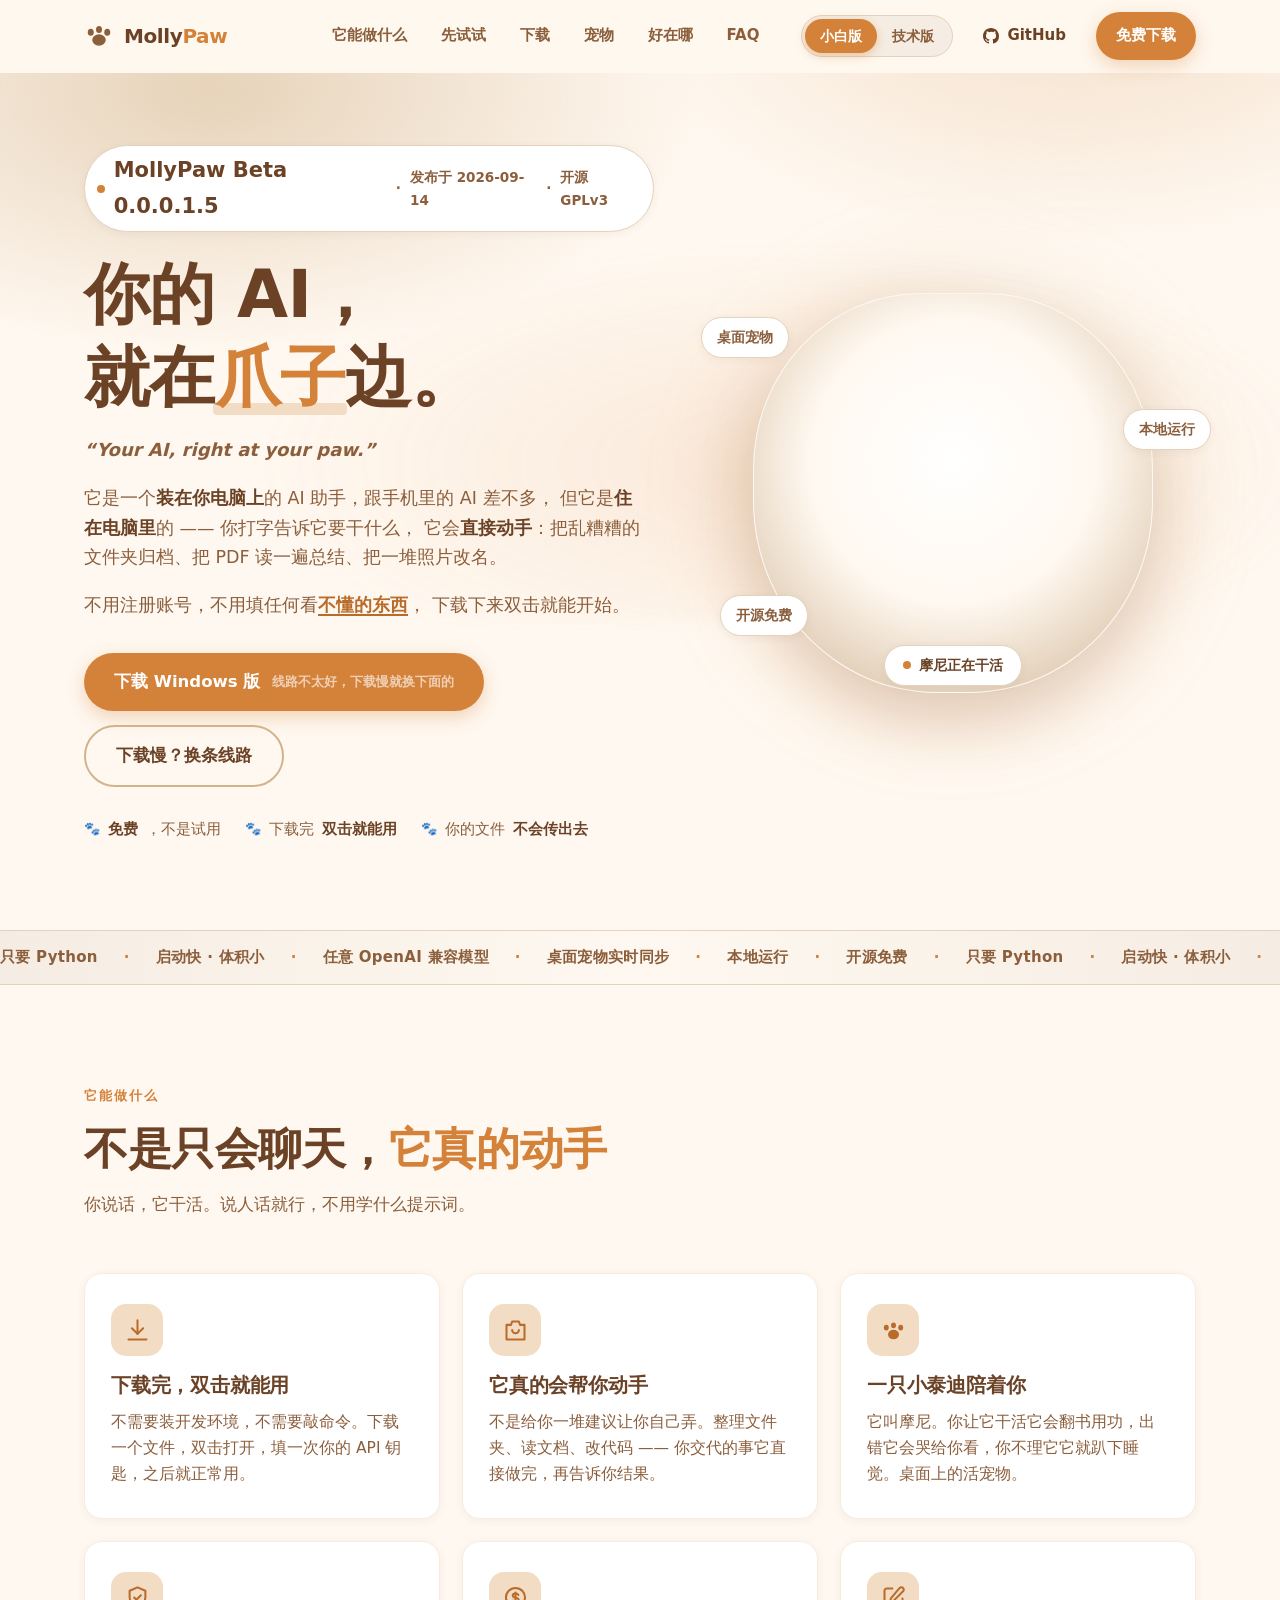
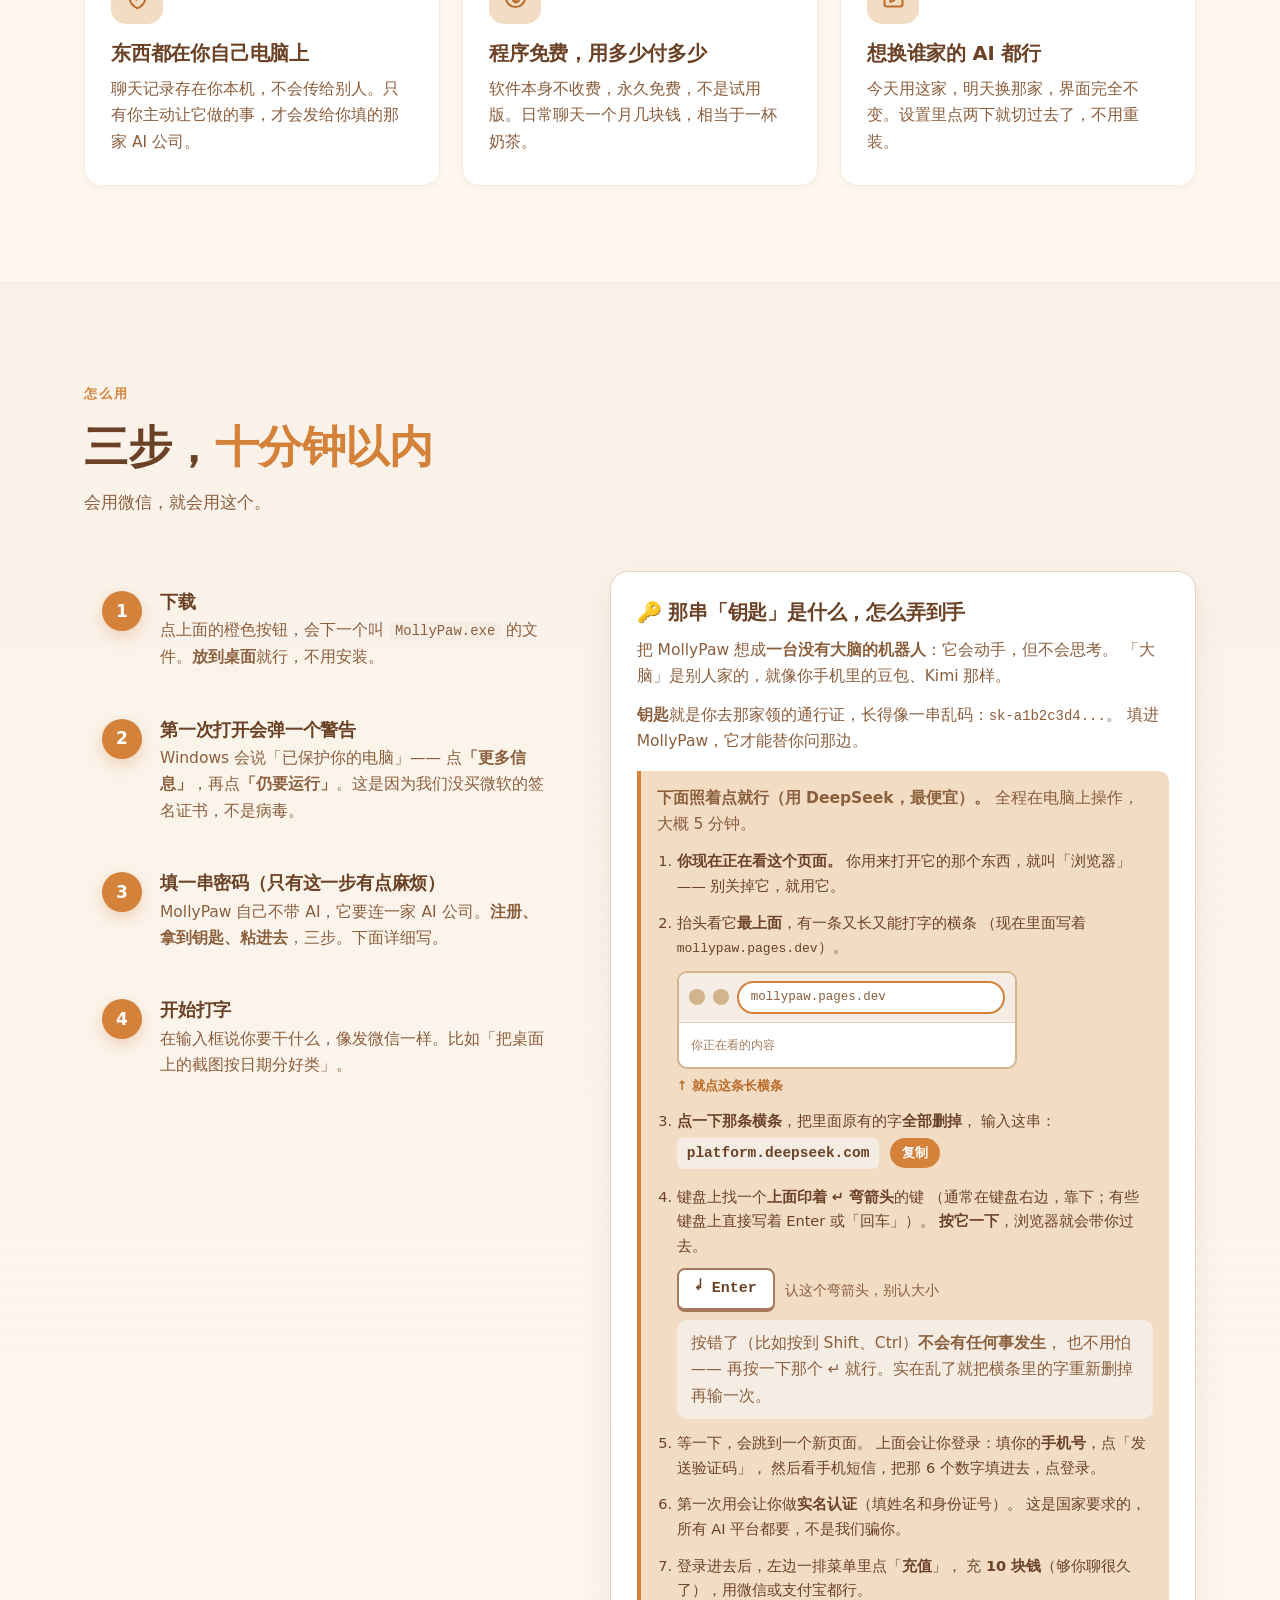
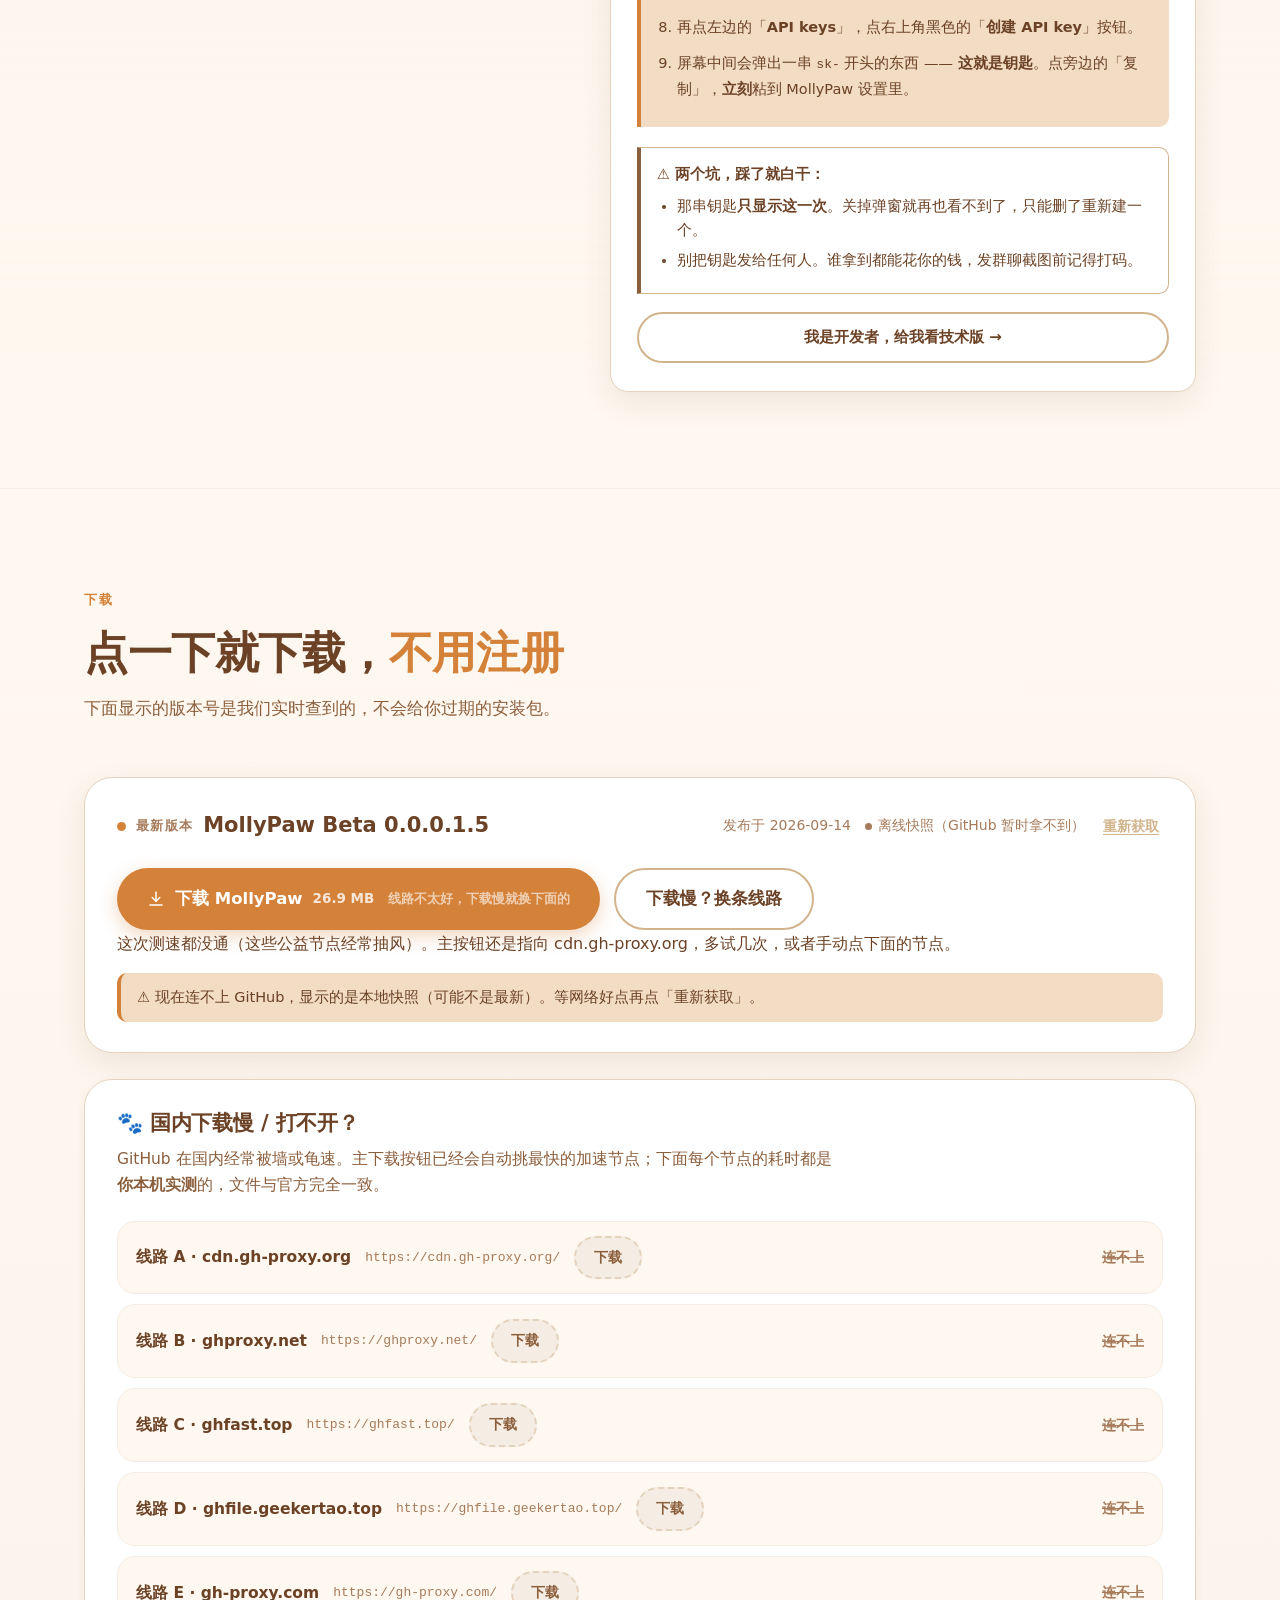
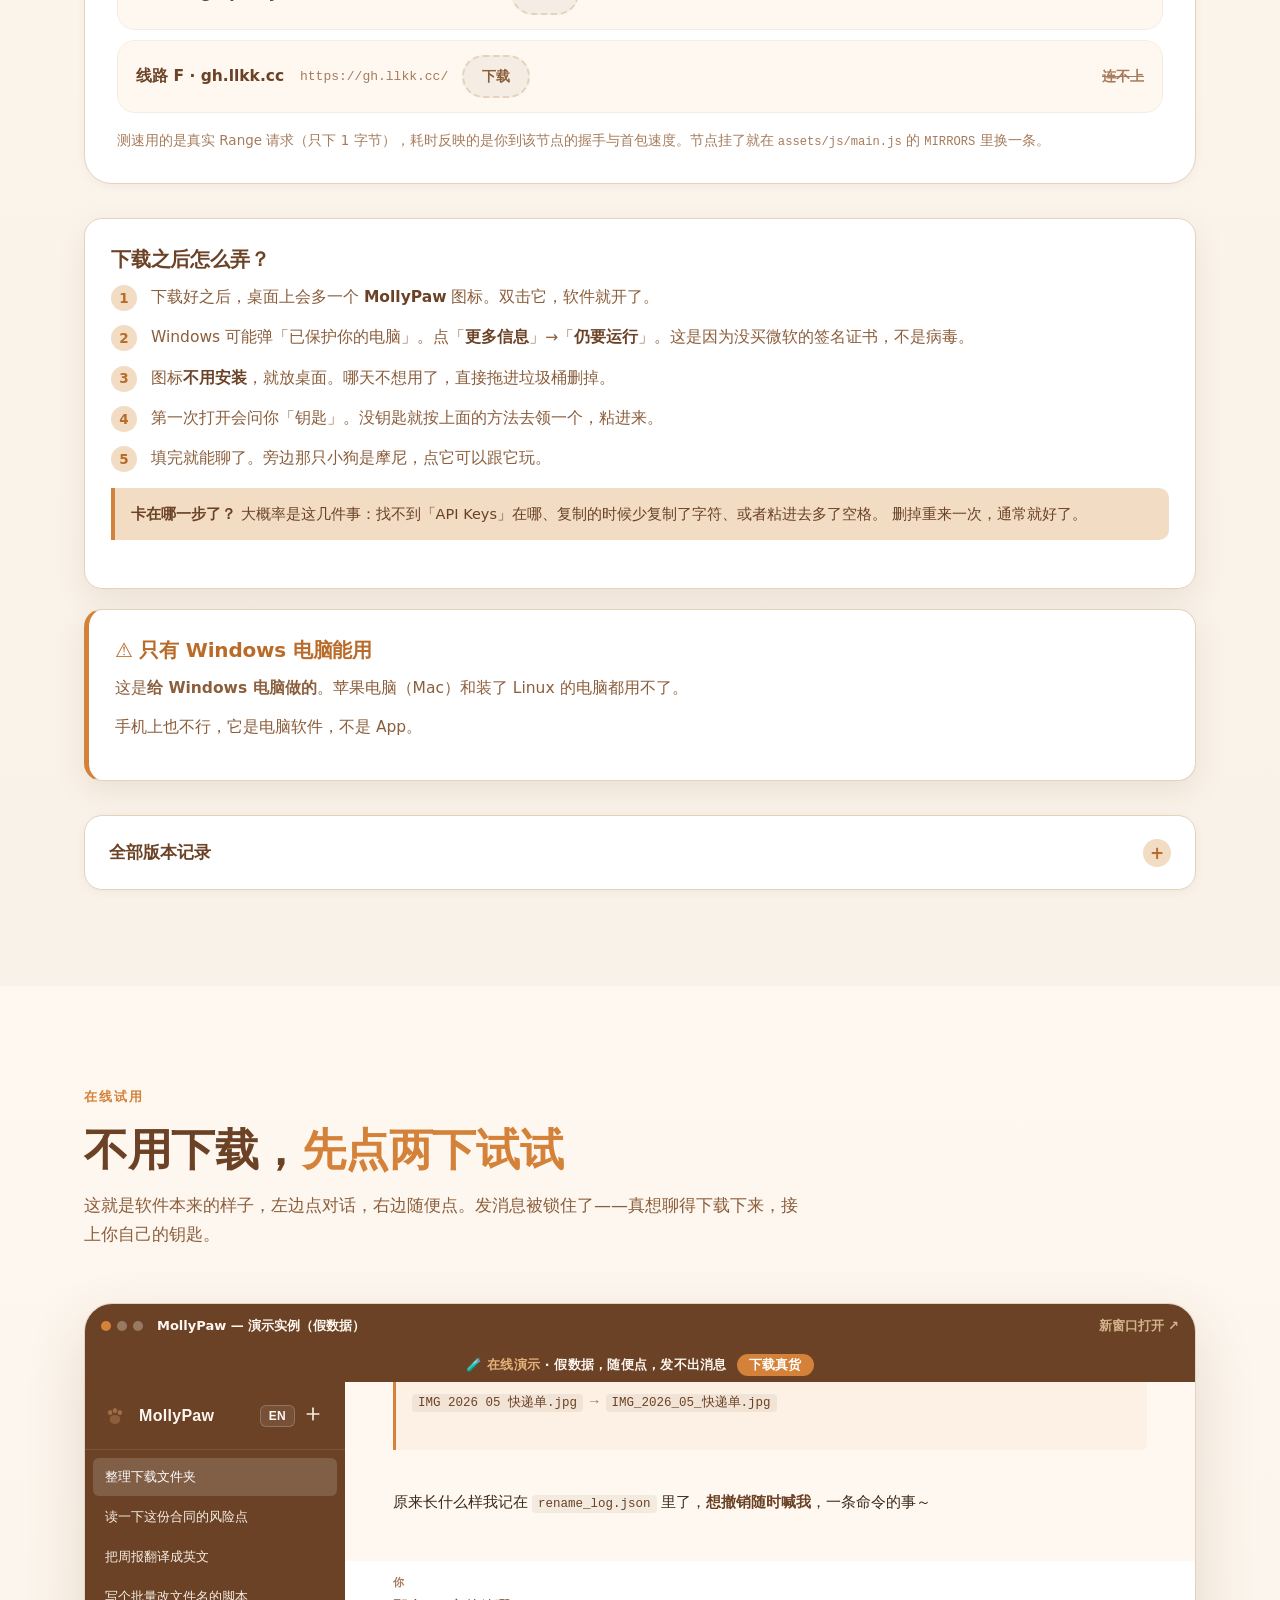
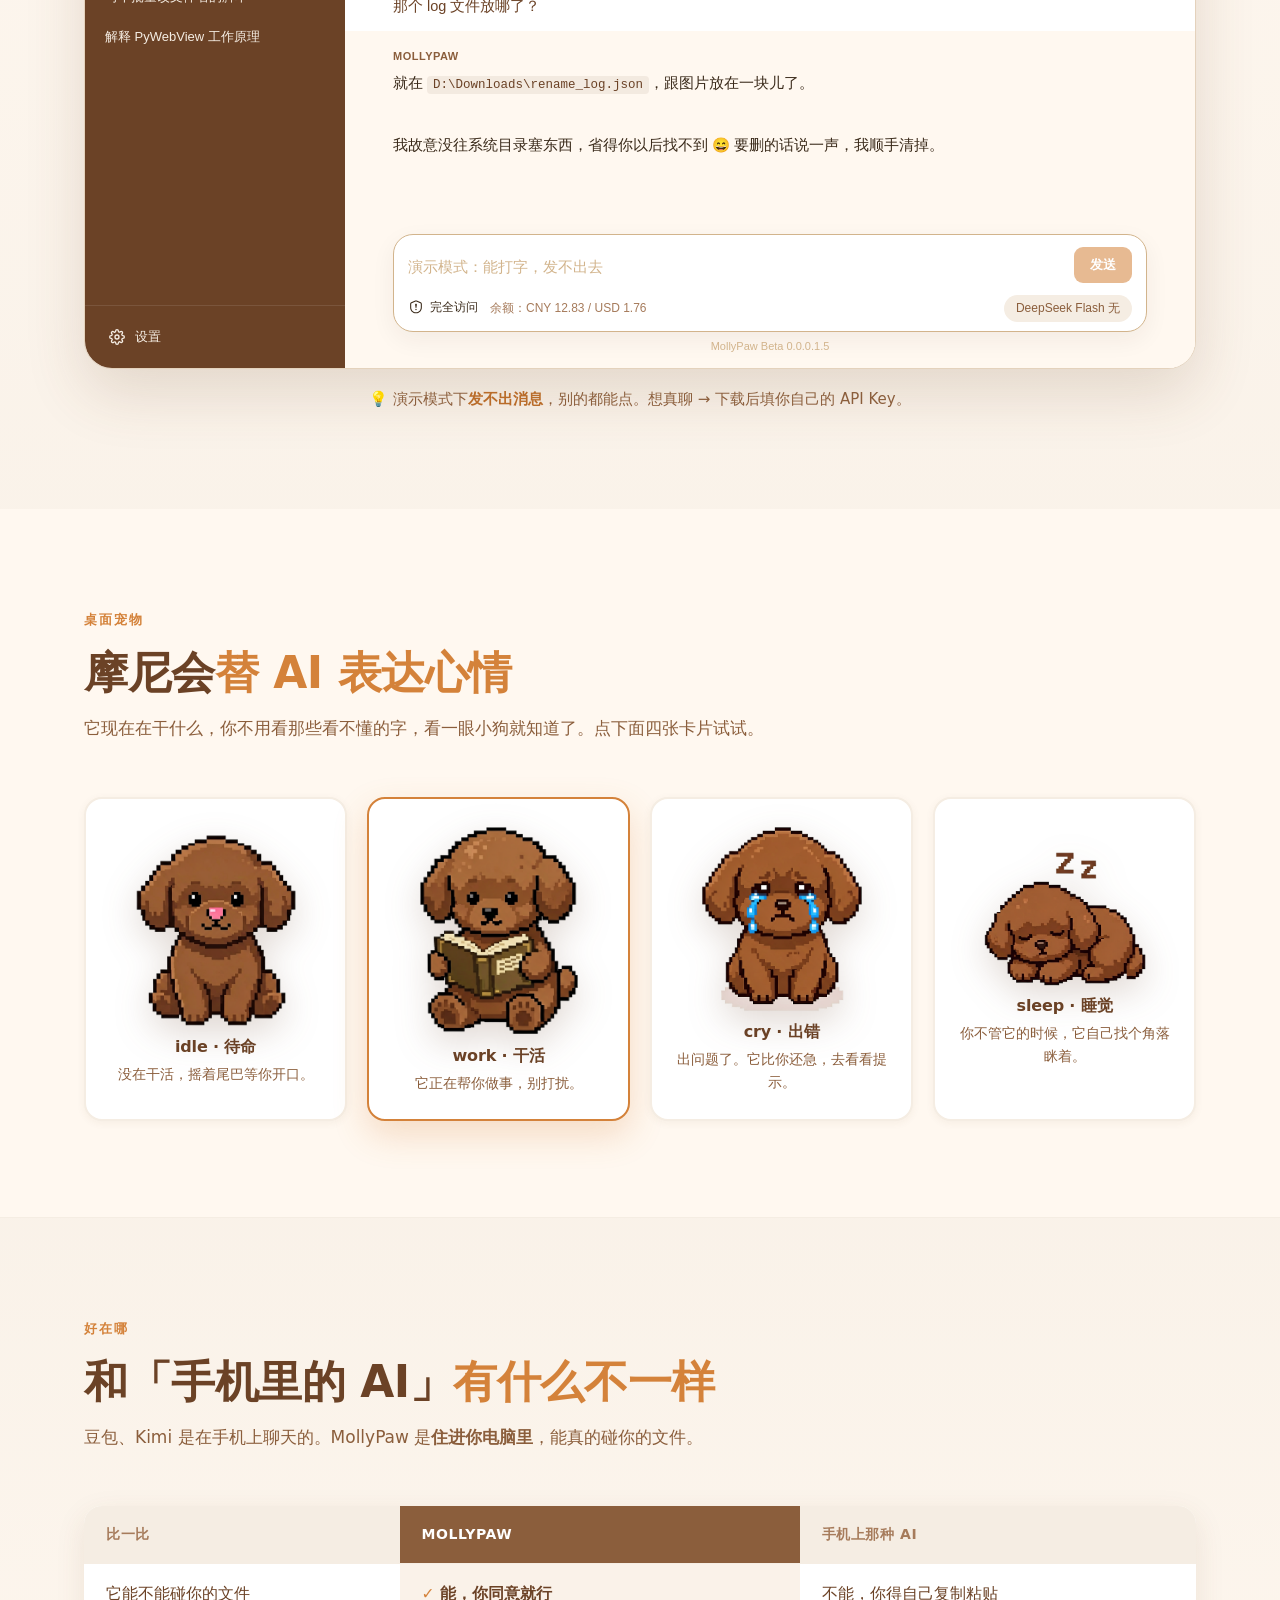
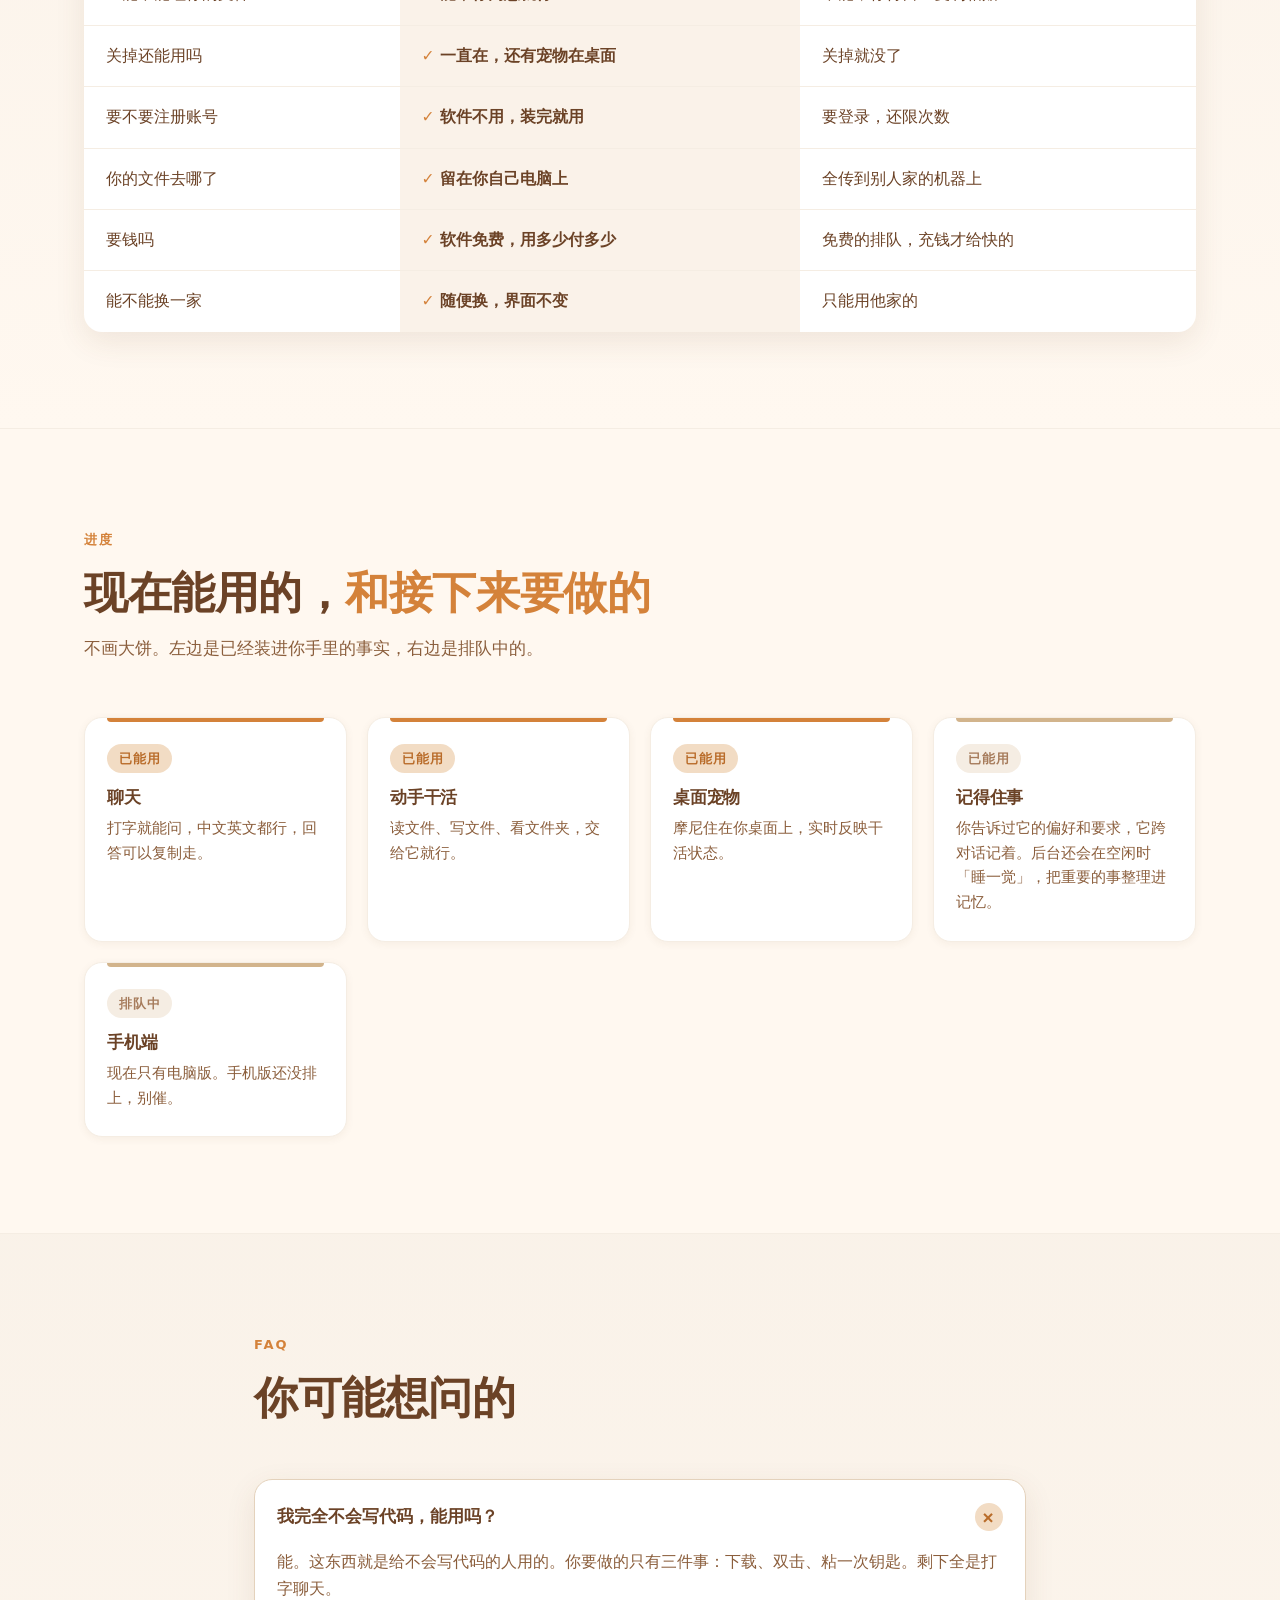
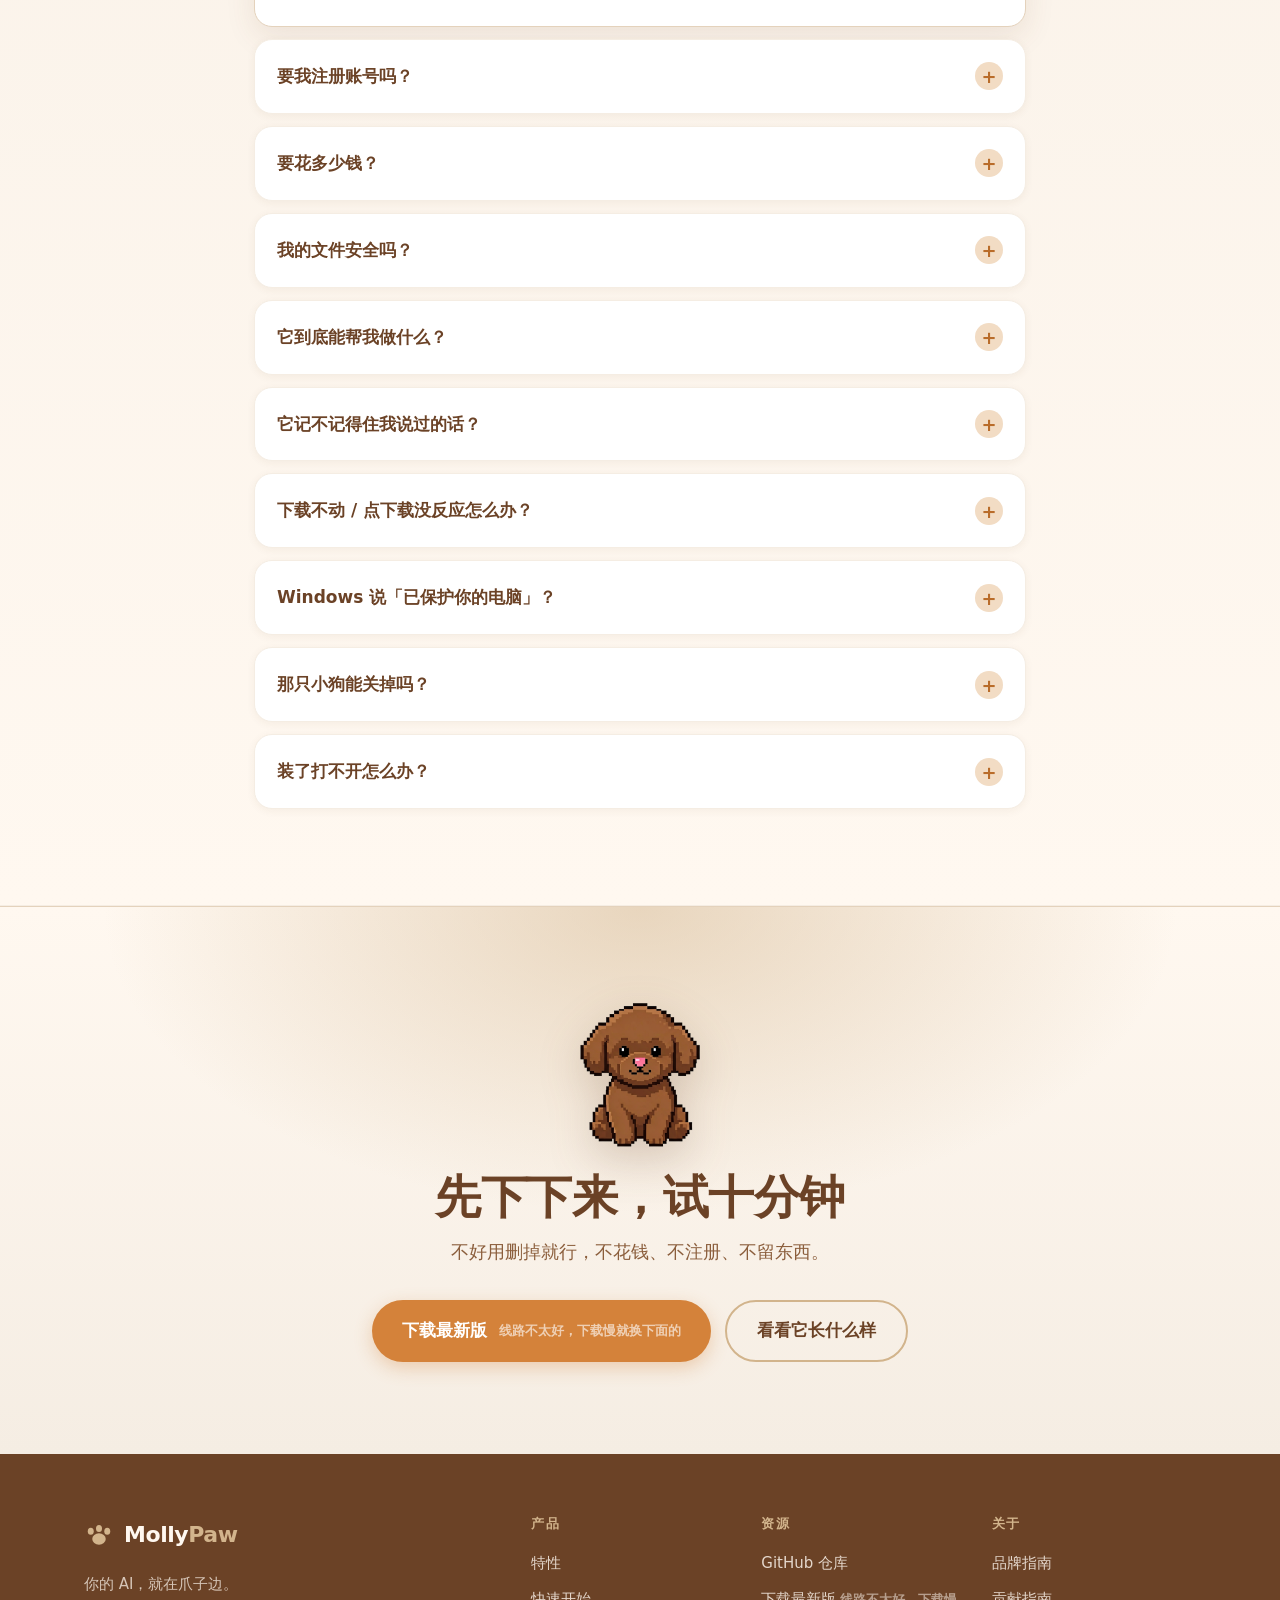
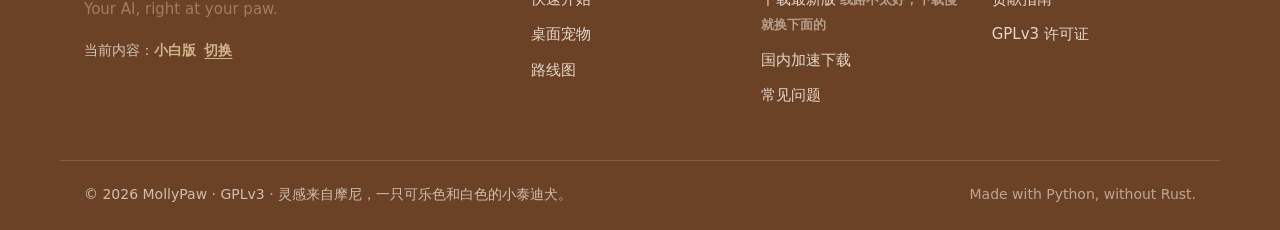
==== commit a43ff33a: "小白版：不靠'浏览器'这个词指路，改指眼前的东西；回车键按符号认不按大小" ====
--- a/index.html
+++ b/index.html
@@ -344,15 +344,46 @@
               </p>
               <ol class="mini-steps">
                 <li>
-                  打开你电脑上的<strong>浏览器</strong>（就是平时上网那个，Edge / Chrome 都行）。
+                  <strong>你现在正在看这个页面。</strong>
+                  你用来打开它的那个东西，就叫「浏览器」—— 别关掉它，就用它。
                 </li>
                 <li>
-                  在最上面那条长长的输入框里，打字输入这个地址，然后按回车：<br>
+                  抬头看它<strong>最上面</strong>，有一条又长又能打字的横条
+                  （现在里面写着 <code>mollypaw.pages.dev</code>）。
+                  <div class="where-bar" aria-hidden="true">
+                    <div class="wb-window">
+                      <div class="wb-bar">
+                        <span class="wb-back"></span><span class="wb-fwd"></span>
+                        <span class="wb-input">mollypaw.pages.dev</span>
+                      </div>
+                      <div class="wb-body">你正在看的内容</div>
+                    </div>
+                    <div class="wb-tip">↑ 就点这条长横条</div>
+                  </div>
+                </li>
+                <li>
+                  <strong>点一下那条横条</strong>，把里面原有的字<strong>全部删掉</strong>，
+                  输入这串：
+                  <br>
                   <code class="addr">platform.deepseek.com</code>
                   <button class="copy-inline" data-copy="platform.deepseek.com" type="button">复制</button>
                 </li>
                 <li>
-                  页面上会让你登录。填你的<strong>手机号</strong>，点「发送验证码」，
+                  键盘上找一个<strong>上面印着 ↵ 弯箭头</strong>的键
+                  （通常在键盘右边，靠下；有些键盘上直接写着 Enter 或「回车」）。
+                  <strong>按它一下</strong>，浏览器就会带你过去。
+                  <div class="key-hint" aria-hidden="true">
+                    <span class="key">↵ Enter</span>
+                    <span class="key-tip">认这个弯箭头，别认大小</span>
+                  </div>
+                  <p class="recover">
+                    按错了（比如按到 Shift、Ctrl）<strong>不会有任何事发生</strong>，
+                    也不用怕 —— 再按一下那个 ↵ 就行。实在乱了就把横条里的字重新删掉再输一次。
+                  </p>
+                </li>
+                <li>
+                  等一下，会跳到一个新页面。
+                  上面会让你登录：填你的<strong>手机号</strong>，点「发送验证码」，
                   然后看手机短信，把那 6 个数字填进去，点登录。
                 </li>
                 <li>
@@ -649,21 +680,21 @@
       <div class="only-lite">
         <header class="sec-head">
           <span class="eyebrow">好在哪</span>
-          <h2>和网页版 AI <em>有什么不一样</em></h2>
-          <p>网页版是「聊完就没」，MollyPaw 是「真住进你电脑里」。</p>
+          <h2>和「手机里的 AI」<em>有什么不一样</em></h2>
+          <p>豆包、Kimi 是在手机上聊天的。MollyPaw 是<strong>住进你电脑里</strong>，能真的碰你的文件。</p>
         </header>
         <div class="table-wrap reveal">
           <table class="cmp">
             <thead>
-              <tr><th>比一比</th><th class="col-us">MollyPaw</th><th>网页版 AI</th></tr>
+              <tr><th>比一比</th><th class="col-us">MollyPaw</th><th>手机上那种 AI</th></tr>
             </thead>
             <tbody>
-              <tr><td>它能不能碰你的文件</td><td class="col-us"><span class="yes">能，你授权就行</span></td><td>不能，你得自己复制粘贴</td></tr>
-              <tr><td>关掉浏览器还在吗</td><td class="col-us"><span class="yes">一直在，还有宠物在桌面</span></td><td>标签页一关就没了</td></tr>
-              <tr><td>要不要注册账号</td><td class="col-us"><span class="yes">不用，装完就用</span></td><td>要登录，还限次数</td></tr>
-              <tr><td>你的文件去哪了</td><td class="col-us"><span class="yes">留在你电脑本地</span></td><td>全部上传到对方服务器</td></tr>
-              <tr><td>要钱吗</td><td class="col-us"><span class="yes">程序免费，用多少付多少</span></td><td>免费版限速，会员才能用</td></tr>
-              <tr><td>能不能换模型</td><td class="col-us"><span class="yes">随便换，界面不变</span></td><td>只能用他家的</td></tr>
+              <tr><td>它能不能碰你的文件</td><td class="col-us"><span class="yes">能，你同意就行</span></td><td>不能，你得自己复制粘贴</td></tr>
+              <tr><td>关掉还能用吗</td><td class="col-us"><span class="yes">一直在，还有宠物在桌面</span></td><td>关掉就没了</td></tr>
+              <tr><td>要不要注册账号</td><td class="col-us"><span class="yes">软件不用，装完就用</span></td><td>要登录，还限次数</td></tr>
+              <tr><td>你的文件去哪了</td><td class="col-us"><span class="yes">留在你自己电脑上</span></td><td>全传到别人家的机器上</td></tr>
+              <tr><td>要钱吗</td><td class="col-us"><span class="yes">软件免费，用多少付多少</span></td><td>免费的排队，充钱才给快的</td></tr>
+              <tr><td>能不能换一家</td><td class="col-us"><span class="yes">随便换，界面不变</span></td><td>只能用他家的</td></tr>
             </tbody>
           </table>
         </div>
--- a/assets/css/style.css
+++ b/assets/css/style.css
@@ -270,6 +270,43 @@
 }
 .copy-inline:hover { background: var(--orange-600); }
 .copy-inline.ok { background: var(--brown-700); }
+/* 「在哪儿输入地址」的示意图，纯 CSS 画，别让用户找 */
+.where-bar { margin: 10px 0 2px; }
+.wb-window {
+  border: 2px solid var(--brown-300); border-radius: 10px; overflow: hidden;
+  background: var(--white); max-width: 340px;
+}
+.wb-bar {
+  display: flex; align-items: center; gap: 8px;
+  padding: 8px 10px; background: var(--brown-100);
+  border-bottom: 1px solid var(--brown-200);
+}
+.wb-back, .wb-fwd {
+  width: 16px; height: 16px; border-radius: 50%; flex: none;
+  background: var(--brown-300);
+}
+.wb-input {
+  flex: 1; background: var(--white); border: 2px solid var(--orange);
+  border-radius: 999px; padding: 4px 12px;
+  font-size: 12.5px; color: var(--brown-600);
+  font-family: var(--mono);
+}
+.wb-body { padding: 12px; font-size: 12px; color: var(--brown-500); }
+.wb-tip { margin-top: 6px; font-size: 13px; font-weight: 800; color: var(--orange-600); }
+/* 认回车键：不靠位置和大小，靠那个弯箭头符号 */
+.key-hint { display: flex; flex-wrap: wrap; align-items: center; gap: 10px; margin: 10px 0 8px; }
+.key {
+  display: inline-block; background: var(--white);
+  border: 2px solid var(--brown-500); border-bottom-width: 4px;
+  border-radius: 8px; padding: 6px 16px;
+  font-family: var(--mono); font-size: 15px; font-weight: 800; color: var(--brown-700);
+}
+.key-tip { font-size: 13.5px; color: var(--brown-600); }
+.recover {
+  background: var(--brown-100); border-radius: var(--radius-s);
+  padding: 10px 14px; font-size: 14.5px; color: var(--brown-700); line-height: 1.7;
+}
+html[data-mode="dev"] .recover { background: var(--brown-100); color: var(--text); }
 .warn-list { margin: 8px 0 0; padding-left: 20px; }
 .warn-list li { margin-bottom: 6px; line-height: 1.65; }
 .plain-warn {
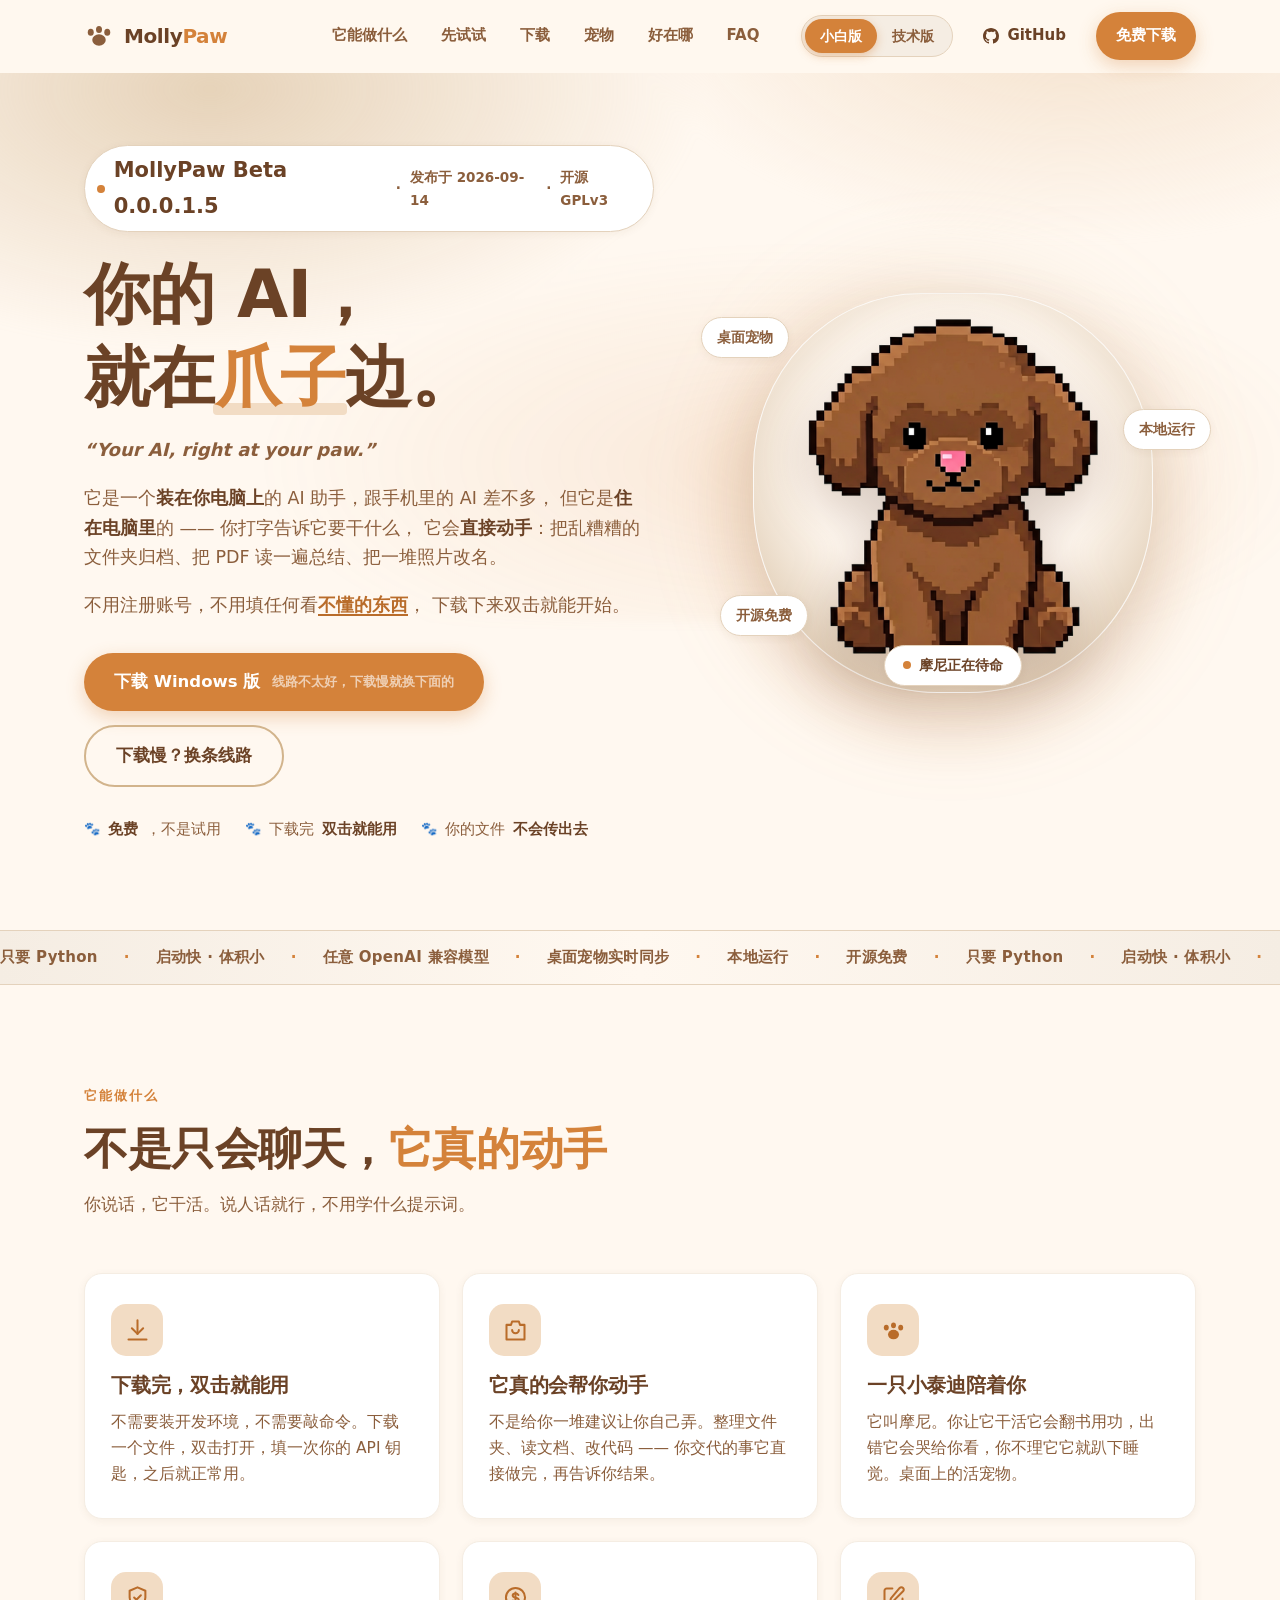
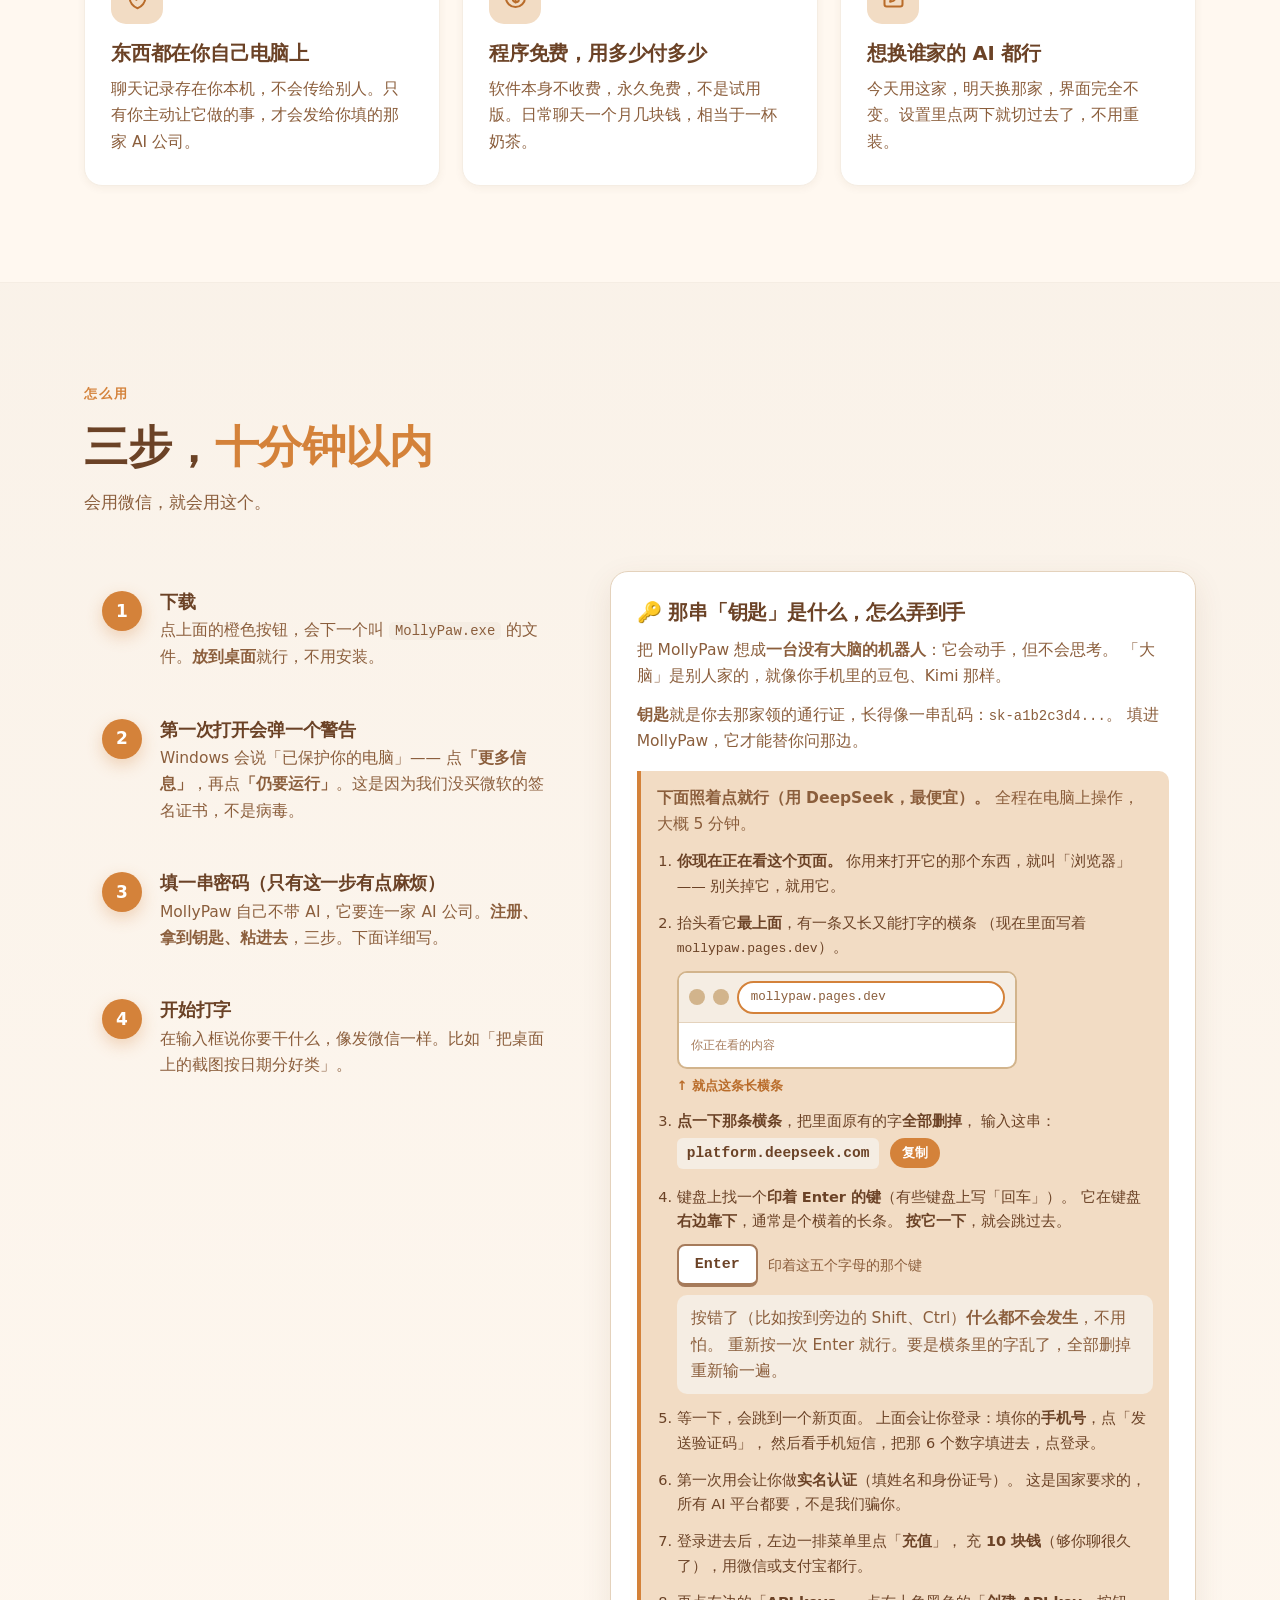
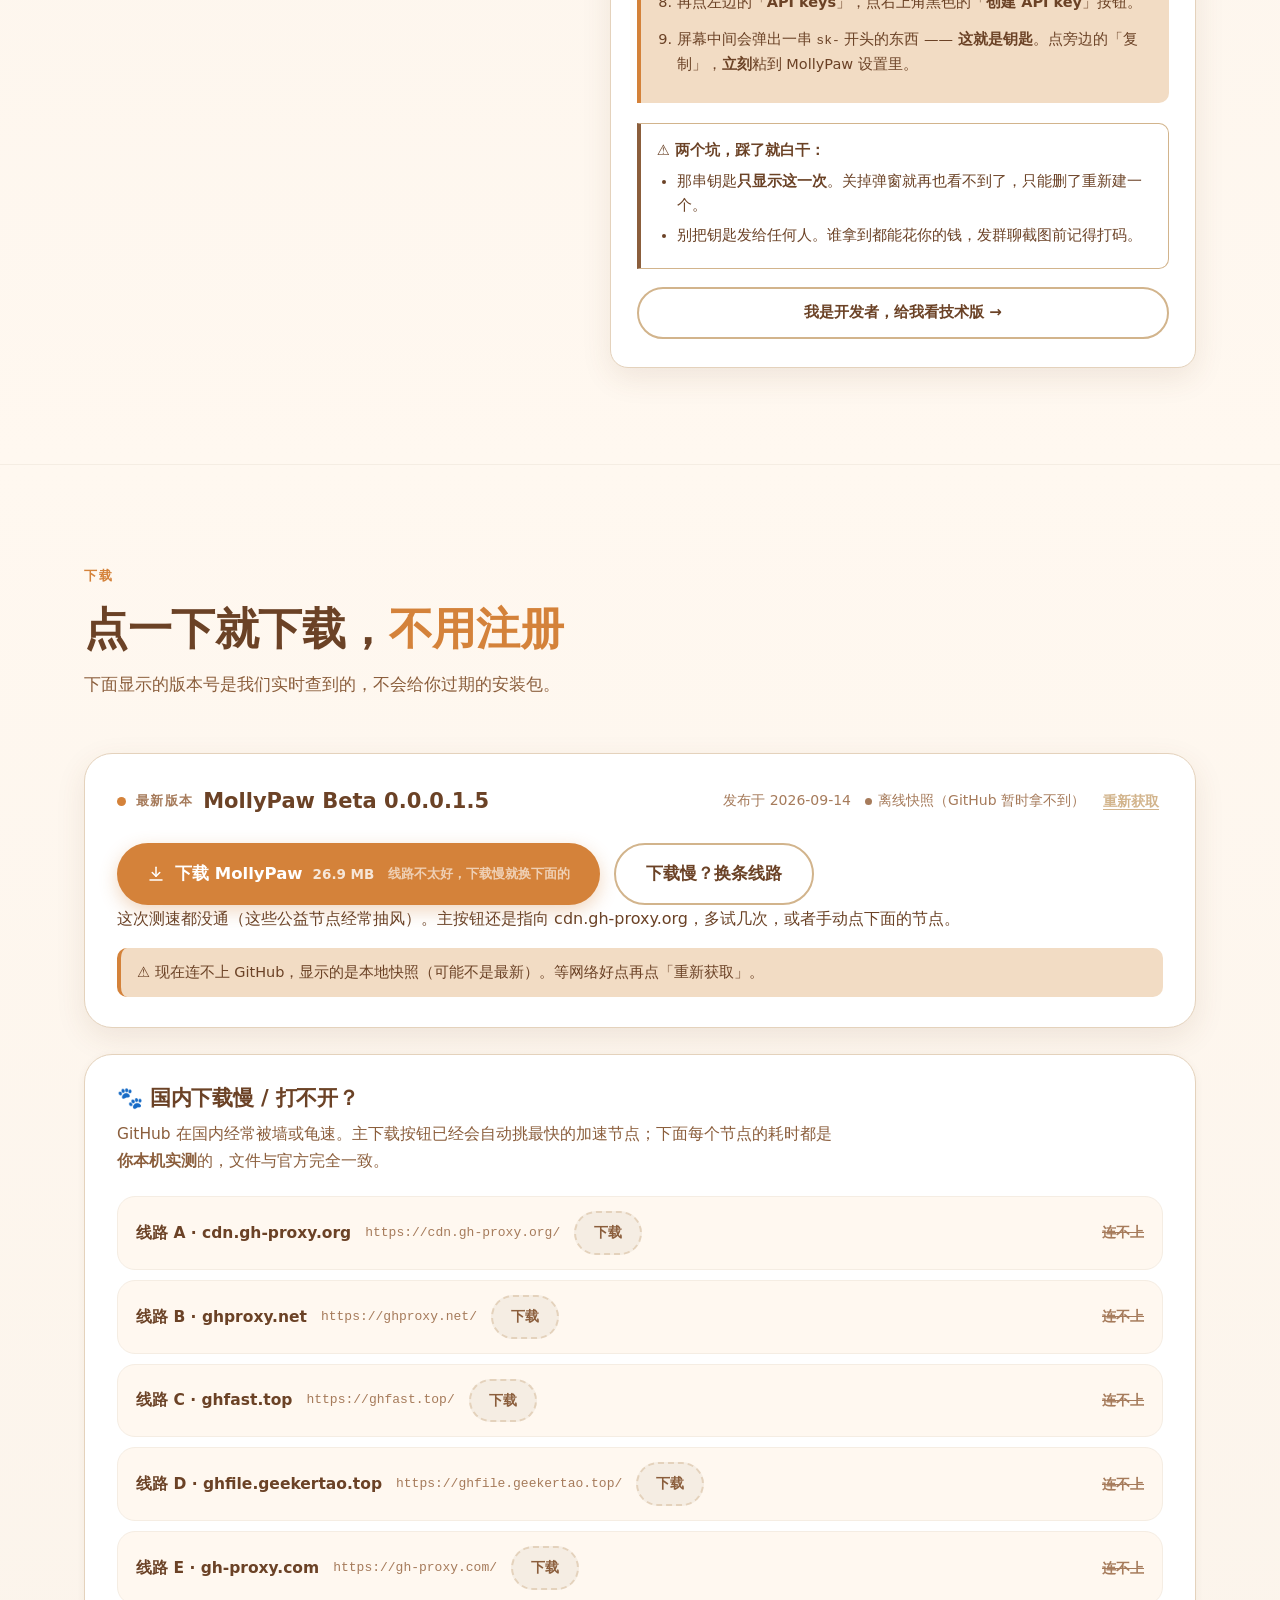
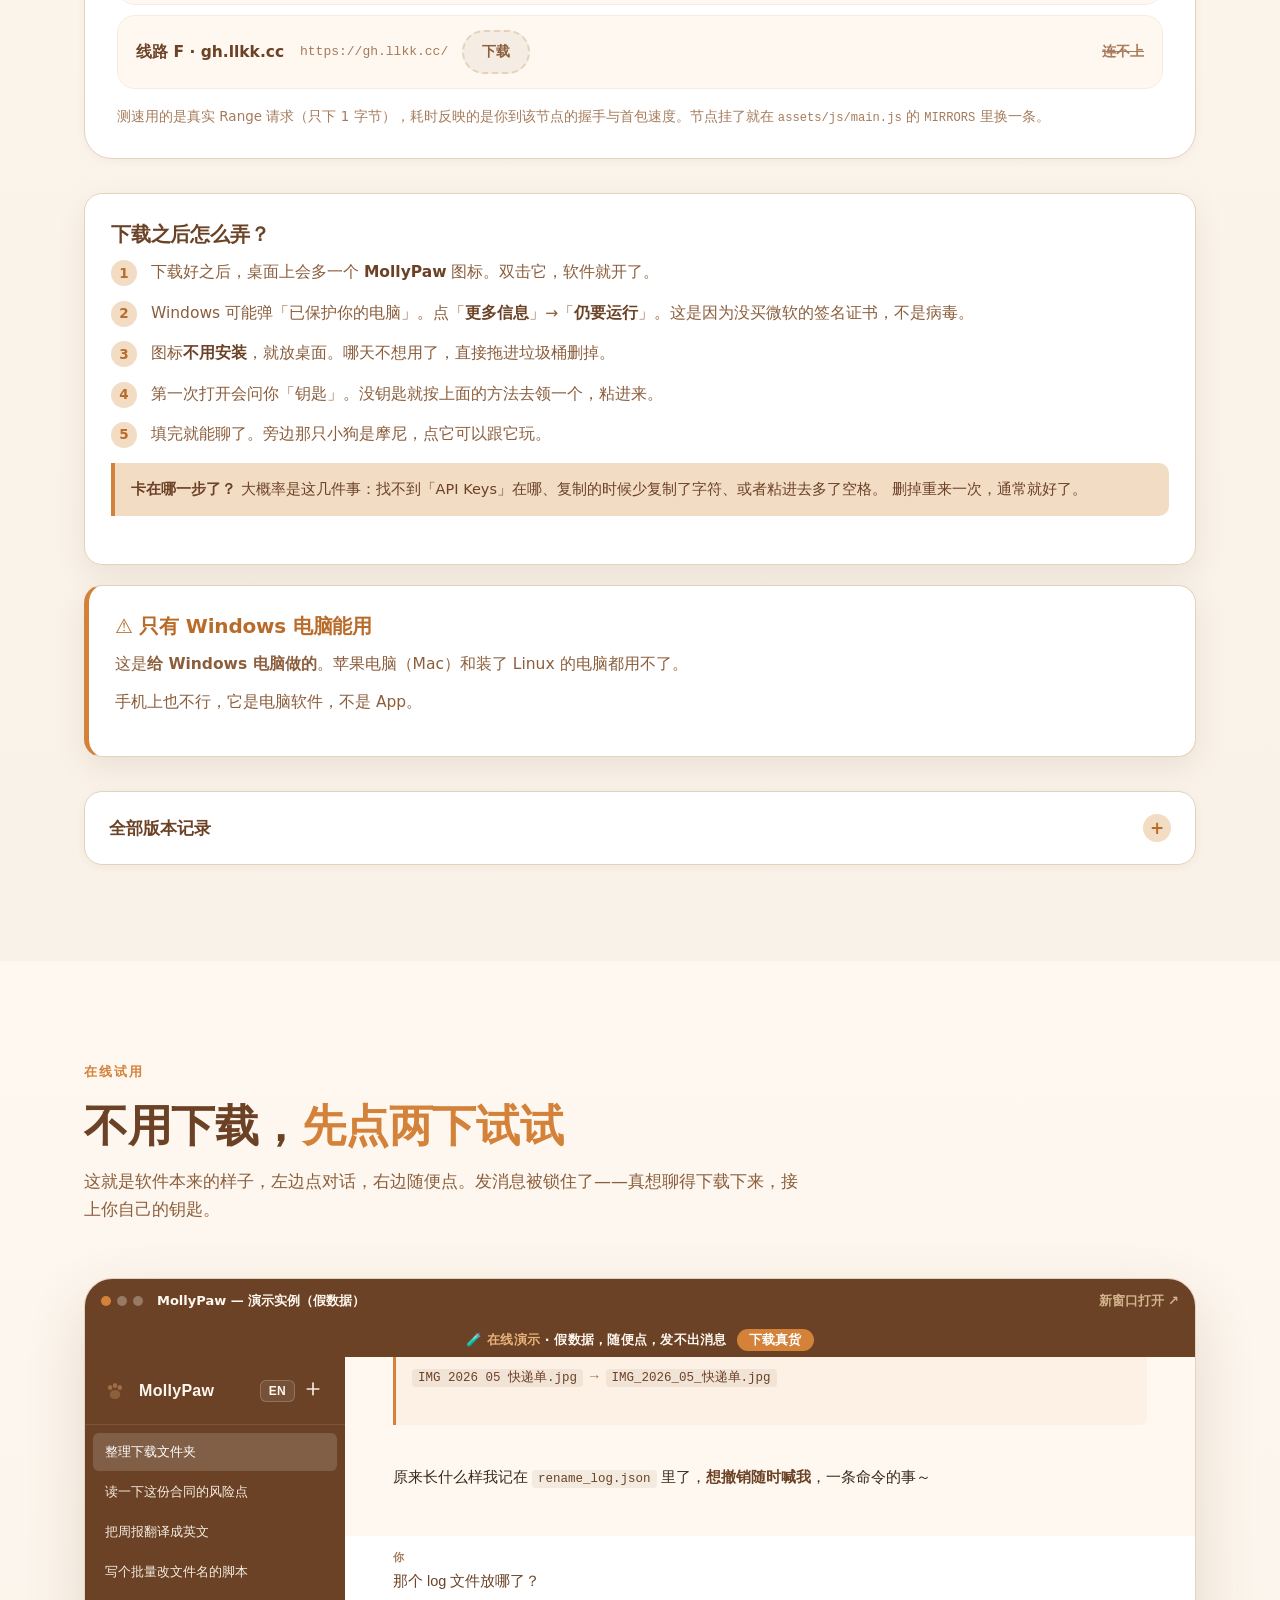
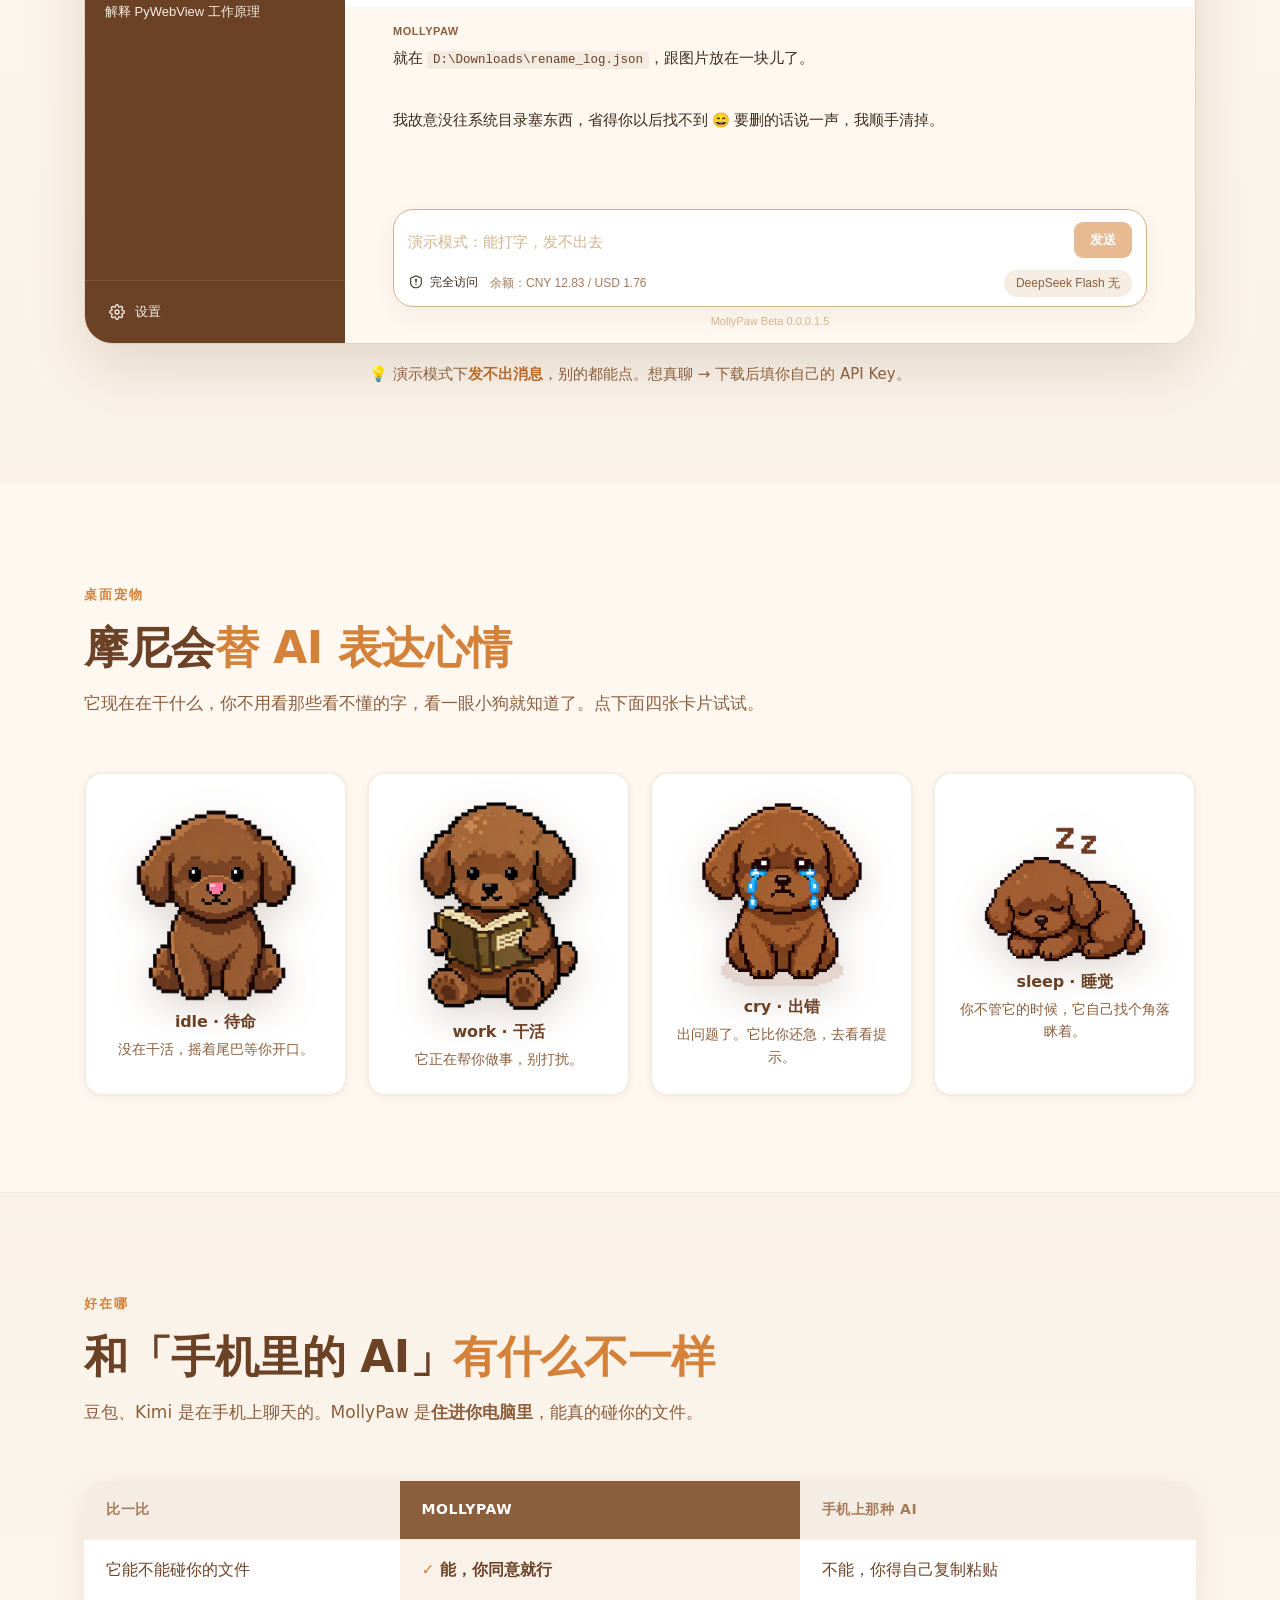
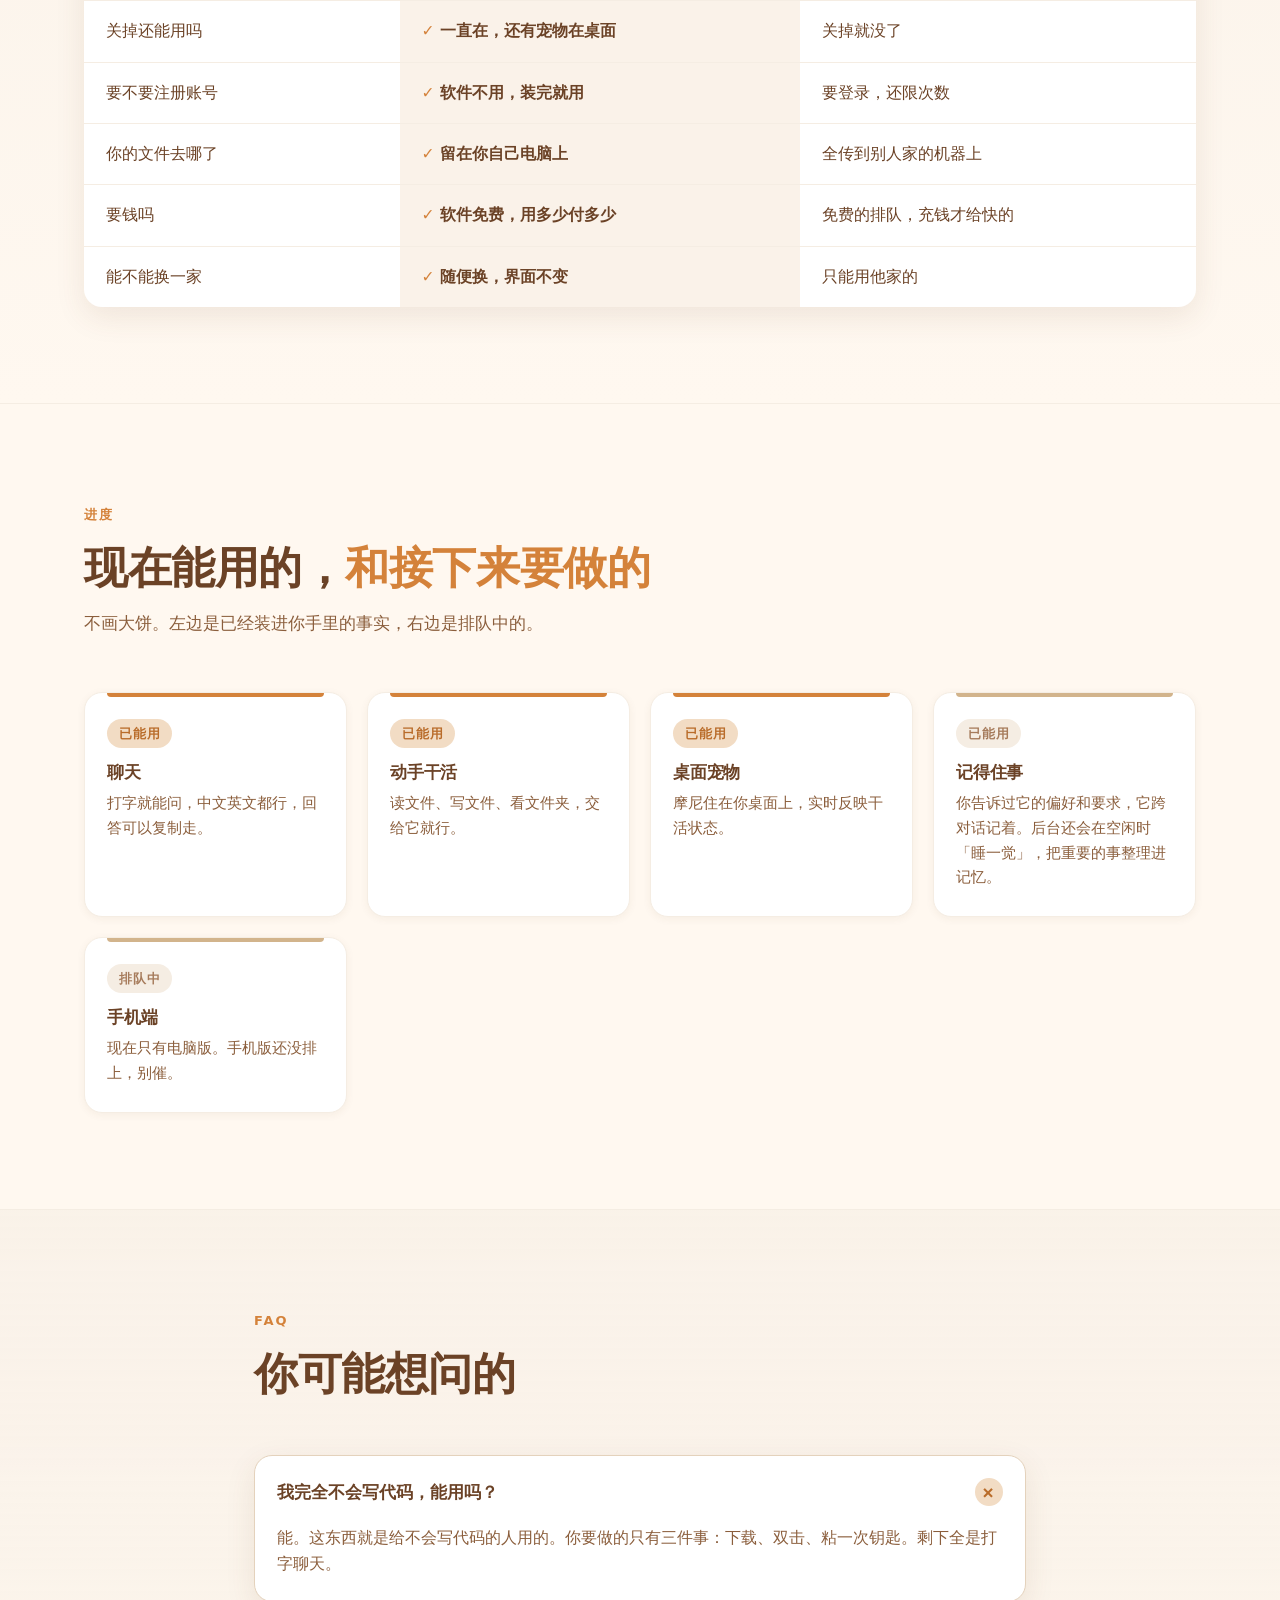
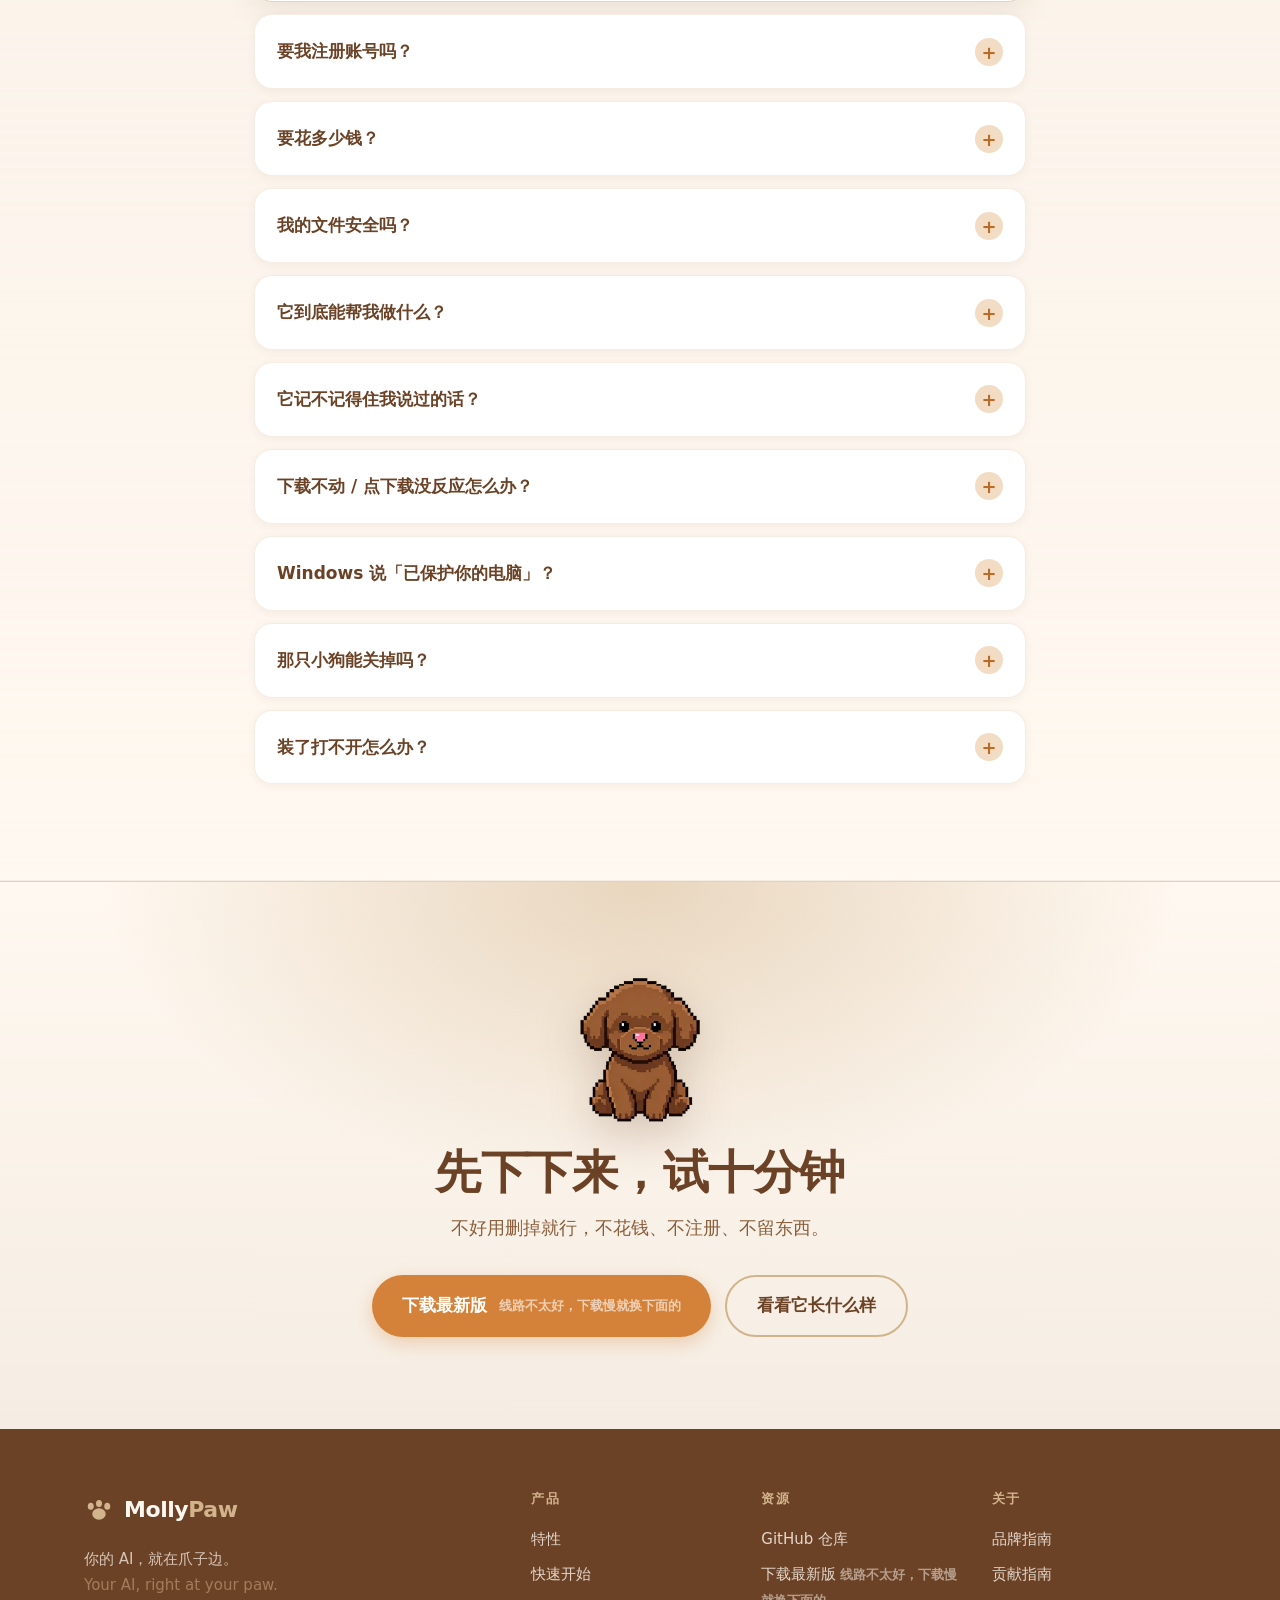
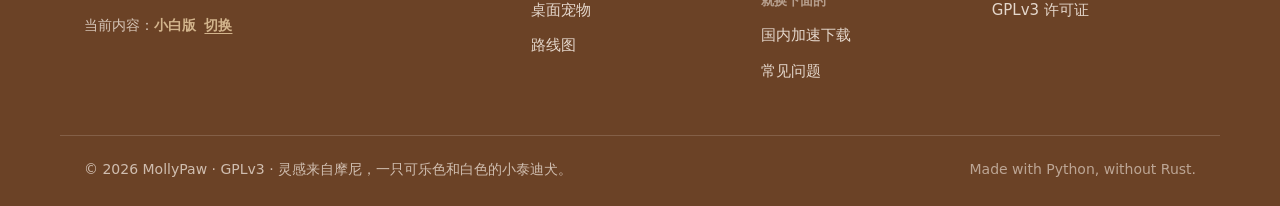
==== commit adb9caab: "回车键认 Enter 文字不认符号；新增精确截图工具" ====
--- a/index.html
+++ b/index.html
@@ -369,16 +369,16 @@
                   <button class="copy-inline" data-copy="platform.deepseek.com" type="button">复制</button>
                 </li>
                 <li>
-                  键盘上找一个<strong>上面印着 ↵ 弯箭头</strong>的键
-                  （通常在键盘右边，靠下；有些键盘上直接写着 Enter 或「回车」）。
-                  <strong>按它一下</strong>，浏览器就会带你过去。
+                  键盘上找一个<strong>印着 Enter 的键</strong>（有些键盘上写「回车」）。
+                  它在键盘<strong>右边靠下</strong>，通常是个横着的长条。
+                  <strong>按它一下</strong>，就会跳过去。
                   <div class="key-hint" aria-hidden="true">
-                    <span class="key">↵ Enter</span>
-                    <span class="key-tip">认这个弯箭头，别认大小</span>
+                    <span class="key">Enter</span>
+                    <span class="key-tip">印着这五个字母的那个键</span>
                   </div>
                   <p class="recover">
-                    按错了（比如按到 Shift、Ctrl）<strong>不会有任何事发生</strong>，
-                    也不用怕 —— 再按一下那个 ↵ 就行。实在乱了就把横条里的字重新删掉再输一次。
+                    按错了（比如按到旁边的 Shift、Ctrl）<strong>什么都不会发生</strong>，不用怕。
+                    重新按一次 Enter 就行。要是横条里的字乱了，全部删掉重新输一遍。
                   </p>
                 </li>
                 <li>
